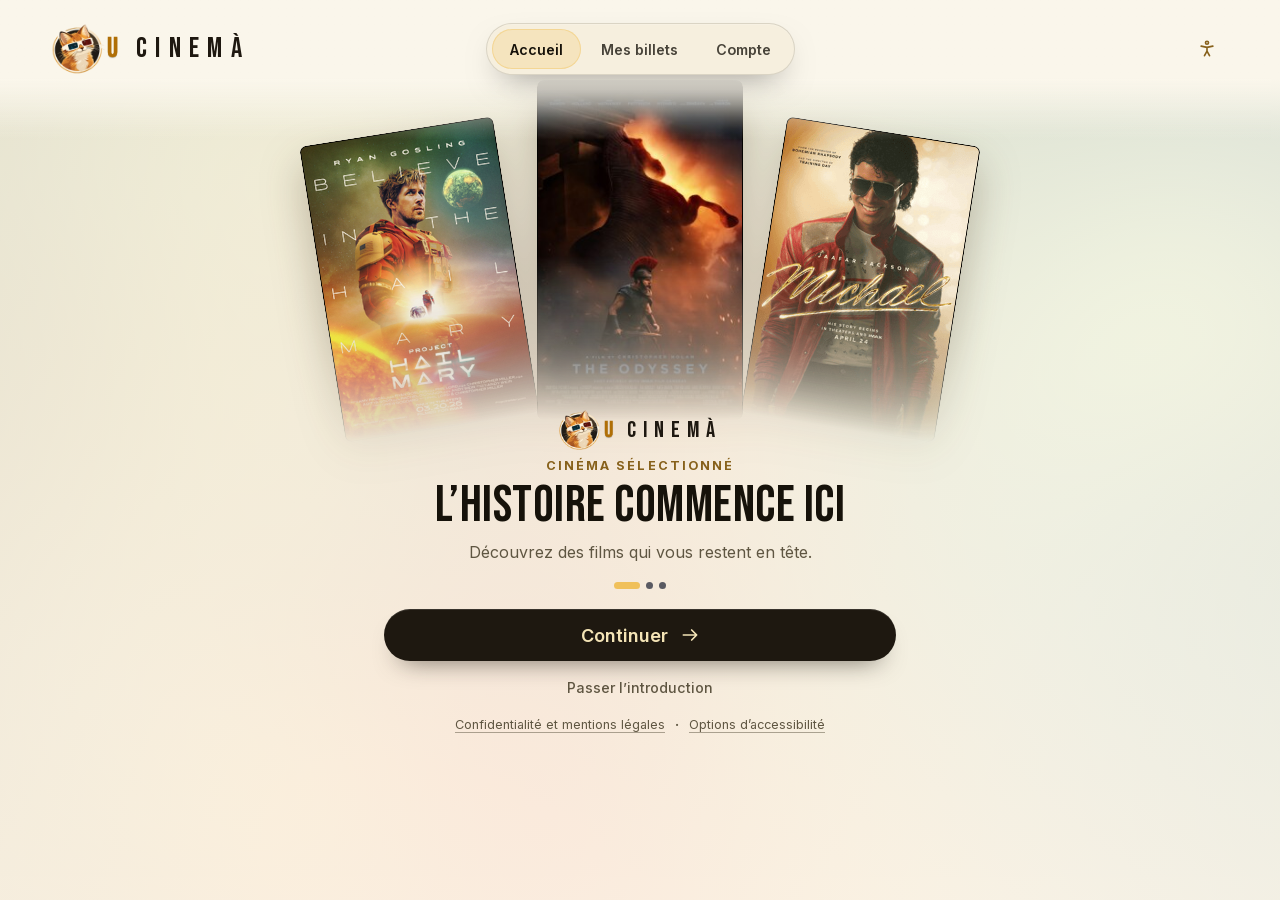
==== CINELUX-autonome.html @ c0bc844c "Commande : sans CGV cochées, le clic mène à la case à valider et la met en évidence Co-Authored-By: " ====
<!doctype html>
<html lang="fr">
<head>
<meta charset="utf-8">
<meta name="viewport" content="width=device-width, initial-scale=1, viewport-fit=cover">
<meta name="theme-color" content="#0B0A08">
<meta name="mobile-web-app-capable" content="yes">
<meta name="apple-mobile-web-app-capable" content="yes">
<meta name="apple-mobile-web-app-status-bar-style" content="black-translucent">
<meta name="apple-mobile-web-app-title" content="U CINEMÀ">
<style>@font-face{font-family:'Atkinson Hyperlegible';font-style:normal;font-weight:400;font-display:swap;src:url([data-uri]) format('woff2');unicode-range:U+0000-00FF, U+0131, U+0152-0153, U+02BB-02BC, U+02C6, U+02DA, U+02DC, U+0304, U+0308, U+0329, U+2000-206F, U+20AC, U+2122, U+2191, U+2193, U+2212, U+2215, U+FEFF, U+FFFD}
@font-face{font-family:'Atkinson Hyperlegible';font-style:normal;font-weight:700;font-display:swap;src:url([data-uri]) format('woff2');unicode-range:U+0000-00FF, U+0131, U+0152-0153, U+02BB-02BC, U+02C6, U+02DA, U+02DC, U+0304, U+0308, U+0329, U+2000-206F, U+20AC, U+2122, U+2191, U+2193, U+2212, U+2215, U+FEFF, U+FFFD}
@font-face{font-family:'Bebas Neue';font-style:normal;font-weight:400;font-display:swap;src:url([data-uri]) format('woff2');unicode-range:U+0000-00FF, U+0131, U+0152-0153, U+02BB-02BC, U+02C6, U+02DA, U+02DC, U+0304, U+0308, U+0329, U+2000-206F, U+20AC, U+2122, U+2191, U+2193, U+2212, U+2215, U+FEFF, U+FFFD}
@font-face{font-family:'Inter';font-style:normal;font-weight:400;font-display:swap;src:url([data-uri]) format('woff2');unicode-range:U+0000-00FF, U+0131, U+0152-0153, U+02BB-02BC, U+02C6, U+02DA, U+02DC, U+0304, U+0308, U+0329, U+2000-206F, U+20AC, U+2122, U+2191, U+2193, U+2212, U+2215, U+FEFF, U+FFFD}
@font-face{font-family:'Inter';font-style:normal;font-weight:500;font-display:swap;src:url([data-uri]) format('woff2');unicode-range:U+0000-00FF, U+0131, U+0152-0153, U+02BB-02BC, U+02C6, U+02DA, U+02DC, U+0304, U+0308, U+0329, U+2000-206F, U+20AC, U+2122, U+2191, U+2193, U+2212, U+2215, U+FEFF, U+FFFD}
@font-face{font-family:'Inter';font-style:normal;font-weight:600;font-display:swap;src:url([data-uri]) format('woff2');unicode-range:U+0000-00FF, U+0131, U+0152-0153, U+02BB-02BC, U+02C6, U+02DA, U+02DC, U+0304, U+0308, U+0329, U+2000-206F, U+20AC, U+2122, U+2191, U+2193, U+2212, U+2215, U+FEFF, U+FFFD}
@font-face{font-family:'Inter';font-style:normal;font-weight:700;font-display:swap;src:url([data-uri]) format('woff2');unicode-range:U+0000-00FF, U+0131, U+0152-0153, U+02BB-02BC, U+02C6, U+02DA, U+02DC, U+0304, U+0308, U+0329, U+2000-206F, U+20AC, U+2122, U+2191, U+2193, U+2212, U+2215, U+FEFF, U+FFFD}</style>
<title>U CINEMÀ V2 – Prototype</title>
<style>
:root{
  --bg:#0B0A08;--bg2:#241C0C;--surface:#181510;--surface2:#27231B;--text:#F8F3E8;--muted:#B3AA98;
  --accent:#F0C05A;--accent2:#B98322;--accent-text:#F0C05A;--on-accent:#1A1204;--sec:#6F8088;
  --paper:#F3EAD3;--ink:#16120A;--ink-muted:#5F5642;--star:#F0C05A;--line:rgba(255,255,255,.12);
  --glow:color-mix(in srgb,var(--accent) 55%,transparent);
  --grad:linear-gradient(120deg,var(--accent),var(--accent2));
  --display:'Bebas Neue','Oswald',Impact,'Arial Narrow',sans-serif;
  --sans:'Inter',system-ui,-apple-system,'Segoe UI',sans-serif;
  --top:58px;--bot:30px;--wr:255,255,255;--glass:rgba(28,28,32,.72);--glass2:rgba(34,34,40,.55);--shade:0,0,0;
  --fs-micro:11.24px;--fs-xs:12.64px;--fs-sm:14.22px;--fs-md:16px;--fs-lg:18px;--fs-xl:20.25px;--fs-2xl:22.78px;--fs-3xl:25.63px;--fs-4xl:28.83px;--fs-5xl:32.44px;--fs-6xl:36.49px;--fs-7xl:41.05px;--fs-8xl:46.18px;--fs-9xl:51.96px;--fs-10xl:58.45px;--fs-11xl:65.76px;--fs-12xl:73.98px;--fs-13xl:83.23px;--fs-14xl:93.63px;
  --r-xs:8px;--r-sm:12px;--r-md:16px;--r-lg:24px;--r-xl:32px;--r-pill:99px;
  --sp-1:4px;--sp-2:8px;--sp-3:12px;--sp-4:16px;--sp-5:20px;--sp-6:24px;--sp-8:32px;--sp-10:40px;--sp-12:48px;--sp-16:64px;
}
*{box-sizing:border-box;margin:0;padding:0;-webkit-tap-highlight-color:transparent}
html,body{height:100%}
body{font-family:var(--sans);background:color-mix(in srgb,var(--bg) 70%,#777);color:var(--text);display:flex;flex-direction:column;align-items:center;overflow:hidden;transition:background .4s}
button{font:inherit;color:inherit;background:none;border:0;cursor:pointer}
button:focus-visible,input:focus-visible{outline:2px solid var(--accent-text);outline-offset:2px}
svg{display:block}
.sr{position:absolute;width:1px;height:1px;overflow:hidden;clip:rect(0 0 0 0)}

/* ---------- barre du haut (hors prototype) ---------- */
.top{width:100%;max-width:980px;padding:12px 16px 6px;display:flex;flex-direction:column;gap:8px;align-items:center;flex:none}
.pal{display:flex;gap:6px;flex-wrap:wrap;justify-content:center}
.pal button{display:flex;align-items:center;gap:8px;min-height:44px;padding:0 16px 0 12px;border-radius:var(--r-pill);background:rgba(255,255,255,.07);border:1px solid rgba(255,255,255,.14);font-size:calc(var(--fs-xs)*var(--ts,1));font-weight:600;color:#EDEDF0}
.pal button[aria-checked=true]{background:rgba(255,255,255,.16);border-color:#fff}
.pal i{width:18px;height:18px;border-radius:50%;display:block;box-shadow:0 0 0 2px rgba(255,255,255,.25)}
.pinfo{display:flex;gap:12px;align-items:center;font-size:calc(var(--fs-xs)*var(--ts,1));color:#D9D9DF;text-align:center;flex-wrap:wrap;justify-content:center}
.sw{display:flex;border-radius:var(--r-xs);overflow:hidden;border:1px solid rgba(255,255,255,.25)}
.sw b{width:22px;height:18px;display:block}
.steps{display:flex;gap:4px;flex-wrap:wrap;justify-content:center}
.steps button{min-height:32px;padding:0 12px;border-radius:var(--r-pill);font-size:calc(var(--fs-xs)*var(--ts,1));font-weight:600;color:#CFCFD6;background:rgba(255,255,255,.06)}
.steps button[aria-current=true]{background:#fff;color:#111}
.stage{flex:1;min-height:0;width:100%;display:flex;align-items:flex-start;justify-content:center;padding-top:6px}


/* =============== MODE CLAIR =============== */
:root.light{--wr:60,44,16;--glass:rgba(255,252,246,.82);--glass2:rgba(255,252,246,.7);--line:rgba(60,44,16,.16);--star:#B7791F;color-scheme:light}
:root.light body{background:color-mix(in srgb,var(--bg) 88%,#8a7a5a)}
:root.light .viewport{background:var(--bg)}
/* îlots qui restent sombres : ils posent du texte sur une image */
:root.light .fcard,:root.light .ncard .img,:root.light .d-visual,:root.light .sh-bg,:root.light .sh-top,:root.light .ticket .pic,:root.light .fan .meta{--wr:255,255,255;--text:#F8F3E8;--muted:#D2CAB8;--line:rgba(255,255,255,.18);--glass:rgba(28,28,32,.62);color:#F8F3E8}


:root.light .amb{opacity:.55}
:root.light .amb .poster img{filter:blur(46px) saturate(1.3) brightness(1.25)}
:root.light .nav button[aria-current=page]{color:var(--text);background:color-mix(in srgb,var(--accent) 55%,transparent)}
:root.light .fnav{background:var(--glass)}
:root.light .toast{background:#1F1A10;color:#F8F3E8}
:root.light .sheet-back{background:rgba(30,22,6,.45)}

/* ---------- cadre iPhone ---------- */
.phone{width:390px;height:844px;flex:none;position:relative;border-radius:var(--r-xl);padding:0;background:#000;
  box-shadow:0 0 0 2px #3a3a3e,0 0 0 9px #0c0c0d,0 0 0 11px #2c2c2f,0 40px 80px -20px rgba(0,0,0,.7);transform-origin:top center}
.viewport{position:absolute;inset:0;border-radius:var(--r-xl);overflow:hidden;background:var(--bg);color:var(--text);isolation:isolate}
.island{position:absolute;top:11px;left:50%;transform:translateX(-50%);width:122px;height:35px;border-radius:var(--r-lg);background:#000;z-index:60;pointer-events:none}
.status{position:absolute;top:0;left:0;right:0;height:54px;display:flex;justify-content:space-between;align-items:center;padding:6px 32px 0 40px;z-index:55;font-weight:600;font-size:calc(var(--fs-md)*var(--ts,1));pointer-events:none}
.status svg{height:12px;width:auto}
.homebar{position:absolute;bottom:7px;left:50%;transform:translateX(-50%);width:134px;height:5px;border-radius:var(--r-xs);background:rgba(255,255,255,.55);z-index:60;pointer-events:none}

/* ---------- écrans ---------- */
.screen{position:absolute;inset:0;display:flex;flex-direction:column;opacity:0;visibility:hidden;transform:translateX(var(--dx,0));
  transition:opacity .16s ease-in,transform .2s ease-in,visibility 0s .16s;
  background:radial-gradient(120% 60% at 50% 0%,var(--bg2) 0%,var(--bg) 62%)}
.screen.active{opacity:1;visibility:visible;transform:none;transition:opacity .34s ease-out .12s,transform .42s cubic-bezier(.2,.8,.2,1) .1s,visibility 0s}
.scroll{flex:1;overflow-y:auto;overflow-x:hidden;scrollbar-width:none;min-height:0}
.scroll::-webkit-scrollbar{display:none}
.display{text-wrap:balance;font-family:var(--display);font-weight:400;letter-spacing:.01em;line-height:.95;text-transform:uppercase}
.eyebrow{font-size:calc(var(--fs-xs)*var(--ts,1));font-weight:700;letter-spacing:.16em;text-transform:uppercase;color:var(--accent-text)}
.muted{color:var(--muted)}

/* boutons */
.btn{display:flex;align-items:center;justify-content:center;gap:12px;min-height:56px;width:100%;border-radius:var(--r-pill);background:var(--grad);color:var(--on-accent);
  font-weight:700;font-size:calc(var(--fs-lg)*var(--ts,1));box-shadow:0 12px 32px -8px var(--glow),inset 0 1px 0 rgba(255,255,255,.25);transition:transform .15s,filter .15s}
.btn:active{transform:scale(.97)}
.btn:disabled{filter:grayscale(.8) brightness(.6);box-shadow:none;cursor:not-allowed}
.btn svg{width:20px;height:20px}
.link{min-height:44px;padding:0 16px;color:var(--muted);font-size:calc(var(--fs-sm)*var(--ts,1));font-weight:500}
.round{width:44px;height:44px;border-radius:50%;display:grid;place-items:center;background:var(--glass);border:1px solid var(--line);backdrop-filter:blur(14px);-webkit-backdrop-filter:blur(14px);flex:none}
.round svg{width:20px;height:20px}
.chip{display:inline-flex;align-items:center;gap:5px;min-height:30px;padding:0 12px;border-radius:var(--r-pill);font-size:calc(var(--fs-xs)*var(--ts,1));font-weight:600;background:var(--glass);border:1px solid var(--line);backdrop-filter:blur(10px);-webkit-backdrop-filter:blur(10px);white-space:nowrap}
.chip svg{width:12px;height:12px;color:var(--star)}
.stepper{display:flex;align-items:center;gap:12px}
.stepper button{width:44px;height:44px;border-radius:50%;display:grid;place-items:center;background:var(--surface2)}
.stepper button.plus{background:var(--grad);color:var(--on-accent)}
.stepper button svg{width:18px;height:18px}
.stepper output{min-width:16px;text-align:center;font-weight:700;font-size:calc(var(--fs-md)*var(--ts,1))}
.header{display:flex;align-items:center;gap:12px;padding:var(--top) 16px 8px;flex:none}
.header h2{flex:1;text-align:center;font-family:var(--display);font-weight:400;font-size:calc(var(--fs-4xl)*var(--ts,1));letter-spacing:.04em;margin-right:44px;text-transform:uppercase}
.bottom{flex:none;padding:12px 16px var(--bot);background:linear-gradient(to top,var(--bg) 70%,transparent)}

/* ---------- posters ---------- */
.poster{width:100%;height:100%;display:block}
.poster svg,.poster img{width:100%;height:100%}.poster img{object-fit:cover;object-position:center top;user-select:none;-webkit-user-drag:none}

/* 1. onboarding */
.onb-fan{position:relative;height:372px;margin-top:52px;flex:none}
.card3{position:absolute;left:50%;top:34px;width:196px;height:300px;border-radius:var(--r-lg);overflow:hidden;background:#000;box-shadow:0 24px 50px -12px rgba(0,0,0,.8);border:1px solid rgba(var(--wr),.08);transition:transform .5s cubic-bezier(.2,.8,.2,1)}
.card3.l{transform:translateX(-165%) rotate(-9deg) translateY(30px)}
.card3.c{transform:translateX(-50%);z-index:2;height:340px;top:14px;width:206px}
.card3.r{transform:translateX(65%) rotate(9deg) translateY(30px)}
/* chaque affiche s'efface vers le bas dans sa propre forme (plus de voile rectangulaire) */
.onb-fan{filter:drop-shadow(0 22px 22px rgba(0,0,0,.35))}
.card3{-webkit-mask-image:linear-gradient(to bottom,#000 52%,rgba(0,0,0,.55) 78%,transparent 100%);mask-image:linear-gradient(to bottom,#000 52%,rgba(0,0,0,.55) 78%,transparent 100%);box-shadow:none}
:root.light .onb-fan{filter:drop-shadow(0 20px 20px rgba(60,44,16,.28))}
.onb-text{text-align:center;padding:0 24px;margin-top:-30px;position:relative;z-index:4}
.onb-text h1{font-size:calc(var(--fs-9xl)*var(--ts,1));margin:8px 0 12px}
.onb-text p{color:var(--muted);font-size:calc(var(--fs-md)*var(--ts,1))}
.dots{display:flex;gap:6px;justify-content:center;margin:20px 0}
.dots i{width:7px;height:7px;border-radius:var(--r-xs);background:#5a5a62;transition:.3s}
.dots i.on{width:26px;background:var(--accent)}
.onb-actions{padding:0 24px 0;display:flex;flex-direction:column;align-items:center;gap:4px;position:relative;z-index:4}

/* 2. accueil */
.hhead{display:flex;gap:12px;align-items:center;padding:var(--top) 16px 0;flex:none}
.avatar{width:44px;height:44px;border-radius:50%;overflow:hidden;border:2px solid var(--accent);flex:none;padding:0}
.search{flex:1;min-width:0;height:44px;border-radius:var(--r-lg);display:flex;align-items:center;gap:8px;padding:0 16px;background:rgba(var(--wr),.07);border:1px solid var(--line)}
.search svg{width:18px;height:18px;color:var(--muted);flex:none}
.search input{flex:1;min-width:0;background:none;border:0;color:var(--text);font:inherit;font-size:calc(var(--fs-sm)*var(--ts,1));outline-offset:6px}
.search input::placeholder{color:var(--muted)}
.tabs{display:flex;gap:6px;overflow-x:auto;padding:16px 16px 4px;scrollbar-width:none;flex:none}
.tabs::-webkit-scrollbar{display:none}
.tabs{gap:20px}
.tabs button{position:relative;min-height:44px;padding:0 4px;font-weight:600;font-size:calc(var(--fs-sm)*var(--ts,1));color:var(--muted);white-space:nowrap;transition:color .25s}
.tabs button::after{content:"";position:absolute;left:4px;right:4px;bottom:4px;height:2px;border-radius:var(--r-pill);background:var(--accent-text);transform:scaleX(0);transform-origin:center;transition:transform .3s cubic-bezier(.2,.8,.2,1)}
.tabs button:hover{color:var(--text)}
.tabs button[aria-selected=true]{color:var(--text)}
.tabs button[aria-selected=true]::after{transform:scaleX(1)}
.viewport.rm .tabs button::after{transition:none}
.hbody{padding-bottom:calc(var(--bot) + 88px)}
.fan{position:relative;height:318px;margin-top:6px;touch-action:pan-y;user-select:none}
.fcard{position:absolute;left:50%;top:12px;width:176px;height:262px;margin-left:-88px;border-radius:var(--r-lg);overflow:hidden;background:#000;
  border:1px solid rgba(var(--wr),.09);box-shadow:0 22px 40px -14px rgba(0,0,0,.85);transition:transform .5s cubic-bezier(.2,.8,.2,1),opacity .4s,filter .4s;cursor:pointer;padding:0}
.fcard .chips{position:absolute;left:0;right:0;bottom:10px;display:flex;gap:4px;justify-content:center;opacity:0;transition:opacity .3s}
.fcard.c .chips{opacity:1}
.fcard .chip{padding:0 8px;font-size:calc(var(--fs-micro)*var(--ts,1));min-height:26px}
.fcard::after{content:"";position:absolute;inset:50% 0 0;background:linear-gradient(to top,rgba(0,0,0,.7),transparent);pointer-events:none}
.fcard .chips{z-index:2}
.ftitle{text-align:center;margin-top:2px}
.ftitle small{display:block;color:var(--muted);font-size:calc(var(--fs-xs)*var(--ts,1));letter-spacing:.08em}
.ftitle h3{font-size:calc(var(--fs-5xl)*var(--ts,1))}
.sec-h{display:flex;justify-content:space-between;align-items:center;padding:0 16px;margin:16px 0 12px}
.sec-h h2{font-size:calc(var(--fs-xl)*var(--ts,1));font-weight:700}
.sec-h button{display:flex;align-items:center;gap:2px;min-height:44px;color:var(--muted);font-size:calc(var(--fs-sm)*var(--ts,1));padding-left:12px}
.sec-h button svg{width:16px;height:16px}
.now{display:flex;gap:12px;overflow-x:auto;padding:0 16px 4px;scrollbar-width:none;scroll-snap-type:x proximity}
.now::-webkit-scrollbar{display:none}
.ncard{flex:none;width:150px;text-align:left;scroll-snap-align:start}
.ncard .img{position:relative;height:210px;border-radius:var(--r-lg);overflow:hidden;border:1px solid rgba(var(--wr),.08);background:#000}
.ncard .rate{position:absolute;top:8px;right:8px;display:flex;align-items:center;gap:4px;padding:0 8px;min-height:26px;border-radius:var(--r-pill);background:rgba(0,0,0,.65);color:var(--star);font-size:calc(var(--fs-xs)*var(--ts,1));font-weight:700}
.ncard .rate svg{width:12px;height:12px}
.ncard h4{font-family:var(--display);font-weight:400;font-size:calc(var(--fs-xl)*var(--ts,1));letter-spacing:.03em;margin-top:8px;text-transform:uppercase}
.ncard span{font-size:calc(var(--fs-xs)*var(--ts,1));color:var(--muted)}
.empty{padding:20px 16px;color:var(--muted);font-size:calc(var(--fs-sm)*var(--ts,1))}
.nav{position:absolute;left:16px;right:16px;bottom:calc(var(--bot) - 4px);height:68px;border-radius:var(--r-xl);display:flex;align-items:center;justify-content:space-around;padding:0 8px;z-index:20;
  background:rgba(34,34,40,.55);border:1px solid rgba(255,255,255,.16);backdrop-filter:blur(22px) saturate(1.5);-webkit-backdrop-filter:blur(22px) saturate(1.5);box-shadow:0 14px 34px -10px rgba(0,0,0,.7),inset 0 1px 0 rgba(255,255,255,.12)}
.nav button{height:52px;min-width:52px;border-radius:var(--r-lg);display:flex;align-items:center;justify-content:center;gap:6px;padding:0 16px;color:var(--muted);font-weight:600;font-size:calc(var(--fs-sm)*var(--ts,1));transition:.3s}
.nav button svg{width:22px;height:22px}
.nav button .lbl{display:none}
.nav button[aria-current=page]{background:color-mix(in srgb,var(--accent) 38%,transparent);color:#fff}
.nav button[aria-current=page] .lbl{display:inline}
.hfade{position:absolute;left:0;right:0;bottom:0;height:120px;background:linear-gradient(to top,var(--bg) 25%,transparent);pointer-events:none;z-index:10}

/* 3. fiche */
.d-visual{position:absolute;inset:0;z-index:0;overflow:hidden;background:var(--bg)}
.d-blur{position:absolute;inset:0}
.d-blur .poster img{filter:blur(30px) saturate(1.5) brightness(.7);transform:scale(1.5)}
.d-sharp{position:absolute;left:0;right:0;top:0;height:640px;-webkit-mask-image:linear-gradient(to bottom,#000 52%,transparent 100%);mask-image:linear-gradient(to bottom,#000 52%,transparent 100%)}
.d-visual::after{content:"";position:absolute;inset:0;background:linear-gradient(to bottom,rgba(0,0,0,.4),transparent 22%,transparent 40%,color-mix(in srgb,var(--bg) 38%,transparent) 62%,color-mix(in srgb,var(--bg) 72%,transparent) 100%)}
.pblur{position:absolute;left:0;right:0;top:340px;height:300px;pointer-events:none}
.pblur i{position:absolute;inset:0}
.pblur i:nth-child(1){-webkit-backdrop-filter:blur(0.5px);backdrop-filter:blur(0.5px);-webkit-mask-image:linear-gradient(to bottom,rgba(0,0,0,0) 0%,#000 12.5%,#000 25%,rgba(0,0,0,0) 37.5%);mask-image:linear-gradient(to bottom,rgba(0,0,0,0) 0%,#000 12.5%,#000 25%,rgba(0,0,0,0) 37.5%)}
.pblur i:nth-child(2){-webkit-backdrop-filter:blur(1px);backdrop-filter:blur(1px);-webkit-mask-image:linear-gradient(to bottom,rgba(0,0,0,0) 12.5%,#000 25.0%,#000 37.5%,rgba(0,0,0,0) 50.0%);mask-image:linear-gradient(to bottom,rgba(0,0,0,0) 12.5%,#000 25.0%,#000 37.5%,rgba(0,0,0,0) 50.0%)}
.pblur i:nth-child(3){-webkit-backdrop-filter:blur(2px);backdrop-filter:blur(2px);-webkit-mask-image:linear-gradient(to bottom,rgba(0,0,0,0) 25%,#000 37.5%,#000 50%,rgba(0,0,0,0) 62.5%);mask-image:linear-gradient(to bottom,rgba(0,0,0,0) 25%,#000 37.5%,#000 50%,rgba(0,0,0,0) 62.5%)}
.pblur i:nth-child(4){-webkit-backdrop-filter:blur(4px);backdrop-filter:blur(4px);-webkit-mask-image:linear-gradient(to bottom,rgba(0,0,0,0) 37.5%,#000 50.0%,#000 62.5%,rgba(0,0,0,0) 75.0%);mask-image:linear-gradient(to bottom,rgba(0,0,0,0) 37.5%,#000 50.0%,#000 62.5%,rgba(0,0,0,0) 75.0%)}
.pblur i:nth-child(5){-webkit-backdrop-filter:blur(8px);backdrop-filter:blur(8px);-webkit-mask-image:linear-gradient(to bottom,rgba(0,0,0,0) 50%,#000 62.5%,#000 75%,rgba(0,0,0,0) 87.5%);mask-image:linear-gradient(to bottom,rgba(0,0,0,0) 50%,#000 62.5%,#000 75%,rgba(0,0,0,0) 87.5%)}
.pblur i:nth-child(6){-webkit-backdrop-filter:blur(16px);backdrop-filter:blur(16px);-webkit-mask-image:linear-gradient(to bottom,rgba(0,0,0,0) 62.5%,#000 75.0%,#000 87.5%,rgba(0,0,0,0) 100.0%);mask-image:linear-gradient(to bottom,rgba(0,0,0,0) 62.5%,#000 75.0%,#000 87.5%,rgba(0,0,0,0) 100.0%)}
.amb{position:absolute;left:0;right:0;top:0;height:640px;z-index:0;overflow:hidden;pointer-events:none;opacity:.8;-webkit-mask-image:linear-gradient(to bottom,#000 35%,transparent);mask-image:linear-gradient(to bottom,#000 35%,transparent)}
.amb .poster img{filter:blur(42px) saturate(1.5) brightness(.55);transform:scale(1.6);transition:opacity .4s}
.hhead,.tabs,.hbody{position:relative;z-index:1}
.d-top{position:absolute;top:var(--top);left:16px;right:16px;z-index:30;display:flex;justify-content:space-between;align-items:flex-start}
.d-chips{position:absolute;top:calc(var(--top) + 4px);left:0;right:0;z-index:25;display:flex;justify-content:center;gap:6px;pointer-events:none}
.d-scroll{position:absolute;inset:0;z-index:20;overflow-y:auto;scrollbar-width:none}
.d-scroll::-webkit-scrollbar{display:none}
.d-spacer{height:420px;display:flex;align-items:flex-end;justify-content:center;padding-bottom:12px}
.trailer{display:flex;align-items:center;gap:8px;min-height:48px;padding:0 20px;border-radius:var(--r-pill);background:var(--glass);border:1px solid var(--line);backdrop-filter:blur(14px);-webkit-backdrop-filter:blur(14px);font-weight:600;font-size:calc(var(--fs-sm)*var(--ts,1))}
.trailer svg{width:16px;height:16px}
.d-body{padding:16px 20px 132px;background:linear-gradient(to bottom,transparent,var(--bg) 40px)}
.d-body h1{font-size:calc(var(--fs-11xl)*var(--ts,1));margin:6px 0 8px}
.rating{display:flex;align-items:baseline;gap:6px}
.rating svg{width:22px;height:22px;color:var(--star);align-self:center}
.rating b{font-size:calc(var(--fs-3xl)*var(--ts,1));color:var(--star)}
.meta{margin-top:8px;font-size:calc(var(--fs-sm)*var(--ts,1));color:var(--muted)}
.meta i{display:inline-block;width:4px;height:4px;border-radius:50%;background:#6c6c74;margin:0 8px;vertical-align:middle}
.dir{margin-top:20px;display:flex;align-items:center;gap:12px;padding:12px 12px;border-radius:var(--r-lg);background:var(--surface);border:1px solid rgba(var(--wr),.05)}
.dir .av{width:56px;height:56px;border-radius:50%;overflow:hidden;flex:none}
.dir small{display:block;font-size:calc(var(--fs-micro)*var(--ts,1));letter-spacing:.12em;color:var(--muted)}
.dir strong{font-size:calc(var(--fs-lg)*var(--ts,1))}
.dir .grow{flex:1}
.follow{min-height:44px;padding:0 20px;border-radius:var(--r-pill);border:1px solid var(--line);font-weight:600;font-size:calc(var(--fs-sm)*var(--ts,1))}
.follow[aria-pressed=true]{background:var(--grad);color:var(--on-accent);border-color:transparent}
.d-body h3{font-size:calc(var(--fs-lg)*var(--ts,1));margin:24px 0 8px}
.d-body p.syn{color:color-mix(in srgb,var(--text) 82%,var(--bg));line-height:1.55;font-size:calc(var(--fs-sm)*var(--ts,1))}
.d-bar{position:absolute;left:0;right:0;bottom:0;z-index:35;display:flex;gap:12px;padding:14px 16px var(--bot);background:linear-gradient(to top,var(--bg) 62%,transparent)}
.d-bar .round{width:56px;height:56px}

/* 4. réservation */
.cinema{margin:6px 16px 0;display:flex;align-items:center;gap:16px;padding:16px 16px;border-radius:var(--r-lg);background:rgba(var(--wr),.06);border:1px solid var(--line);text-align:left;width:calc(100% - 32px);min-height:72px}
.cinema svg{width:22px;height:22px;flex:none}
.cinema .grow{flex:1}
.cinema small{display:block}
.h2{font-size:calc(var(--fs-2xl)*var(--ts,1));font-weight:700;margin:24px 16px 12px}
.dates{display:flex;gap:12px;overflow-x:auto;padding:0 16px 8px;scrollbar-width:none}
.dates::-webkit-scrollbar{display:none}
.date{flex:none;width:68px;height:112px;border-radius:var(--r-xl);display:flex;flex-direction:column;align-items:center;justify-content:center;gap:6px;background:var(--surface);border:1px solid var(--line);font-size:calc(var(--fs-micro)*var(--ts,1));letter-spacing:.1em;color:var(--muted);text-transform:uppercase;transition:.25s}
.date b{font-size:calc(var(--fs-2xl)*var(--ts,1));color:var(--text);width:38px;height:38px;display:grid;place-items:center;border-radius:50%}
.date[aria-pressed=true]{background:var(--grad);color:var(--on-accent);border-color:transparent;box-shadow:0 14px 28px -10px var(--glow)}
.date[aria-pressed=true] b{color:var(--on-accent);border:1.5px solid var(--on-accent)}
.slabel{font-size:calc(var(--fs-micro)*var(--ts,1));letter-spacing:.12em;color:var(--muted);margin:-4px 16px 12px;text-transform:uppercase}
.times{display:grid;grid-template-columns:repeat(3,1fr);gap:12px;padding:0 16px}
.time{min-height:64px;border-radius:var(--r-md);background:var(--surface);border:1px solid var(--line);display:flex;flex-direction:column;align-items:center;justify-content:center;gap:2px;transition:.2s}
.time b{font-size:calc(var(--fs-lg)*var(--ts,1))}
.time small{font-size:calc(var(--fs-micro)*var(--ts,1));color:var(--muted)}
.time.low small{color:var(--accent-text)}
.time[aria-pressed=true]{border-color:var(--accent);background:color-mix(in srgb,var(--accent) 16%,var(--surface));box-shadow:0 0 0 1px var(--accent) inset}
.time:disabled{opacity:.55;cursor:not-allowed}
.time:disabled b,.time:disabled small{text-decoration:line-through}
.count{margin:20px 16px 0;padding:16px;border-radius:var(--r-lg);background:var(--surface);display:flex;align-items:center;justify-content:space-between}
.count strong{display:block;font-size:calc(var(--fs-md)*var(--ts,1))}
.count small{color:var(--muted);font-size:calc(var(--fs-xs)*var(--ts,1))}

/* 5. sièges */
.s-title{text-align:center}
.s-title h1{font-size:calc(var(--fs-6xl)*var(--ts,1));letter-spacing:.05em}
.s-chips{display:flex;gap:8px;justify-content:center;margin-top:6px}
.screen-wrap{position:relative;margin:12px 20px 0;height:112px;flex:none}
.screen-wrap svg{width:100%;height:100%}
.sgrid{padding:0 12px;margin-top:2px}
.srow{display:flex;align-items:center;justify-content:center}
.srow .rl{width:16px;text-align:center;font-size:calc(var(--fs-micro)*var(--ts,1));font-weight:600;color:var(--muted)}
.srow .grp{display:flex}
.srow .aisle{width:18px}
.seat{width:38px;height:42px;display:grid;place-items:center;padding:0}
.seat .s{width:32px;height:28px;border-radius:var(--r-xs) var(--r-xs) var(--r-xs) var(--r-xs);background:#3A3A41;color:#D4D4DA;font-size:calc(var(--fs-micro)*var(--ts,1));font-weight:600;display:grid;place-items:center;box-shadow:0 3px 0 #24242a;transition:.18s}
.seat:disabled{cursor:not-allowed}
.seat:disabled .s{background:repeating-linear-gradient(135deg,rgba(var(--wr),.1) 0 2px,rgba(var(--wr),.02) 2px 5px);color:transparent;box-shadow:none;border:1px solid rgba(var(--wr),.06)}
.seat[aria-pressed=true] .s{background:var(--grad);color:var(--on-accent);box-shadow:0 3px 0 color-mix(in srgb,var(--accent2) 80%,#000),0 8px 18px -4px var(--glow);transform:translateY(-1px)}
.seat.shake .s{animation:shake .35s}
@keyframes shake{25%{transform:translateX(-3px)}75%{transform:translateX(3px)}}
.legend{display:flex;justify-content:center;gap:20px;font-size:calc(var(--fs-xs)*var(--ts,1));color:var(--muted);margin:12px 0 0;flex-wrap:wrap}
.legend span{display:flex;align-items:center;gap:6px}
.legend i{width:18px;height:18px;border-radius:var(--r-xs);display:block;background:#3A3A41}
.legend i.u{background:repeating-linear-gradient(135deg,rgba(var(--wr),.18) 0 2px,rgba(var(--wr),.03) 2px 5px)}
.legend i.y{background:var(--grad)}
.sbar{flex:none;display:flex;align-items:center;justify-content:space-between;gap:12px;padding:14px 16px var(--bot);background:rgba(18,18,22,.92);border-top:1px solid var(--line)}
.sbar small{font-size:calc(var(--fs-micro)*var(--ts,1));letter-spacing:.14em;color:var(--muted);display:block}
.sbar strong{font-size:calc(var(--fs-xl)*var(--ts,1));display:block;margin:2px 0}
.split{display:flex;min-height:56px;border-radius:var(--r-pill);overflow:hidden;border:1px solid var(--line);flex:none;box-shadow:0 10px 28px -10px var(--glow)}
.split span:first-child{display:flex;align-items:center;padding:0 24px;background:var(--paper);color:var(--ink);font-weight:700;font-size:calc(var(--fs-md)*var(--ts,1))}
.split span:last-child{display:flex;align-items:center;padding:0 20px;background:var(--ink);color:#fff;font-weight:700;font-size:calc(var(--fs-md)*var(--ts,1));min-width:92px;justify-content:center}
.split:disabled{opacity:.5;box-shadow:none;cursor:not-allowed}

/* 6. commande */
.summary{margin:8px 16px 0;display:flex;gap:16px;padding:12px;border-radius:var(--r-lg);background:var(--surface);border:1px solid rgba(var(--wr),.05)}
.summary .th{width:96px;height:132px;border-radius:var(--r-sm);overflow:hidden;flex:none}
.summary h2{font-size:calc(var(--fs-4xl)*var(--ts,1));color:var(--accent-text)}
.summary p{font-size:calc(var(--fs-sm)*var(--ts,1));margin-top:6px}
.summary .m{color:var(--muted);font-size:calc(var(--fs-sm)*var(--ts,1));margin-top:4px}
.tags{display:flex;gap:6px;margin-top:12px;flex-wrap:wrap}
.tags span{padding:4px 12px;border-radius:var(--r-pill);background:rgba(var(--wr),.08);border:1px solid var(--line);font-size:calc(var(--fs-micro)*var(--ts,1));font-weight:700}
.oid{display:flex;justify-content:space-between;margin:16px 16px 0;padding:0 4px 16px;border-bottom:1px solid var(--line);font-size:calc(var(--fs-micro)*var(--ts,1));letter-spacing:.12em;color:var(--muted)}
.oid b{color:var(--text);letter-spacing:.06em;font-size:calc(var(--fs-xs)*var(--ts,1))}
.snack{display:flex;align-items:center;gap:16px;margin:0 16px 12px;padding:12px 12px;border-radius:var(--r-lg);background:var(--surface);border:1px solid rgba(var(--wr),.05)}
.snack .ic{width:64px;height:64px;border-radius:var(--r-md);background:radial-gradient(circle at 35% 25%,var(--accent),var(--accent2));display:grid;place-items:center;flex:none;box-shadow:inset 0 1px 0 rgba(255,255,255,.3)}
.snack .ic svg{width:34px;height:34px;color:var(--on-accent)}
.snack .grow{flex:1;min-width:0}
.snack strong{font-size:calc(var(--fs-sm)*var(--ts,1));letter-spacing:.05em}
.snack small{display:block;color:var(--muted);font-size:calc(var(--fs-xs)*var(--ts,1));margin:2px 0}
.snack b{font-size:calc(var(--fs-sm)*var(--ts,1))}
.pay{display:flex;align-items:center;gap:12px;width:calc(100% - 32px);margin:0 16px 12px;padding:0 16px;min-height:56px;border-radius:var(--r-md);background:var(--surface);border:1px solid transparent;text-align:left}
.pay svg{width:22px;height:22px;color:var(--muted)}
.pay .grow{flex:1;font-weight:600;font-size:calc(var(--fs-sm)*var(--ts,1))}
.pay small{color:var(--muted);font-weight:500;margin-left:8px;font-size:calc(var(--fs-xs)*var(--ts,1))}
.pay[aria-checked=true]{border-color:var(--accent)}
.pay[aria-checked=true] svg.ok{color:var(--text)}
.promo{margin:16px 16px 0;min-height:56px;border-radius:var(--r-md);border:1.5px dashed rgba(var(--wr),.22);display:flex;align-items:center;justify-content:space-between;padding:0 16px;font-size:calc(var(--fs-xs)*var(--ts,1));letter-spacing:.1em;color:var(--muted);width:calc(100% - 32px);gap:12px}
.promo input{flex:1;min-width:0;background:none;border:0;color:var(--text);font:inherit;letter-spacing:.1em;text-transform:uppercase;font-size:calc(var(--fs-sm)*var(--ts,1))}
.promo input::placeholder{color:var(--muted)}
.promo b{color:var(--accent-text);font-size:calc(var(--fs-xs)*var(--ts,1));letter-spacing:.08em;min-height:44px;padding:0 4px}
.promo-msg{margin:6px 20px 0;font-size:calc(var(--fs-xs)*var(--ts,1))}
.totals{margin:20px 16px 0;display:flex;flex-direction:column;gap:12px;font-size:calc(var(--fs-sm)*var(--ts,1))}
.totals div{display:flex;justify-content:space-between;color:var(--muted)}
.totals div b{color:var(--text)}
.totals .tot{border-top:1px solid var(--line);padding-top:16px;color:var(--text);font-size:calc(var(--fs-lg)*var(--ts,1))}
.totals .tot b{font-size:calc(var(--fs-2xl)*var(--ts,1))}
.spin{width:20px;height:20px;border:3px solid rgba(255,255,255,.35);border-top-color:#fff;border-radius:50%;animation:rot .7s linear infinite}
@keyframes rot{to{transform:rotate(360deg)}}

/* 7. billet */
.t-head{text-align:center;padding:var(--top) 24px 14px;flex:none}
.t-head h1{font-size:calc(var(--fs-8xl)*var(--ts,1));margin-top:2px}
.t-head p{color:var(--muted);font-size:calc(var(--fs-sm)*var(--ts,1));margin-top:6px}
.ticket{margin:0 20px;border-radius:var(--r-lg);background:var(--paper);color:var(--ink);position:relative;overflow:hidden;box-shadow:0 24px 50px -16px rgba(0,0,0,.75);
  animation:rise .6s cubic-bezier(.2,.8,.2,1) both}
@keyframes rise{from{opacity:0;transform:translateY(24px)}}
.ticket .pic{height:150px;position:relative;background:#000}
.ticket .pic .badge{position:absolute;top:12px;right:12px;padding:6px 12px;border-radius:var(--r-pill);background:rgba(0,0,0,.72);color:#fff;font-size:calc(var(--fs-micro)*var(--ts,1));font-weight:700;letter-spacing:.12em}
.ticket .info{padding:16px 24px 16px}
.ticket .when{font-size:calc(var(--fs-micro)*var(--ts,1));font-weight:700;letter-spacing:.14em;color:color-mix(in srgb,var(--accent2) 50%,var(--ink));text-transform:uppercase}
.ticket h2{font-size:calc(var(--fs-8xl)*var(--ts,1));margin:4px 0 12px}
.ticket .grid{display:grid;grid-template-columns:1.2fr 1fr .8fr 1.2fr;gap:8px;font-size:calc(var(--fs-micro)*var(--ts,1));letter-spacing:.1em;color:var(--ink-muted)}
.ticket .grid b{display:block;font-size:calc(var(--fs-sm)*var(--ts,1));letter-spacing:0;color:var(--ink);margin-top:3px}
.perf{position:relative;height:0;border-top:2px dashed rgba(20,18,16,.3);margin:0 16px}
.perf::before,.perf::after{content:"";position:absolute;top:-13px;width:26px;height:26px;border-radius:50%;background:var(--bg)}
.perf::before{left:-27px}.perf::after{right:-27px}
.qr{padding:16px 0 12px;text-align:center}
.qr svg{width:118px;height:118px;background:#fff;padding:8px;border-radius:var(--r-xs);margin:0 auto}
.qr small{display:block;margin-top:8px;font-size:calc(var(--fs-micro)*var(--ts,1));letter-spacing:.12em;color:var(--ink-muted)}
.t-act{padding:12px 18px var(--bot);display:flex;flex-direction:column;gap:12px;align-items:center}
.wallet{background:var(--surface2);color:var(--text);border:1px solid var(--line);box-shadow:none}
.wallet svg{color:var(--accent-text)}
.wallet.done{background:transparent;border-color:var(--accent)}
.toast{position:absolute;left:24px;right:24px;bottom:104px;z-index:100;padding:12px 16px;border-radius:var(--r-md);background:rgba(240,240,244,.96);color:#111;font-size:calc(var(--fs-sm)*var(--ts,1));font-weight:600;text-align:center;opacity:0;transform:translateY(10px);pointer-events:none;transition:.3s}
.toast.show{opacity:1;transform:none}
/* 5 bis : écran des places façon référence */
#s-seats{background:var(--bg)}
.sh-bg{position:absolute;left:0;right:0;top:0;height:300px;overflow:hidden}
.sh-bg .poster img{filter:blur(16px) saturate(1.3) brightness(.78);transform:scale(1.35)}
.sh-bg::after{content:"";position:absolute;inset:0;background:linear-gradient(to bottom,rgba(0,0,0,.35),transparent 40%,rgba(0,0,0,.3))}
.sh-top{position:relative;z-index:2;display:flex;align-items:center;justify-content:space-between;padding:var(--top) 16px 0;flex:none}
.sh-top h1{font-size:calc(var(--fs-5xl)*var(--ts,1));letter-spacing:.03em;text-align:center;text-shadow:0 2px 14px rgba(0,0,0,.6);flex:1}
.sh-top .sp{width:44px}
.sh-pills{position:relative;z-index:2;display:flex;gap:8px;justify-content:center;padding:12px 12px 0;flex:none}
.pill{display:flex;align-items:center;justify-content:center;gap:6px;min-height:44px;padding:0 16px;border-radius:var(--r-pill);background:var(--glass);border:1px solid rgba(var(--wr),.18);font-weight:600;font-size:calc(var(--fs-sm)*var(--ts,1));backdrop-filter:blur(14px);-webkit-backdrop-filter:blur(14px);box-shadow:inset 0 2px 0 color-mix(in srgb,var(--accent) 70%,transparent)}
.pill.cnt{padding:0 4px;gap:2px}
.pill.cnt button{width:44px;height:44px;display:grid;place-items:center;border-radius:50%}
.pill.cnt button svg{width:18px;height:18px}
.pill.cnt button:disabled{opacity:.35}
.pill.cnt output{min-width:22px;text-align:center}
.pill svg.dd{width:14px;height:14px;color:var(--muted)}
.panel{position:relative;z-index:3;flex:1;min-height:0;display:flex;flex-direction:column;margin-top:12px;background:var(--bg);border-radius:var(--r-xl) var(--r-xl) 0 0;box-shadow:0 -14px 30px -10px rgba(0,0,0,.6);overflow:hidden}
.cmini{display:flex;align-items:center;justify-content:center;gap:12px;min-height:52px;margin:12px 16px 0;text-align:left}
.cmini svg{width:20px;height:20px;flex:none}
.cmini .grow{min-width:0}
.cmini strong{display:block;font-size:calc(var(--fs-sm)*var(--ts,1))}
.cmini small{color:var(--muted);font-size:calc(var(--fs-xs)*var(--ts,1))}
.screen-wrap{position:relative;margin:2px auto 0;width:100%;height:156px;flex:none}
.scr-w{position:absolute;left:50%;top:0;width:344px;height:156px;margin-left:-172px}
.scr{position:absolute;left:0;top:0;width:480px;height:270px;transform-origin:0 0;overflow:hidden;background:#0a0a0a;clip-path:path('M0 18Q240 -6 480 18L480 258Q240 234 0 258Z');
 -webkit-mask-image:linear-gradient(to bottom,#000 78%,rgba(0,0,0,.35));mask-image:linear-gradient(to bottom,#000 78%,rgba(0,0,0,.35))}
.scr .bg{position:absolute;inset:0}
.scr .bg .poster img{filter:blur(22px) saturate(1.4) brightness(.85);transform:scale(1.4)}
.scr .fg{position:absolute;left:50%;top:0;height:100%;aspect-ratio:2/3;transform:translateX(-50%);box-shadow:0 0 40px rgba(0,0,0,.6)}
.scr .fg .poster img{filter:saturate(1.1) contrast(1.05);object-fit:cover}
.scr::before{content:"";position:absolute;inset:0;z-index:3;background:linear-gradient(to right,rgba(0,0,0,.3),transparent 12%,transparent 88%,rgba(0,0,0,.3)),linear-gradient(to bottom,rgba(var(--wr),.1),transparent 22%)}
.floor{position:absolute;left:50%;top:100px;width:440px;height:130px;margin-left:-220px;border-radius:50%;background:radial-gradient(ellipse 50% 50% at 50% 38%,rgba(var(--wr),.2),rgba(var(--wr),.07) 55%,transparent 100%);pointer-events:none}
.sgrid{padding:0 12px;margin-top:-6px;position:relative;z-index:1}
.srow{transform-origin:center;transition:transform .3s}
.srow.gap{margin-top:12px}

.seat{height:36px}
.seat .s{position:relative;width:32px;height:30px;border:2px solid #6b6b76;border-radius:var(--r-sm) var(--r-sm) var(--r-xs) var(--r-xs);background:#2c2c33;color:#E4E4EA;font-size:calc(var(--fs-micro)*var(--ts,1));font-weight:700;padding-bottom:8px;box-shadow:0 2px 0 #17171b}
.seat .s::after{content:"";position:absolute;left:4px;right:4px;bottom:2px;height:8px;border-radius:var(--r-xs) var(--r-xs) var(--r-xs) var(--r-xs);background:#6b6b76}
.seat:disabled .s{background:repeating-linear-gradient(135deg,rgba(var(--wr),.09) 0 2px,rgba(var(--wr),.02) 2px 5px);border-color:rgba(var(--wr),.08);box-shadow:none;color:transparent}
.seat:disabled .s::after{display:none}
.seat[aria-pressed=true] .s{background:color-mix(in srgb,var(--paper) 28%,#2c2c33);border-color:var(--paper);color:#fff;box-shadow:0 0 16px -2px var(--glow),0 2px 0 #17171b}
.seat[aria-pressed=true] .s::after{background:var(--paper)}
.legend i.y{background:var(--grad)}
.sbar{flex:none;display:flex;align-items:center;justify-content:space-between;gap:12px;padding:14px 16px var(--bot);background:rgba(18,18,22,.92);border-top:1px solid var(--line)}
.sbar small{font-size:calc(var(--fs-micro)*var(--ts,1));letter-spacing:.14em;color:var(--muted);display:block}
.sbar strong{font-size:calc(var(--fs-xl)*var(--ts,1));display:block;margin:2px 0}
.split{display:flex;min-height:56px;border-radius:var(--r-pill);overflow:hidden;border:1px solid var(--line);flex:none;box-shadow:0 10px 28px -10px var(--glow)}
.split span:first-child{display:flex;align-items:center;padding:0 24px;background:var(--paper);color:var(--ink);font-weight:700;font-size:calc(var(--fs-md)*var(--ts,1))}
.split span:last-child{display:flex;align-items:center;padding:0 20px;background:var(--ink);color:#fff;font-weight:700;font-size:calc(var(--fs-md)*var(--ts,1));min-width:92px;justify-content:center}
.split:disabled{opacity:.5;box-shadow:none;cursor:not-allowed}

/* 6. commande */
.summary{margin:8px 16px 0;display:flex;gap:16px;padding:12px;border-radius:var(--r-lg);background:var(--surface);border:1px solid rgba(var(--wr),.05)}
.summary .th{width:96px;height:132px;border-radius:var(--r-sm);overflow:hidden;flex:none}
.summary h2{font-size:calc(var(--fs-4xl)*var(--ts,1));color:var(--accent-text)}
.summary p{font-size:calc(var(--fs-sm)*var(--ts,1));margin-top:6px}
.summary .m{color:var(--muted);font-size:calc(var(--fs-sm)*var(--ts,1));margin-top:4px}
.tags{display:flex;gap:6px;margin-top:12px;flex-wrap:wrap}
.tags span{padding:4px 12px;border-radius:var(--r-pill);background:rgba(var(--wr),.08);border:1px solid var(--line);font-size:calc(var(--fs-micro)*var(--ts,1));font-weight:700}
.oid{display:flex;justify-content:space-between;margin:16px 16px 0;padding:0 4px 16px;border-bottom:1px solid var(--line);font-size:calc(var(--fs-micro)*var(--ts,1));letter-spacing:.12em;color:var(--muted)}
.oid b{color:var(--text);letter-spacing:.06em;font-size:calc(var(--fs-xs)*var(--ts,1))}
.snack{display:flex;align-items:center;gap:16px;margin:0 16px 12px;padding:12px 12px;border-radius:var(--r-lg);background:var(--surface);border:1px solid rgba(var(--wr),.05)}
.snack .ic{width:64px;height:64px;border-radius:var(--r-md);background:radial-gradient(circle at 35% 25%,var(--accent),var(--accent2));display:grid;place-items:center;flex:none;box-shadow:inset 0 1px 0 rgba(255,255,255,.3)}
.snack .ic svg{width:34px;height:34px;color:var(--on-accent)}
.snack .grow{flex:1;min-width:0}
.snack strong{font-size:calc(var(--fs-sm)*var(--ts,1));letter-spacing:.05em}
.snack small{display:block;color:var(--muted);font-size:calc(var(--fs-xs)*var(--ts,1));margin:2px 0}
.snack b{font-size:calc(var(--fs-sm)*var(--ts,1))}
.pay{display:flex;align-items:center;gap:12px;width:calc(100% - 32px);margin:0 16px 12px;padding:0 16px;min-height:56px;border-radius:var(--r-md);background:var(--surface);border:1px solid transparent;text-align:left}
.pay svg{width:22px;height:22px;color:var(--muted)}
.pay .grow{flex:1;font-weight:600;font-size:calc(var(--fs-sm)*var(--ts,1))}
.pay small{color:var(--muted);font-weight:500;margin-left:8px;font-size:calc(var(--fs-xs)*var(--ts,1))}
.pay[aria-checked=true]{border-color:var(--accent)}
.pay[aria-checked=true] svg.ok{color:var(--text)}
.promo{margin:16px 16px 0;min-height:56px;border-radius:var(--r-md);border:1.5px dashed rgba(var(--wr),.22);display:flex;align-items:center;justify-content:space-between;padding:0 16px;font-size:calc(var(--fs-xs)*var(--ts,1));letter-spacing:.1em;color:var(--muted);width:calc(100% - 32px);gap:12px}
.promo input{flex:1;min-width:0;background:none;border:0;color:var(--text);font:inherit;letter-spacing:.1em;text-transform:uppercase;font-size:calc(var(--fs-sm)*var(--ts,1))}
.promo input::placeholder{color:var(--muted)}
.promo b{color:var(--accent-text);font-size:calc(var(--fs-xs)*var(--ts,1));letter-spacing:.08em;min-height:44px;padding:0 4px}
.promo-msg{margin:6px 20px 0;font-size:calc(var(--fs-xs)*var(--ts,1))}
.totals{margin:20px 16px 0;display:flex;flex-direction:column;gap:12px;font-size:calc(var(--fs-sm)*var(--ts,1))}
.totals div{display:flex;justify-content:space-between;color:var(--muted)}
.totals div b{color:var(--text)}
.totals .tot{border-top:1px solid var(--line);padding-top:16px;color:var(--text);font-size:calc(var(--fs-lg)*var(--ts,1))}
.totals .tot b{font-size:calc(var(--fs-2xl)*var(--ts,1))}
.spin{width:20px;height:20px;border:3px solid rgba(255,255,255,.35);border-top-color:#fff;border-radius:50%;animation:rot .7s linear infinite}
@keyframes rot{to{transform:rotate(360deg)}}

/* 7. billet */
.t-head{text-align:center;padding:var(--top) 24px 14px;flex:none}
.t-head h1{font-size:calc(var(--fs-8xl)*var(--ts,1));margin-top:2px}
.t-head p{color:var(--muted);font-size:calc(var(--fs-sm)*var(--ts,1));margin-top:6px}
.ticket{margin:0 20px;border-radius:var(--r-lg);background:var(--paper);color:var(--ink);position:relative;overflow:hidden;box-shadow:0 24px 50px -16px rgba(0,0,0,.75);
  animation:rise .6s cubic-bezier(.2,.8,.2,1) both}
@keyframes rise{from{opacity:0;transform:translateY(24px)}}
.ticket .pic{height:150px;position:relative;background:#000}
.ticket .pic .badge{position:absolute;top:12px;right:12px;padding:6px 12px;border-radius:var(--r-pill);background:rgba(0,0,0,.72);color:#fff;font-size:calc(var(--fs-micro)*var(--ts,1));font-weight:700;letter-spacing:.12em}
.ticket .info{padding:16px 24px 16px}
.ticket .when{font-size:calc(var(--fs-micro)*var(--ts,1));font-weight:700;letter-spacing:.14em;color:color-mix(in srgb,var(--accent2) 50%,var(--ink));text-transform:uppercase}
.ticket h2{font-size:calc(var(--fs-8xl)*var(--ts,1));margin:4px 0 12px}
.ticket .grid{display:grid;grid-template-columns:1.2fr 1fr .8fr 1.2fr;gap:8px;font-size:calc(var(--fs-micro)*var(--ts,1));letter-spacing:.1em;color:var(--ink-muted)}
.ticket .grid b{display:block;font-size:calc(var(--fs-sm)*var(--ts,1));letter-spacing:0;color:var(--ink);margin-top:3px}
.perf{position:relative;height:0;border-top:2px dashed rgba(20,18,16,.3);margin:0 16px}
.perf::before,.perf::after{content:"";position:absolute;top:-13px;width:26px;height:26px;border-radius:50%;background:var(--bg)}
.perf::before{left:-27px}.perf::after{right:-27px}
.qr{padding:16px 0 12px;text-align:center}
.qr svg{width:118px;height:118px;background:#fff;padding:8px;border-radius:var(--r-xs);margin:0 auto}
.qr small{display:block;margin-top:8px;font-size:calc(var(--fs-micro)*var(--ts,1));letter-spacing:.12em;color:var(--ink-muted)}
.t-act{padding:12px 18px var(--bot);display:flex;flex-direction:column;gap:12px;align-items:center}
.wallet{background:var(--surface2);color:var(--text);border:1px solid var(--line);box-shadow:none}
.wallet svg{color:var(--accent-text)}
.wallet.done{background:transparent;border-color:var(--accent)}
.toast{position:absolute;left:24px;right:24px;bottom:104px;z-index:100;padding:12px 16px;border-radius:var(--r-md);background:rgba(240,240,244,.96);color:#111;font-size:calc(var(--fs-sm)*var(--ts,1));font-weight:600;text-align:center;opacity:0;transform:translateY(10px);pointer-events:none;transition:.3s}
.toast.show{opacity:1;transform:none}
/* 5 bis : écran des places façon référence */
#s-seats{background:var(--bg)}
.sh-bg{position:absolute;left:0;right:0;top:0;height:300px;overflow:hidden}
.sh-bg .poster img{filter:blur(16px) saturate(1.3) brightness(.78);transform:scale(1.35)}
.sh-bg::after{content:"";position:absolute;inset:0;background:linear-gradient(to bottom,rgba(0,0,0,.35),transparent 40%,rgba(0,0,0,.3))}
.sh-top{position:relative;z-index:2;display:flex;align-items:center;justify-content:space-between;padding:var(--top) 16px 0;flex:none}
.sh-top h1{font-size:calc(var(--fs-5xl)*var(--ts,1));letter-spacing:.03em;text-align:center;text-shadow:0 2px 14px rgba(0,0,0,.6);flex:1}
.sh-top .sp{width:44px}
.sh-pills{position:relative;z-index:2;display:flex;gap:8px;justify-content:center;padding:12px 12px 0;flex:none}
.pill{display:flex;align-items:center;justify-content:center;gap:6px;min-height:44px;padding:0 16px;border-radius:var(--r-pill);background:var(--glass);border:1px solid rgba(var(--wr),.18);font-weight:600;font-size:calc(var(--fs-sm)*var(--ts,1));backdrop-filter:blur(14px);-webkit-backdrop-filter:blur(14px);box-shadow:inset 0 2px 0 color-mix(in srgb,var(--accent) 70%,transparent)}
.pill.cnt{padding:0 4px;gap:2px}
.pill.cnt button{width:44px;height:44px;display:grid;place-items:center;border-radius:50%}
.pill.cnt button svg{width:18px;height:18px}
.pill.cnt button:disabled{opacity:.35}
.pill.cnt output{min-width:22px;text-align:center}
.pill svg.dd{width:14px;height:14px;color:var(--muted)}
.panel{position:relative;z-index:3;flex:1;min-height:0;display:flex;flex-direction:column;margin-top:12px;background:var(--bg);border-radius:var(--r-xl) var(--r-xl) 0 0;box-shadow:0 -14px 30px -10px rgba(0,0,0,.6);overflow:hidden}
.cmini{display:flex;align-items:center;justify-content:center;gap:12px;min-height:52px;margin:12px 16px 0;text-align:left}
.cmini svg{width:20px;height:20px;flex:none}
.cmini .grow{min-width:0}
.cmini strong{display:block;font-size:calc(var(--fs-sm)*var(--ts,1))}
.cmini small{color:var(--muted);font-size:calc(var(--fs-xs)*var(--ts,1))}
.sgrid{padding:0 12px;margin-top:-6px;position:relative;z-index:1}
.srow{transform-origin:center;transition:transform .3s}
.srow.gap{margin-top:12px}

.seat{height:36px}
.seat .s{background:linear-gradient(#3b3b43 0 56%,#55555e 56% 100%);border:1.5px solid #5c5c66;color:#E4E4EA;box-shadow:inset 5px 0 0 #2b2b32,inset -5px 0 0 #2b2b32,0 3px 0 #1c1c21;border-radius:var(--r-sm) var(--r-sm) var(--r-xs) var(--r-xs)}
.seat:disabled .s{background:repeating-linear-gradient(135deg,rgba(var(--wr),.1) 0 2px,rgba(var(--wr),.02) 2px 5px);border-color:rgba(var(--wr),.07);box-shadow:none}
.seat[aria-pressed=true] .s{background:linear-gradient(var(--paper) 0 52%,color-mix(in srgb,var(--paper) 82%,#000) 52%);color:var(--ink);border-color:#fff;box-shadow:inset 5px 0 0 color-mix(in srgb,var(--paper) 70%,#000),inset -5px 0 0 color-mix(in srgb,var(--paper) 70%,#000),0 3px 0 color-mix(in srgb,var(--paper) 55%,#000),0 0 16px -2px var(--glow)}
.legend i.y{background:var(--paper)}
.sbar{background:transparent;border-top:1px solid var(--line);padding-bottom:var(--bot)}
/* bottom sheet */
.sheet-back{position:absolute;inset:0;z-index:110;background:rgba(0,0,0,.6);opacity:0;visibility:hidden;transition:opacity .3s,visibility 0s .3s}
.sheet-back.open{opacity:1;visibility:visible;transition:opacity .3s}
.sheet{position:absolute;left:0;right:0;bottom:0;z-index:120;max-height:78%;display:flex;flex-direction:column;overflow:hidden;border-radius:var(--r-xl) var(--r-xl) 0 0;background:var(--surface);border-top:1px solid var(--line);
  box-shadow:0 -20px 50px -10px rgba(0,0,0,.7);transform:translateY(105%);transition:transform .38s cubic-bezier(.2,.8,.2,1),visibility 0s .38s;visibility:hidden}
.sheet.open{transform:none;visibility:visible;transition:transform .38s cubic-bezier(.2,.8,.2,1)}
.sheet.drag{transition:none}
.grab{flex:none;height:30px;display:grid;place-items:center;cursor:grab;touch-action:none}
.grab i{width:40px;height:5px;border-radius:var(--r-xs);background:rgba(var(--wr),.28)}
.sheet h3{font-size:calc(var(--fs-2xl)*var(--ts,1));font-weight:700;padding:0 20px 12px}
.sheet .sbody{flex:1 1 auto;min-height:0;overflow-y:auto;overflow-x:hidden;overscroll-behavior:contain;touch-action:pan-y;-webkit-overflow-scrolling:touch;padding:0 16px calc(var(--bot) + 4px);scrollbar-width:none;display:flex;flex-direction:column;gap:12px}
.sheet .sbody>*{flex:none}
.sheet .sbody::-webkit-scrollbar{display:none}
.opt{display:flex;align-items:center;gap:16px;width:100%;min-height:64px;padding:12px 16px;border-radius:var(--r-md);background:var(--surface2);border:1px solid transparent;text-align:left}
.opt svg{width:22px;height:22px;flex:none;color:var(--muted)}
.opt .grow{flex:1}.opt strong{display:block;font-size:calc(var(--fs-md)*var(--ts,1))}.opt small{color:var(--muted);font-size:calc(var(--fs-xs)*var(--ts,1))}
.opt[aria-checked=true]{border-color:var(--accent)}
.opt .ok{color:var(--accent-text)}
.sinput{display:flex;gap:12px}
.sinput input{flex:1;min-width:0;min-height:56px;border-radius:var(--r-md);border:1px solid var(--line);background:var(--surface2);color:var(--text);padding:0 16px;font:inherit;letter-spacing:.1em;text-transform:uppercase}
.sinput input::placeholder{color:var(--muted)}
.sinput .btn{width:auto;padding:0 24px;font-size:calc(var(--fs-sm)*var(--ts,1))}
/* CTA Réserver : halo qui respire, reflet qui balaie, flèche qui invite */
.cta span:not(.rip){position:relative;z-index:2}
/* upsell snacks */
.upsell{display:flex;align-items:center;gap:12px;margin:0 16px 12px;padding:16px;border-radius:var(--r-lg);background:linear-gradient(135deg,color-mix(in srgb,var(--accent) 26%,var(--surface)),var(--surface));border:1px solid color-mix(in srgb,var(--accent) 45%,transparent)}
.upsell .ic2{width:72px;height:72px;border-radius:18px;overflow:hidden;background:var(--surface2);display:grid;place-items:center;flex:none;color:var(--on-accent);box-shadow:0 10px 22px -12px rgba(0,0,0,.55)}
.upsell .ic2 img{width:100%;height:100%;object-fit:cover;display:block}
.upsell .ic2 svg{width:26px;height:26px}
.upsell .grow{flex:1;min-width:0}.upsell strong{display:block;font-size:calc(var(--fs-md)*var(--ts,1))}
.upsell small{display:block;color:var(--muted);font-size:calc(var(--fs-xs)*var(--ts,1));line-height:1.35;margin-top:2px}
.btn.mini{width:auto;min-height:44px;padding:0 20px;font-size:calc(var(--fs-sm)*var(--ts,1));flex:none}
.goal{margin:0 16px 12px;padding:12px 16px;border-radius:var(--r-md);background:var(--surface)}
.goal .gt{font-size:calc(var(--fs-xs)*var(--ts,1));color:var(--muted);margin-bottom:8px}.goal .gt b{color:var(--text)}
.goal .bar{height:8px;border-radius:var(--r-xs);background:rgba(var(--wr),.1);overflow:hidden}
.goal .bar i{display:block;height:100%;border-radius:var(--r-xs);background:var(--grad);transition:width .4s cubic-bezier(.2,.8,.2,1)}
.tag{font-style:normal;white-space:nowrap;display:inline-block;margin:2px 0 0 8px;padding:2px 8px;border-radius:var(--r-pill);font-size:calc(var(--fs-micro)*var(--ts,1));font-weight:700;letter-spacing:.04em;border:1px solid var(--line);color:var(--accent-text);vertical-align:middle}
.tag.hot{background:var(--grad);color:var(--on-accent);border-color:transparent}
.old{color:var(--muted);font-size:calc(var(--fs-xs)*var(--ts,1));margin-left:4px}
.pickup{margin:0 24px;padding:12px 12px;border-radius:var(--r-sm);background:rgba(20,18,16,.07);font-size:calc(var(--fs-xs)*var(--ts,1));color:var(--ink-muted);line-height:1.4}
.pickup b{display:block;color:var(--ink);font-size:calc(var(--fs-micro)*var(--ts,1));letter-spacing:.1em;text-transform:uppercase;margin-bottom:2px}
/* CTA Acheter (bouton partagé) */
/* Réserver : or semi-métallique (#d9a633, metalness .7, roughness .28 → reflets, pas de plastique) */
.cta{position:relative;overflow:hidden;isolation:isolate}
.cta::before{content:"";position:absolute;inset:0;z-index:-1;border-radius:inherit}
.cta span:not(.rip){position:relative;z-index:2}
.cta.gold{color:#1b1203;background:#d9a633;text-shadow:0 1px 0 rgba(255,236,170,.55);
 box-shadow:0 12px 30px -8px rgba(217,166,51,.6),inset 0 1px 0 rgba(255,255,255,.5),inset 0 -6px 14px -6px rgba(96,58,0,.28),inset 0 0 0 1px rgba(120,76,0,.22)}
.cta.gold::before{background:
 linear-gradient(180deg,rgba(var(--wr),.26) 0%,rgba(var(--wr),.10) 45%,rgba(70,40,0,.08) 100%),
 radial-gradient(70% 140% at 50% -30%,rgba(255,250,225,.40),transparent 72%),
 linear-gradient(100deg,#a8761a 0%,#e6bf5e 18%,#f4dc98 32%,#d9a633 48%,#b98322 64%,#e8c564 80%,#a8761a 100%);
 background-size:100% 100%,100% 100%,820px 100%}
@keyframes goldFlow{to{background-position:0 0,0 0,820px 0}}
/* PMR */
.seat.pmr .s{border:1.5px dashed var(--paper);background:color-mix(in srgb,var(--paper) 12%,transparent);color:var(--paper);padding-bottom:0}
.seat.pmr .s::after{display:none}
.seat.pmr .s svg{width:18px;height:18px}
.seat.pmr[aria-pressed=true] .s{border:1.5px solid var(--paper);background:color-mix(in srgb,var(--paper) 28%,#2c2c33);color:#fff}
.seat.pmr:disabled .s{border:1px solid rgba(var(--wr),.08);color:transparent}
.legend{gap:16px}.legend i.p{background:color-mix(in srgb,var(--paper) 16%,transparent);border:1.5px dashed var(--paper)}
.pmrsw{width:calc(100% - 32px);text-align:left;gap:12px;margin-top:12px}
.pmrsw .ic3{width:40px;height:40px;border-radius:var(--r-sm);display:grid;place-items:center;background:color-mix(in srgb,var(--paper) 14%,transparent);color:var(--paper);flex:none}
.pmrsw .ic3 svg{width:22px;height:22px}
.pmrsw small{display:block;margin-top:2px;line-height:1.35;font-size:calc(var(--fs-xs)*var(--ts,1))}
.sw2{width:52px;height:32px;border-radius:var(--r-md);background:var(--surface2);position:relative;flex:none;border:1px solid var(--line);transition:.25s}
.sw2 i{position:absolute;top:3px;left:3px;width:24px;height:24px;border-radius:50%;background:#ddd;transition:.25s}
.pmrsw[aria-checked=true] .sw2{background:#2F6BEB;border-color:transparent}
.pmrsw[aria-checked=true] .sw2 i{left:23px;background:#fff}
.pickup{margin-bottom:6px}
/* tarifs & accessibilité */
#s-onb{overflow-y:auto;overflow-x:hidden;scrollbar-width:none;overscroll-behavior:contain;touch-action:pan-y}
#s-onb::-webkit-scrollbar{display:none}
#s-onb>*{flex:none}
.viewport{font-family:var(--sans)}
.screen:focus{outline:none}
.trow{display:flex;align-items:center;gap:12px;margin:0 16px 8px;padding:12px 12px;border-radius:var(--r-md);background:var(--surface);border:1px solid rgba(var(--wr),.05)}
.trow .tn{flex:1;min-width:0}.trow strong{display:block;font-size:calc(var(--fs-sm)*var(--ts,1));line-height:1.25}
.trow small{display:block;color:var(--muted);font-size:calc(var(--fs-xs)*var(--ts,1));line-height:1.3;margin-top:2px}
.trow .tp{font-size:calc(var(--fs-sm)*var(--ts,1));flex:none}
.trow .stepper{gap:6px}.trow .stepper button{width:44px;height:44px}
.stepper button:disabled{opacity:.35;cursor:not-allowed}
.ttot{display:flex;justify-content:space-between;margin:6px 20px 0;font-size:calc(var(--fs-sm)*var(--ts,1));color:var(--muted)}.ttot b{color:var(--text);font-size:calc(var(--fs-lg)*var(--ts,1))}
.tnote{margin:8px 20px 0;font-size:calc(var(--fs-xs)*var(--ts,1));line-height:1.45;color:var(--muted)}
.afil{margin:0 16px 12px}.fchips{display:flex;gap:8px;flex-wrap:wrap}
.fchip{display:flex;align-items:center;gap:6px;min-height:44px;padding:0 16px;border-radius:var(--r-pill);background:var(--surface);border:1px solid var(--line);font-size:calc(var(--fs-xs)*var(--ts,1));font-weight:600}
.fchip svg{width:16px;height:16px}
.fchip[aria-pressed=true]{background:color-mix(in srgb,var(--accent) 22%,var(--surface));border-color:var(--accent)}
.time.dim{opacity:.35}
.synh{display:flex;align-items:center;justify-content:space-between;gap:12px}
.listen{display:flex;align-items:center;gap:6px;min-height:44px;padding:0 16px;border-radius:var(--r-pill);border:1px solid var(--line);font-size:calc(var(--fs-sm)*var(--ts,1));font-weight:600}
.listen svg{width:18px;height:18px}
.seg{display:flex;gap:8px}
.seg button{flex:1;min-height:48px;border-radius:var(--r-sm);background:var(--surface2);font-weight:700;border:1px solid transparent}
.seg button[aria-pressed=true]{border-color:var(--accent);background:color-mix(in srgb,var(--accent) 22%,var(--surface2))}
.opt[role=switch][aria-checked=true] .sw2{background:#2F6BEB;border-color:transparent}
.opt[role=switch][aria-checked=true] .sw2 i{left:23px;background:#fff}
.ainfo{padding:4px 4px 0;font-size:calc(var(--fs-sm)*var(--ts,1));color:var(--muted)}
.ainfo strong{color:var(--text);display:block;margin-bottom:6px}
.ainfo ul{padding-left:20px;line-height:1.6}
/* contraste élevé */
.viewport.hc{--bg:#000;--bg2:#000;--surface:#0b0b0b;--surface2:#1c1c1c;--text:#fff;--muted:#ECECEC;--line:rgba(255,255,255,.6);--accent-text:#fff}
.hc .btn,.hc .chip,.hc .pill,.hc .round,.hc .fchip,.hc .trow,.hc .time,.hc .date,.hc .snack,.hc .opt{border:1.5px solid #fff}
.hc .seat .s{border-color:#fff}
.hc .seat:disabled .s{border-color:#bbb}
.hc .cta.gold{color:#000}
.viewport.rm *,.viewport.rm *::before,.viewport.rm *::after{animation:none!important;transition:none!important}
.viewport.dys{--sans:'Atkinson Hyperlegible','Verdana',sans-serif;--display:'Atkinson Hyperlegible','Verdana',sans-serif;line-height:1.5;letter-spacing:.02em}
.dys .display{text-transform:none;letter-spacing:0;font-weight:700;line-height:1.1}
@media (prefers-reduced-motion:reduce){.cta.gold,.cta.gold::before{animation:none!important}}
/* barre de dev masquée en production */
body:not(.dev) .top{display:none}
html,body{overscroll-behavior:none}
button{touch-action:manipulation}
.panel{overflow-y:auto;overflow-x:hidden;scrollbar-width:none}
.panel::-webkit-scrollbar{display:none}
.panel .sbar{position:sticky;bottom:0;z-index:6}
/* plein écran sur téléphone (Pixel…) : plus de cadre iPhone */
@media (max-width:599px){
 :root{--top:calc(env(safe-area-inset-top,0px) + 14px);--bot:calc(env(safe-area-inset-bottom,0px) + 14px)}
 html,body{height:100%;background:var(--bg)}
 body{display:block;overflow:hidden}
 .stage{display:block;padding:0;height:100dvh}
 .phone{width:100vw;height:100dvh;border-radius:0;box-shadow:none;transform:none!important;margin:0!important;background:var(--bg)}
 .viewport{border-radius:0}
 .island,.status,.homebar{display:none}
 .toast{bottom:calc(var(--bot) + 90px)}
}
@media (display-mode:standalone){body:not(.dev) .top{display:none}}
/* mode ?dev : aperçu responsive dans un iframe (vraies media queries) */
#preview{display:none;flex:1;min-height:0;width:100%;justify-content:center;align-items:flex-start;padding:4px 8px 8px;overflow:hidden}
body.devmode #preview{display:flex}
body.devmode .stage{display:none}
#pframe{border:0;background:#000;border-radius:var(--r-sm);box-shadow:0 0 0 2px #3a3a3e,0 20px 50px -16px rgba(0,0,0,.7);transform-origin:top center;flex:none}
.devs button[aria-pressed=true]{background:#fff;color:#111}
/* petits écrans : pastilles sur une ligne, écran de salle plus compact si la hauteur manque */
.pill{white-space:nowrap}
@media (max-width:390px){.pill{padding:0 12px;gap:4px}.pill.cnt{padding:0 2px}.sh-pills{gap:6px;padding-left:8px;padding-right:8px}}
@media (max-width:599px) and (max-height:800px){
 .cmini{display:none}
 .screen-wrap{height:92px}
 .scr-w{transform:scale(.7);transform-origin:top center}
 .floor{top:56px;height:70px}
 .sgrid{margin-top:-4px}
 .sh-top{padding-bottom:0}
}
/* =================== VERSION BUREAU (≥ 900 px) =================== */
.dback{display:none}
#dtop{display:none}
.fnav{display:none}
@media (min-width:600px){
 :root{--top:96px;--bot:28px}
 html,body{height:100%;background:var(--bg)}
 body{display:block;overflow:hidden}
 .stage{display:block;padding:0;height:100vh}
 .phone{width:100vw;height:100vh;border-radius:0;box-shadow:none;transform:none!important;margin:0!important;background:var(--bg)}
 .viewport{border-radius:0}
 .island,.status,.homebar{display:none}
 body.dev{display:flex;flex-direction:column;height:100vh}
 body.dev .stage{flex:1;height:auto;min-height:0}
 body.dev .phone{height:100%}
 .dback{display:block;position:absolute;inset:0;z-index:0;overflow:hidden;background:var(--bg)}
 .dback .poster img{filter:blur(54px) saturate(1.3) brightness(.38);transform:scale(1.5)}
 .dback::after{content:"";position:absolute;inset:0;background:radial-gradient(120% 90% at 50% 0%,transparent,rgba(0,0,0,.55))}
 .screen{background:transparent}
 /* barre du haut */
 #dtop{display:flex;position:absolute;top:0;left:0;right:0;height:72px;z-index:60;align-items:center;gap:28px;padding:0 max(24px,4vw);background:linear-gradient(to bottom,rgba(0,0,0,.6),transparent)}
 #dtop .brand{font-family:var(--display);font-size:var(--fs-5xl);letter-spacing:.1em;color:var(--accent);min-height:44px;padding:0 4px}
 #dtop .dnav{display:flex;gap:6px}
 #dtop .dnav button,#dtop .dlink{display:flex;align-items:center;gap:8px;min-height:44px;padding:0 20px;border-radius:var(--r-pill);font-weight:600;font-size:calc(var(--fs-sm)*var(--ts,1));color:var(--muted);transition:.2s}
 #dtop .dnav button:hover,#dtop .dlink:hover{background:rgba(var(--wr),.1);color:var(--text)}
 #dtop .dnav button[aria-current=page]{color:var(--text);background:rgba(var(--wr),.12)}
 #dtop .dlink svg{width:20px;height:20px}
 #dtop .dgrow{flex:1}
 /* défilement visible et discret */
 .scroll,.d-scroll{scrollbar-width:thin;scrollbar-color:rgba(var(--wr),.25) transparent}
 .scroll::-webkit-scrollbar,.d-scroll::-webkit-scrollbar{display:block;width:8px}
 .scroll::-webkit-scrollbar-thumb,.d-scroll::-webkit-scrollbar-thumb{background:rgba(var(--wr),.25);border-radius:var(--r-xs)}
 /* accueil */
 #s-home .hhead{max-width:1240px;width:100%;margin:0 auto;padding:var(--top) max(24px,4vw) 0}
 #s-home .hhead .avatar,#s-home .hhead .round{display:none}
 #s-home .search{max-width:560px;height:48px}
 #s-home .hhead{justify-content:center}
 #s-home .sbox{flex:none;width:100%;max-width:560px}
 #s-home .tabs{justify-content:center;gap:32px}
 #s-home .tabs{max-width:1240px;width:100%;margin:0 auto;padding:16px max(24px,4vw) 4px}
 #s-home .hbody{max-width:1240px;width:100%;margin:0 auto}
 .amb{height:760px}.amb .poster img{transform:scale(1.8)}
 .fanwrap{position:relative}
 .fan{zoom:1.4}
 .fnav{display:grid;place-items:center;position:absolute;top:44%;z-index:6;width:52px;height:52px;border-radius:50%;background:rgba(20,18,14,.65);border:1px solid var(--line);backdrop-filter:blur(12px);transition:.2s}
 .fnav svg{width:22px;height:22px}.fnav.prev{left:max(16px,6%)}.fnav.next{right:max(16px,6%)}
 .fnav:hover{background:var(--accent);color:var(--on-accent)}
 .ftitle h3{font-size:var(--fs-9xl)}
 .sec-h{padding:0 max(24px,4vw)}.sec-h h2{font-size:var(--fs-3xl)}
 .now{display:grid;grid-template-columns:repeat(auto-fill,minmax(210px,1fr));gap:28px 24px;overflow:visible;padding:0 max(24px,4vw) 40px}
 .ncard{width:auto}.ncard .img{height:auto;aspect-ratio:2/3;transition:transform .25s,box-shadow .25s}
 .ncard:hover .img{box-shadow:0 24px 40px -14px rgba(0,0,0,.8),0 0 0 2px var(--accent)}
 .ncard h4{font-size:var(--fs-3xl)}
 .nav,.hfade{display:none}
 .hbody{padding-bottom:40px}
 /* fiche film : affiche à gauche, infos à droite */
 #s-detail .d-blur,#s-detail .pblur,#s-detail .d-chips,#s-detail .d-spacer{display:none}
 #s-detail .d-visual{background:transparent}
 #s-detail .d-visual::after{display:none}
 #s-detail .d-sharp{left:max(24px,calc(50% - 600px));right:auto;top:calc(var(--top) + 6px);width:min(400px,36vw);height:auto;aspect-ratio:2/3;border-radius:var(--r-lg);overflow:hidden;box-shadow:0 34px 80px -20px #000;-webkit-mask-image:none;mask-image:none}
 #s-detail .d-top{left:max(40px,calc(50% - 584px));right:auto;width:min(368px,calc(36vw - 32px));top:calc(var(--top) + 22px)}
 #s-detail .d-body{margin-left:max(calc(min(400px,36vw) + 64px),calc(50% - 150px));margin-right:max(24px,4vw);max-width:720px;padding:calc(var(--top) + 16px) 0 150px;background:none}
 #s-detail .d-body h1{font-size:var(--fs-14xl)}
 #s-detail .d-bar{left:max(calc(min(400px,36vw) + 64px),calc(50% - 150px));right:auto;width:min(560px,calc(100% - min(400px,36vw) - 96px));bottom:auto;top:calc(var(--top) + 6px + min(400px,36vw)*1.5 - 56px);background:none;padding:0}
 #s-detail .d-bar .round{display:none}
 #s-detail .syn{font-size:calc(var(--fs-lg)*var(--ts,1))}
 /* réservation et commande : colonne centrée */
 #s-book .header,#s-book .scroll,#s-order .header,#s-order .scroll{width:100%;max-width:780px;margin-left:auto;margin-right:auto}
 #s-book .bottom,#s-order .bottom{padding-left:max(16px,calc((100% - 780px)/2 + 16px));padding-right:max(16px,calc((100% - 780px)/2 + 16px));background:linear-gradient(to top,rgba(0,0,0,.65) 40%,transparent)}
 #s-book .header,#s-order .header{padding-top:var(--top)}
 #s-ticket .scroll{width:100%;max-width:560px;margin:0 auto}
 #s-ticket .t-head{padding-top:var(--top)}
 /* choix des places */
 #s-seats .sh-bg{height:300px}
 #s-seats .sh-top{padding-top:calc(var(--top) - 10px)}
 #s-seats .sh-top,#s-seats .sh-pills,#s-seats .panel{width:100%;max-width:900px;margin-left:auto;margin-right:auto}
 #s-seats .sh-top h1{font-size:var(--fs-8xl)}
 #s-seats .panel{border-radius:var(--r-xl) var(--r-xl) 0 0}
 #s-seats{background:transparent}
 #s-seats .sh-bg{display:none}
 #s-seats .sgrid{zoom:1.1}
 #s-seats .cmini{margin-top:6px}
 /* introduction */
 #s-onb>*{width:100%;max-width:560px;margin-left:auto;margin-right:auto}
 #s-onb .onb-fan{margin-top:calc(var(--top) - 30px)}
 /* panneaux : fenêtre centrée */
 .sheet{left:calc(50% - 290px);right:auto;width:580px;max-height:82%}
 .toast{left:calc(50% - 180px);right:auto;width:360px;bottom:32px}
 @media (hover:hover){.btn:hover{filter:brightness(1.07)}.date:hover,.time:hover,.trow:hover,.snack:hover,.opt:hover{border-color:rgba(var(--wr),.3)}.seat:not(:disabled):hover .s{filter:brightness(1.25)}}
}
/* bureau, fenêtres peu hautes : plan de salle compact */
@media (min-width:600px) and (max-height:860px){
 #s-seats .cmini{display:none}
 #s-seats .screen-wrap{zoom:1}
 #s-seats .sgrid{zoom:1}
 #s-seats .sh-top{padding-top:68px}
 #s-seats .sh-top h1{font-size:var(--fs-6xl)}
 #s-seats .panel{margin-top:8px}
}
.pmrnote{margin:12px 16px 0;padding:16px;border-radius:var(--r-md);background:rgba(91,164,255,.10);border:1px solid rgba(91,164,255,.35);display:flex;gap:12px;font-size:calc(var(--fs-sm)*var(--ts,1));line-height:1.45;color:var(--muted)}
.pmrnote[hidden]{display:none}
.pmrnote strong{display:block;color:var(--text);font-size:calc(var(--fs-sm)*var(--ts,1));margin-bottom:2px}
.pmrnote b{color:var(--text)}
.pmrnote .ic3{width:40px;height:40px;border-radius:var(--r-sm);display:grid;place-items:center;background:color-mix(in srgb,var(--paper) 14%,transparent);color:var(--paper);flex:none}
.pmrnote .ic3 svg{width:22px;height:22px}
.pmrnote .pbody{flex:1;min-width:0}
.pmrnote .pbody>span{display:block;margin-top:2px}
.pmrnote .prow{display:flex;align-items:center;justify-content:space-between;gap:12px;margin-top:12px;flex-wrap:wrap}
.pmrnote .pleft{margin:0!important;font-size:calc(var(--fs-xs)*var(--ts,1))}
.pmrnote .stepper button{width:44px;height:44px}
/* sélection des sièges : doré (cohérent avec dates, séances, boutons) ; un PMR choisi garde son identité bleue */
.seat[aria-pressed=true] .s{background:linear-gradient(var(--accent) 0 52%,var(--accent2) 52% 100%);color:var(--on-accent);border-color:color-mix(in srgb,var(--accent) 55%,#fff);
 box-shadow:inset 5px 0 0 color-mix(in srgb,var(--accent2) 80%,#000),inset -5px 0 0 color-mix(in srgb,var(--accent2) 80%,#000),0 0 18px -2px var(--glow),0 2px 0 #17171b}
.seat[aria-pressed=true] .s::after{background:color-mix(in srgb,var(--accent2) 85%,#000)}
.seat.pmr[aria-pressed=true] .s{border:2px solid var(--paper);background:linear-gradient(var(--accent) 0 100%);color:var(--on-accent);box-shadow:0 0 18px -2px var(--glow),0 2px 0 #17171b}
.seat.pmr[aria-pressed=true] .s svg{width:18px;height:18px}
.seat .s .ck{position:absolute;right:-6px;bottom:-6px;width:16px;height:16px;border-radius:50%;background:#fff;color:#111;font-style:normal;font-size:calc(var(--fs-micro)*var(--ts,1));font-weight:800;display:grid;place-items:center;box-shadow:0 1px 3px rgba(0,0,0,.5)}
.legend i.y{background:var(--grad)}
.seat.pmr:disabled .s{background:repeating-linear-gradient(135deg,rgba(var(--wr),.1) 0 2px,rgba(var(--wr),.02) 2px 5px);border:1px solid rgba(var(--wr),.1)}
.dph{width:100%;height:100%;object-fit:cover;object-position:center 20%;display:block}
.dir .av{background:var(--surface2)}
/* image de scène (16:9) : remplit l'écran de la salle sans rien couper */
.scr .scene{position:absolute;inset:0;width:100%;height:100%;object-fit:cover;z-index:1;filter:saturate(1.08) contrast(1.04)}
.sh-bg .scene{position:absolute;inset:0;width:100%;height:100%;object-fit:cover;filter:blur(14px) saturate(1.2) brightness(.8);transform:scale(1.2)}
@media (min-width:600px) and (min-height:861px){#s-seats .screen-wrap{zoom:1.12}}
/* Bouton Acheter : même famille que les boutons primaires (DESIGN.md → .btn : pilule h56, --grad, --on-accent, glow) */
.split{display:flex;align-items:center;min-height:56px;padding:0 6px 0 0;border:0;border-radius:var(--r-pill);overflow:hidden;flex:none;cursor:pointer;
 background:var(--grad);color:var(--on-accent);font-weight:700;font-size:calc(var(--fs-lg)*var(--ts,1));
 box-shadow:0 12px 32px -8px var(--glow),inset 0 1px 0 rgba(255,255,255,.28);transition:transform .15s,filter .15s}
.split span:first-child,.split span:last-child{background:none;color:inherit;font-weight:700;font-size:inherit;min-width:0}
.split .sl{padding:0 20px 0 28px}
.split .sp{position:relative;padding:0 16px 0 20px;white-space:nowrap}
.split .sp::before{content:"";position:absolute;left:0;top:50%;height:26px;margin-top:-13px;border-left:1.5px solid color-mix(in srgb,var(--on-accent) 30%,transparent)}
.split span.sa{display:flex;align-items:center;justify-content:center;width:44px;height:44px;flex:none;border-radius:50%;background:rgba(26,18,4,.16);color:inherit}
.split span.sa svg{width:22px;height:22px;flex:none}
.split:hover:not(:disabled){filter:brightness(1.06)}
.split:active:not(:disabled){transform:scale(.97)}
.split:disabled{filter:grayscale(.8) brightness(.6);box-shadow:none;opacity:1;cursor:not-allowed}
.hc .split{border:1.5px solid #fff}
/* RGPD / mentions légales */
.lg{font-size:calc(var(--fs-sm)*var(--ts,1));line-height:1.5}
.lgl{padding-left:20px;line-height:1.55;font-size:calc(var(--fs-sm)*var(--ts,1));color:var(--muted);display:flex;flex-direction:column;gap:6px}
.lgl b{color:var(--text)}
.ldet{border-radius:var(--r-md);background:var(--surface2);flex:none}
.ldet summary{list-style:none;display:flex;align-items:center;justify-content:space-between;gap:12px;min-height:52px;padding:0 16px;font-weight:700;cursor:pointer;font-size:calc(var(--fs-sm)*var(--ts,1))}
.ldet summary::-webkit-details-marker{display:none}
.ldet summary::after{content:"+";font-size:var(--fs-2xl);line-height:1;color:var(--accent-text)}
.ldet[open] summary::after{content:"–"}
.ldet .lb{padding:0 16px 16px;font-size:calc(var(--fs-sm)*var(--ts,1));line-height:1.55;color:var(--muted)}
.ldet .lb p{margin-top:8px}.ldet .lb h4{color:var(--text);margin:16px 0 2px;font-size:calc(var(--fs-sm)*var(--ts,1))}
.ldet .lb b{color:var(--text)}.ldet .lb i{opacity:.85}
.todo{background:rgba(240,192,90,.18);color:var(--accent-text);padding:1px 5px;border-radius:var(--r-xs);font-weight:700}
.lwarn{padding:12px 16px;border-radius:var(--r-sm);border:1px solid rgba(240,192,90,.4);background:rgba(240,192,90,.08);font-size:calc(var(--fs-xs)*var(--ts,1));line-height:1.45;color:var(--muted);flex:none}
.lwarn b{color:var(--text)}
.lact{display:flex;flex-direction:column;gap:8px;margin-top:12px}
.cgv{display:flex;gap:12px;align-items:flex-start;margin:16px 16px 0;padding:16px;border-radius:var(--r-md);background:var(--surface);font-size:calc(var(--fs-sm)*var(--ts,1));line-height:1.5;color:var(--muted);cursor:pointer}
.cgv input{width:26px;height:26px;flex:none;accent-color:var(--accent);margin-top:0}
.cgv b{color:var(--text)}
.lnk{display:inline;min-height:0;padding:0;color:var(--accent-text);text-decoration:underline;font-weight:600;font-size:inherit}
.btn .cl{display:flex;flex-direction:column;align-items:center;line-height:1.2;text-align:center}
.btn .cl b{font-size:calc(var(--fs-sm)*var(--ts,1));font-weight:700}
.btn .cl small{font-size:calc(var(--fs-xs)*var(--ts,1));font-weight:600;opacity:.85}
.btn:disabled .cl{opacity:.9}
/* ---------- V2 : parcours, hero, séances ---------- */
.stp{display:flex;flex-direction:column;gap:6px;padding:0 20px 4px;flex:none}
.stp-bar{display:flex;gap:6px}
.stp-bar i{flex:1;height:4px;border-radius:var(--r-xs);background:rgba(var(--wr),.16)}
.stp-bar i.done{background:var(--accent)}
.stp-bar i.cur{background:linear-gradient(90deg,var(--accent) 55%,rgba(var(--wr),.16) 55%)}
.stp-l{font-size:calc(var(--fs-xs)*var(--ts,1));color:var(--muted);letter-spacing:.02em}.stp-l b{color:var(--text);font-weight:600}
.stp-over{position:relative;z-index:2;margin-top:4px}
.nexts{margin-top:6px;font-size:calc(var(--fs-sm)*var(--ts,1));color:var(--muted)}.nexts b{color:var(--text);font-weight:600}
.hero-cta{width:calc(100% - 48px);max-width:380px;margin:16px auto 4px}
.time.past{opacity:.4}.time.past b,.time.past small{text-decoration:none}
@media (min-width:600px){#s-book .stp,#s-order .stp{max-width:780px;margin-left:auto;margin-right:auto;width:100%}#s-seats .stp{max-width:900px;margin-left:auto;margin-right:auto;width:100%}}
/* ---------- V2 : tarifs repliés, sièges tactiles, un seul signal ---------- */
.redtog{display:flex;align-items:center;flex-wrap:wrap;gap:2px 12px;position:relative;width:calc(100% - 32px);min-height:48px;margin:2px 16px 12px;padding:12px 44px 12px 16px;border-radius:var(--r-md);border:1px dashed var(--line);text-align:left;background:transparent}
.redtog span{font-weight:600;font-size:calc(var(--fs-sm)*var(--ts,1))}
.redtog small{flex-basis:100%;color:var(--muted);font-size:calc(var(--fs-xs)*var(--ts,1));line-height:1.35}
.redtog svg{position:absolute;right:14px;top:50%;margin-top:-9px;width:18px;height:18px;transition:transform .25s;color:var(--muted)}
.redtog[aria-expanded=true] svg{transform:rotate(90deg)}
.redtog .sv{position:absolute;right:40px;top:12px;font-style:normal;font-weight:700;font-size:calc(var(--fs-xs)*var(--ts,1));padding:2px 8px;border-radius:var(--r-pill);background:var(--grad);color:var(--on-accent)}
.redtog .sv[hidden]{display:none}
.redtog{padding-left:150px;min-height:96px;overflow:hidden;border-style:solid;border-color:color-mix(in srgb,var(--accent) 45%,var(--line));background:linear-gradient(120deg,color-mix(in srgb,var(--accent) 12%,var(--surface)),var(--surface))}
.redtog .rt-ph{position:absolute;left:0;top:0;width:136px;height:100%;object-fit:cover;object-position:50% 50%;-webkit-mask-image:linear-gradient(90deg,#000 70%,transparent);mask-image:linear-gradient(90deg,#000 70%,transparent)}
.reduced[hidden]{display:none}
:root{--sw:38px}
@media (max-width:599px){
 :root{--sw:clamp(34px,calc((100vw - 76px)/8),44px)}
 .seat{width:var(--sw);height:40px}
 .seat .s{width:calc(var(--sw) - 6px);height:34px}
}
.seat.pmr .s{border:1.5px dashed color-mix(in srgb,var(--text) 80%,transparent);background:color-mix(in srgb,var(--text) 7%,transparent);color:var(--text)}
.seat.pmr[aria-pressed=true] .s{border:2px solid var(--text);background:var(--accent);color:var(--on-accent)}
.legend i.p{background:color-mix(in srgb,var(--text) 7%,transparent);border:1.5px dashed color-mix(in srgb,var(--text) 80%,transparent)}
.pmrnote{background:rgba(248,243,232,.05);border-color:var(--line)}
.pmrnote .ic3{background:color-mix(in srgb,var(--text) 10%,transparent);color:var(--text)}
.seat:focus-visible .s{outline:3px solid var(--accent-text);outline-offset:3px}
@media (max-width:389px){
 .split span.sa{display:none}.split .sl{padding:0 16px 0 20px}.split .sp{padding:0 20px 0 16px}
 .sbar{gap:8px;padding-left:12px;padding-right:12px}.sbar>div:first-child{min-width:0}
}
/* ---------- V2 : retour d'information, moment fort ---------- */
.toast.act{pointer-events:auto;display:flex;align-items:center;justify-content:space-between;gap:12px;text-align:left}
.toast .tu{min-height:44px;padding:0 12px;font-weight:700;color:#7a4b00;text-decoration:underline;flex:none}
.okmark{width:64px;height:64px;margin:0 auto 12px}
.okmark svg{width:100%;height:100%;display:block}
.okc{fill:var(--grad);fill:var(--accent);stroke:none;transform-origin:50% 50%;transform:scale(.4);opacity:0}
.okp{fill:none;stroke:var(--on-accent);stroke-width:4.5;stroke-linecap:round;stroke-linejoin:round;stroke-dasharray:36;stroke-dashoffset:36}
.okmark.go .okc{animation:okPop .5s cubic-bezier(.2,.9,.3,1.3) forwards}
.okmark.go .okp{animation:okDraw .45s .35s ease-out forwards}
@keyframes okPop{to{transform:scale(1);opacity:1}}
@keyframes okDraw{to{stroke-dashoffset:0}}
.endnote{max-width:300px;text-align:center;color:var(--muted);font-size:calc(var(--fs-sm)*var(--ts,1));line-height:1.5;margin:4px 0 2px}
@media (prefers-reduced-motion:reduce){.okc{transform:none;opacity:1;animation:none!important}.okp{stroke-dashoffset:0;animation:none!important}}
/* ---------- V2 : états du système ---------- */
.poster{background:linear-gradient(100deg,#171510 30%,#24201a 50%,#171510 70%);background-size:220% 100%;animation:shim 1.4s linear infinite}
.poster img{opacity:0;transition:opacity .35s}.poster.ld{animation:none}.poster.ld img{opacity:1}.poster.er{animation:none}
@keyframes shim{to{background-position:-220% 0}}
.net{position:absolute;top:calc(var(--top) - 10px);left:50%;transform:translateX(-50%);z-index:95;padding:8px 16px;border-radius:var(--r-pill);background:#F0E3C0;color:#3b2a00;font-size:calc(var(--fs-xs)*var(--ts,1));font-weight:700;box-shadow:0 8px 24px rgba(0,0,0,.5);white-space:nowrap}
.net[hidden]{display:none}
.payerr{margin:16px 16px 0;padding:16px;border-radius:var(--r-md);background:rgba(214,59,71,.14);border:1px solid rgba(255,120,130,.55);font-size:calc(var(--fs-sm)*var(--ts,1));line-height:1.45}
.payerr[hidden]{display:none}.payerr b{display:block;font-size:calc(var(--fs-md)*var(--ts,1));margin-bottom:2px}.payerr p{color:var(--muted)}
.pe-a{display:flex;flex-direction:column;align-items:center;gap:4px;margin-top:12px}.pe-a .btn{min-height:52px;font-size:calc(var(--fs-sm)*var(--ts,1))}
.emptyst{padding:24px 16px;text-align:center;color:var(--muted)}.emptyst b{display:block;color:var(--text);font-size:calc(var(--fs-md)*var(--ts,1));margin-bottom:6px}
.eg{display:flex;flex-wrap:wrap;gap:8px;justify-content:center;margin:12px 0}
.eg button{min-height:44px;padding:0 16px;border-radius:var(--r-pill);background:var(--surface);border:1px solid var(--line);font-weight:600}
@media (prefers-reduced-motion:reduce){.poster{animation:none!important}}
.rm .poster{animation:none}
/* ---------- V2 : mouvement utile, fiche film ---------- */
.fan.drag .fcard{transition:none}
.nav{transition:transform .35s cubic-bezier(.2,.8,.2,1),opacity .3s}
#s-home .hfade{transition:opacity .3s}
#s-home.navhide .nav{transform:translateY(calc(100% + 40px));opacity:.0}
#s-home.navhide .hfade{opacity:0}
.cta.gold::after{content:"";position:absolute;top:-20%;bottom:-20%;left:-60%;width:36%;z-index:1;pointer-events:none;background:linear-gradient(100deg,transparent,rgba(255,255,255,.65),transparent);transform:skewX(-20deg);opacity:0}
.cta.gold.nudge::after{animation:ctaShine 1.1s ease-out 1}
.cta.gold.nudge [data-ic=arrow]{animation:ctaNudge .55s ease-in-out 2}
@keyframes ctaShine{0%{left:-60%;opacity:1}100%{left:130%;opacity:1}}
@keyframes ctaNudge{0%,100%{transform:translateX(0)}50%{transform:translateX(6px)}}
.quick{display:flex;align-items:center;gap:12px;flex-wrap:wrap;margin-top:16px}
.q-l{font-size:calc(var(--fs-xs)*var(--ts,1));letter-spacing:.1em;text-transform:uppercase;color:var(--muted)}
.qchips{display:flex;gap:8px;flex-wrap:wrap}
.qchip{min-height:44px;padding:0 16px;border-radius:var(--r-pill);background:var(--surface);border:1px solid var(--line);font-weight:700;font-size:calc(var(--fs-sm)*var(--ts,1));transition:.2s}
.qchip:hover{border-color:var(--accent);color:var(--accent-text)}
.syn.clamp{display:-webkit-box;-webkit-line-clamp:3;-webkit-box-orient:vertical;overflow:hidden}
.synmore{min-height:44px;color:var(--accent-text);font-weight:600;font-size:calc(var(--fs-sm)*var(--ts,1));padding:0}
@media (min-width:600px){.syn.clamp{display:block;-webkit-line-clamp:unset}.synmore{display:none}}
@media (prefers-reduced-motion:reduce){.cta.gold::after,.cta.gold [data-ic=arrow]{animation:none!important}#s-home.navhide .nav{transform:none;opacity:1}}
.sh-pills{flex-wrap:wrap;row-gap:8px}
/* ---------- V2 : tablette (600 - 1023 px) : mise en page pensée, pas étirée ---------- */
@media (min-width:600px) and (max-width:1023px){
 #dtop{gap:12px}
 #dtop .brand{font-size:var(--fs-4xl)}
 #dtop .dnav button{padding:0 12px}
 #dtop .dlink{padding:0 12px}
 .fan{zoom:1.15}
 .fnav.prev{left:2%}.fnav.next{right:2%}
 #s-detail .d-body h1{font-size:var(--fs-9xl)}
 .now{grid-template-columns:repeat(auto-fill,minmax(168px,1fr));gap:20px 16px}
}
@media (min-width:600px) and (max-width:759px){
 #dtop .dl{position:absolute;width:1px;height:1px;overflow:hidden;clip:rect(0 0 0 0)}
 #dtop .dlink{padding:0 10px;min-width:44px;justify-content:center}
}
/* ---------- V2 : transformer plutôt que remplacer ---------- */
.upsell{transition:border-color .3s,background .3s}
.upsell .ic2{position:relative;transition:background .3s}
.upsell .ic2 span{position:absolute;inset:0;display:grid;place-items:center;transition:opacity .25s,transform .3s cubic-bezier(.2,.8,.2,1)}
.upsell .ic2 .i-ok{opacity:0;transform:scale(.4)}
.upsell.done{border-color:var(--accent)}
.upsell.done .ic2{background:var(--grad)}
.upsell.done .ic2 .i-pop{opacity:0;transform:scale(.4)}
.upsell.done .ic2 .i-ok{opacity:1;transform:none}
.upsell .btn.mini{transition:background .3s,color .3s,box-shadow .3s}
.upsell.done .btn.mini{background:transparent;color:var(--text);box-shadow:none;border:1px solid var(--line)}
/* fiche film : bouton principal fixe en bas, sur tablette et bureau aussi */
@media (min-width:600px){#s-detail .d-bar{top:auto;bottom:28px}}
.viewport.rm .okc{transform:none;opacity:1}.viewport.rm .okp{stroke-dashoffset:0}
@media (prefers-reduced-motion:reduce){*{transition-duration:.01ms!important;animation-duration:.01ms!important}}

/* ---- mode clair : fin de feuille (après les règles de base) ---- */
:root.light .seat .s{background:linear-gradient(#F6EEDA 0 56%,#E3D6B5 56% 100%);border:1.5px solid #B9A97F;color:#3A3220;box-shadow:inset 5px 0 0 #E9DDBF,inset -5px 0 0 #E9DDBF,0 3px 0 #C9B98F}
:root.light .seat:disabled .s{background:repeating-linear-gradient(135deg,rgba(60,44,16,.14) 0 2px,rgba(60,44,16,.03) 2px 5px);border-color:rgba(60,44,16,.12);box-shadow:none}
:root.light .seat[aria-pressed=true] .s{border-color:color-mix(in srgb,var(--accent2) 80%,#000);box-shadow:inset 5px 0 0 color-mix(in srgb,var(--accent2) 80%,#fff),inset -5px 0 0 color-mix(in srgb,var(--accent2) 80%,#fff),0 0 18px -2px var(--glow),0 3px 0 color-mix(in srgb,var(--accent2) 75%,#000)}
:root.light .seat.pmr .s{box-shadow:none;background:color-mix(in srgb,var(--text) 6%,#fff)}
:root.light .seat.pmr[aria-pressed=true] .s{background:var(--accent);box-shadow:0 0 18px -2px var(--glow),0 2px 0 color-mix(in srgb,var(--accent2) 70%,#000)}
:root.light .legend i{background:#E3D6B5;border:1.5px solid #B9A97F}
:root.light .legend i.u{background:repeating-linear-gradient(135deg,rgba(60,44,16,.14) 0 2px,rgba(60,44,16,.03) 2px 5px);border:1px solid rgba(60,44,16,.12)}
:root.light .legend i.y{background:var(--grad);border:0}
:root.light .btn:disabled,:root.light .split:disabled,:root.light .split[aria-disabled=true]{filter:grayscale(.75) opacity(.5)}
:root.light #s-seats .stp,:root.light #s-seats .pill{color:#F8F3E8;--wr:255,255,255;--text:#F8F3E8;--muted:#D2CAB8;--glass:rgba(28,28,32,.62);--line:rgba(255,255,255,.18)}
:root.light .wallet{background:var(--surface)}
:root.light .seat .s::after{background:#CDBE96}
:root.light .ticket{box-shadow:0 24px 50px -20px rgba(60,44,16,.45),0 0 0 1px var(--line)}
:root.light .sheet{box-shadow:0 -20px 50px -10px rgba(60,44,16,.35)}
:root.light .viewport.hc{--bg:#fff;--bg2:#fff;--surface:#fff;--surface2:#f1f1f1;--text:#000;--muted:#1a1a1a;--line:rgba(0,0,0,.7);--accent-text:#000}
:root.light .hc .btn,:root.light .hc .chip,:root.light .hc .pill,:root.light .hc .round,:root.light .hc .fchip,:root.light .hc .trow,:root.light .hc .time,:root.light .hc .date,:root.light .hc .snack,:root.light .hc .opt{border-color:#000}

:root.light .dback .poster img{filter:blur(60px) saturate(1.25) brightness(1.3);transform:scale(1.5);opacity:.55}
:root.light .dback::after{background:radial-gradient(120% 90% at 50% 0%,transparent,color-mix(in srgb,var(--bg) 70%,transparent))}
:root.light #dtop{background:linear-gradient(to bottom,color-mix(in srgb,var(--bg) 85%,transparent),transparent)}
:root.light .nav{background:var(--glass2);border-color:var(--line);box-shadow:0 14px 34px -12px rgba(60,44,16,.35),inset 0 1px 0 rgba(255,255,255,.6)}
:root.light .d-top .round,:root.light .d-top .chip{--glass:rgba(28,28,32,.6);--line:rgba(255,255,255,.2);color:#F8F3E8}

:root.light .dback .poster img{opacity:.3;filter:blur(60px) saturate(1.2) brightness(1.4)}
:root.light .dback::after{background:linear-gradient(to bottom,transparent 30%,var(--bg) 100%)}
:root.light .brand,:root.light #dtop .brand{color:var(--accent-text)}
@media (min-width:600px){
 :root.light .d-visual,:root.light .sh-bg,:root.light .sh-top{--wr:60,44,16;--text:unset;--muted:unset;--line:unset;--glass:unset;color:var(--text)}
 :root.light #s-seats .stp,:root.light #s-seats .pill{--wr:60,44,16;--text:unset;--muted:unset;--glass:unset;--line:unset;color:var(--text)}
 :root.light .sh-top h1{text-shadow:none}
}
:root.light .dback .poster,:root.light .amb .poster{background:none!important}
@media (min-width:600px){
 :root.light .dback{background:radial-gradient(90% 70% at 50% 0%,var(--bg2),var(--bg) 70%)}
 :root.light .dback .poster{display:none}
 :root.light .dback::after{display:none}
 :root.light .amb{display:none}
 :root.light #dtop{background:none}
}

/* ---------- recherche : champ sans cadre brun + suggestions ---------- */
.sbox{flex:1;min-width:0}
.sbox .search{width:100%;transition:border-color .2s,box-shadow .2s,background .2s}
.search input:focus-visible{outline:none}
.search:focus-within{border-color:var(--accent-text);background:rgba(var(--wr),.1);box-shadow:0 0 0 4px color-mix(in srgb,var(--accent) 22%,transparent)}
.hhead{z-index:6}
.sugg{position:absolute;left:16px;right:16px;top:calc(100% + 8px);z-index:40;max-height:min(440px,62vh);overflow-y:auto;padding:8px;border-radius:var(--r-lg);background:var(--surface);border:1px solid var(--line);box-shadow:0 24px 48px -16px rgba(0,0,0,.6);animation:suggIn .18s cubic-bezier(.2,.8,.2,1)}
.sugg[hidden]{display:none}
@keyframes suggIn{from{opacity:0;transform:translateY(-6px)}}
.viewport.rm .sugg{animation:none}
.sugg h5{margin:8px 12px 4px;font-size:calc(var(--fs-micro)*var(--ts,1));letter-spacing:.1em;text-transform:uppercase;color:var(--muted);font-weight:600}
.sg{display:flex;align-items:center;gap:12px;width:100%;min-height:64px;padding:8px;border-radius:var(--r-md);text-align:left}
.sg[aria-selected=true],.sg:hover{background:color-mix(in srgb,var(--accent) 14%,transparent)}
.sg .th{position:relative;flex:none;width:40px;height:58px;border-radius:var(--r-xs);overflow:hidden;background:var(--surface2);box-shadow:0 6px 14px -6px rgba(0,0,0,.6)}
.sg .th .poster{position:absolute;inset:0;width:100%;height:100%}
.sg .th .poster img{width:100%;height:100%;object-fit:cover}
.sg .tx{flex:1;min-width:0;display:flex;flex-direction:column;gap:2px}
.sg .tx strong{font-size:calc(var(--fs-md)*var(--ts,1));font-weight:600;white-space:nowrap;overflow:hidden;text-overflow:ellipsis}
.sg .tx mark{background:none;color:var(--accent-text);font-weight:800}
.sg .tx small{color:var(--muted);font-size:calc(var(--fs-xs)*var(--ts,1));white-space:nowrap;overflow:hidden;text-overflow:ellipsis}
.sg .rt{flex:none;display:flex;align-items:center;gap:4px;font-weight:700;font-size:calc(var(--fs-sm)*var(--ts,1));color:var(--accent-text)}
.sg .rt svg{width:14px;height:14px;color:var(--star)}
.sg.gen .th{display:grid;place-items:center;height:44px;width:40px;border-radius:50%;background:color-mix(in srgb,var(--accent) 18%,var(--surface2));color:var(--accent-text);box-shadow:none}
.sg.gen{min-height:56px}
.sg.gen .th svg{width:20px;height:20px}
.sugg .eg{display:flex;flex-wrap:wrap;gap:8px;padding:4px 8px 8px}
.sugg .eg button{min-height:44px;padding:0 16px;border-radius:var(--r-pill);border:1px solid var(--line);background:var(--surface2);font-weight:600;font-size:calc(var(--fs-sm)*var(--ts,1))}
.sugg .none{padding:16px 12px 8px;color:var(--muted);font-size:calc(var(--fs-sm)*var(--ts,1))}.sugg .none b{color:var(--text)}
:root.light .sugg{box-shadow:0 24px 48px -20px rgba(60,44,16,.4)}
@media (min-width:600px){.sugg{max-height:min(520px,70vh);left:0;right:0;margin:0 auto;width:min(560px,calc(100% - 2*max(24px,4vw)))}}

.sg.per .th,.sg.cin .th{display:grid;place-items:center;width:44px;height:44px;border-radius:50%;overflow:hidden;background:color-mix(in srgb,var(--accent) 18%,var(--surface2));color:var(--accent-text);box-shadow:none;font-size:calc(var(--fs-sm)*var(--ts,1))}
.sg.per .th img{width:100%;height:100%;object-fit:cover}
.sg.per .th b{font-weight:700;letter-spacing:.02em}
.sg.cin .th svg{width:20px;height:20px}
.sg.per,.sg.cin{min-height:60px}
.sugg .hint{margin:4px 12px 8px;color:var(--muted);font-size:calc(var(--fs-xs)*var(--ts,1));line-height:1.4}

/* ---------- transitions entre pages (View Transitions) ---------- */
html.vt .screen{transition:none!important}
::view-transition-group(root){animation-duration:.45s}
html.vt-fwd::view-transition-old(root){animation:vtOut .2s cubic-bezier(.4,0,1,1) both}
html.vt-back::view-transition-old(root){animation:vtOut .2s cubic-bezier(.4,0,1,1) both}
html.vt-fwd::view-transition-new(root){animation:vtInF .46s cubic-bezier(.16,1,.3,1) both}
html.vt-back::view-transition-new(root){animation:vtInB .46s cubic-bezier(.16,1,.3,1) both}
@keyframes vtOut{to{opacity:0;transform:scale(.985)}}
@keyframes vtInF{from{opacity:0;transform:translateX(36px) scale(.995)}}
@keyframes vtInB{from{opacity:0;transform:translateX(-36px) scale(.995)}}
#dtop{view-transition-name:dtop}
::view-transition-group(dtop){animation-duration:0s}
::view-transition-old(dtop){display:none}
::view-transition-new(dtop){animation:none}
::view-transition-group(film-poster){animation-duration:.52s;animation-timing-function:cubic-bezier(.16,1,.3,1);z-index:10}
::view-transition-image-pair(film-poster){isolation:auto}
::view-transition-old(film-poster),::view-transition-new(film-poster){height:100%;width:100%;object-fit:cover;animation-duration:.52s;mix-blend-mode:normal}
@media (prefers-reduced-motion:reduce){::view-transition-group(*),::view-transition-old(*),::view-transition-new(*){animation:none!important}}

/* fondu doux sous les onglets : le contenu qui défile s'efface au lieu d'être coupé net */
#hbody{-webkit-mask-image:linear-gradient(to bottom,transparent 0,rgba(0,0,0,.35) 12px,rgba(0,0,0,.8) 30px,#000 56px);mask-image:linear-gradient(to bottom,transparent 0,rgba(0,0,0,.35) 12px,rgba(0,0,0,.8) 30px,#000 56px)}
@media (min-width:600px){#s-home .fan{margin-top:34px}}
/* les séances du jour doivent tenir à l'écran : le carrousel rétrécit avec la hauteur de la fenêtre */
@media (min-width:600px) and (max-height:900px){#s-home .fan{zoom:1.2;margin-top:18px}}
@media (min-width:600px) and (max-height:800px){#s-home .fan{zoom:1.02;margin-top:8px}#s-home .ftitle h3{font-size:var(--fs-8xl,56px)}}
@media (min-width:600px) and (max-height:700px){#s-home .fan{zoom:.86;margin-top:0}}

/* affiches paysage : fond flou + image entière ; sans visuel : carte-titre colorée */
.poster.wide{position:relative;overflow:hidden;background:#0c0b09}
.poster.wide .bgi{position:absolute;inset:0;width:100%;height:100%;object-fit:cover;filter:blur(26px) brightness(.8) saturate(1.7);transform:scale(1.5)}
.poster.wide::after{content:"";position:absolute;inset:0;background:linear-gradient(to bottom,rgba(8,7,5,.35),rgba(8,7,5,.1) 40%,rgba(8,7,5,.55))}
.poster.wide .fgi{z-index:1;filter:drop-shadow(0 6px 16px rgba(0,0,0,.55))}
.poster.wide .fgi{position:absolute;left:0;right:0;top:50%;transform:translateY(-50%);width:100%;height:auto;object-fit:contain}
.poster.wide img{opacity:1!important}
.poster.tc{position:relative;display:flex;flex-direction:column;align-items:center;justify-content:center;gap:10px;padding:12%;text-align:center;container-type:inline-size;overflow:hidden;color:#F8F3E8;animation:none!important;
 background:radial-gradient(120% 80% at 30% 15%,hsl(var(--hu) 55% 34%),transparent 60%),linear-gradient(160deg,hsl(var(--hu) 45% 16%),#0b0a08)}
.poster.tc b{font-family:var(--display);font-weight:400;font-size:17cqw;line-height:.95;letter-spacing:.02em;text-transform:uppercase;text-wrap:balance}
.poster.tc i{font-style:normal;font-size:6.5cqw;letter-spacing:.2em;text-transform:uppercase;opacity:.75}
.amb .poster.wide .fgi,.dback .poster.wide .fgi,.d-blur .poster.wide .fgi,.sh-bg .poster.wide .fgi{display:none}
.amb .poster.wide::after,.dback .poster.wide::after{display:none}
.amb .poster.tc b,.amb .poster.tc i,.dback .poster.tc b,.dback .poster.tc i{opacity:0}

.ft-meta{display:flex;align-items:center;justify-content:center;gap:10px;flex-wrap:wrap}
.ft-meta small{display:inline;color:var(--muted);font-size:calc(var(--fs-xs)*var(--ts,1));letter-spacing:.08em}
.score{display:inline-flex;align-items:center;gap:5px;padding:3px 12px;border-radius:var(--r-pill);background:color-mix(in srgb,var(--accent) 16%,transparent);border:1px solid color-mix(in srgb,var(--accent) 35%,transparent);color:var(--accent-text);font-weight:700;font-size:calc(var(--fs-sm)*var(--ts,1));letter-spacing:0}
.score svg{width:14px;height:14px;color:var(--star)}
.score.soon{background:var(--surface2);border-color:var(--line);color:var(--text);font-weight:600}
.ncard .rate.soon{background:var(--glass);color:var(--text);font-weight:600}
.soonb{margin:8px 0 2px;display:inline-flex;align-items:center;gap:8px;padding:8px 14px;border-radius:var(--r-pill);background:var(--surface2);border:1px solid var(--line);font-size:calc(var(--fs-sm)*var(--ts,1));color:var(--muted)}.soonb b{color:var(--text)}

/* ---------- extrait vidéo, distribution, équipe ---------- */
.d-sharp{container-type:size}
.d-video{position:absolute;inset:0;overflow:hidden;opacity:0;transition:opacity .9s ease;z-index:2;pointer-events:none;background:#000}
.d-video.on{opacity:1}
.d-video iframe{position:absolute;top:50%;left:50%;height:138cqh;width:245.3cqh;transform:translate(-50%,-50%);border:0;pointer-events:none}
.d-video::after{content:"";position:absolute;inset:0;background:linear-gradient(to bottom,rgba(0,0,0,.5),transparent 16%,transparent 78%,rgba(0,0,0,.35));pointer-events:none}
.viewport.rm .d-video{transition:none}
#exSound{position:absolute;right:16px;bottom:16px;z-index:5}
#exSound[aria-pressed=true]{background:var(--grad);color:var(--on-accent)}
.d-spacer{position:relative}
.castH{margin:24px 0 8px;font-size:calc(var(--fs-lg)*var(--ts,1))}
.cast{display:flex;gap:12px;overflow-x:auto;scroll-snap-type:x proximity;margin:0 -20px;padding:4px 20px 8px;scrollbar-width:none}
.cast::-webkit-scrollbar{display:none}
.cast>div{flex:none;scroll-snap-align:start}
.cc{display:flex;flex-direction:column;align-items:center;gap:6px;width:96px;text-align:center;padding:8px 4px;border-radius:var(--r-md);transition:background .2s,transform .2s}
.cc:hover{background:rgba(var(--wr),.07)}.cc:active{transform:scale(.96)}
.cc .ph,.ap .ph{position:relative;display:grid;place-items:center;width:72px;height:72px;border-radius:50%;overflow:hidden;background:color-mix(in srgb,var(--accent) 18%,var(--surface2));color:var(--accent-text);box-shadow:0 0 0 2px color-mix(in srgb,var(--accent) 45%,transparent),0 10px 22px -10px rgba(0,0,0,.6);font-size:calc(var(--fs-lg)*var(--ts,1))}
.cc .ph img,.ap .ph img{width:100%;height:100%;object-fit:cover;object-position:center 20%}
.cc .ph b,.ap .ph b{font-weight:700}
.cc strong{font-size:calc(var(--fs-sm)*var(--ts,1));font-weight:600;line-height:1.2}
.cc small{color:var(--muted);font-size:calc(var(--fs-micro)*var(--ts,1));line-height:1.25}
.crew{display:grid;gap:10px;margin:12px 0 4px;padding:14px 16px;border-radius:var(--r-lg);background:var(--surface);border:1px solid var(--line)}
.crew small{display:block;color:var(--muted);font-size:calc(var(--fs-micro)*var(--ts,1));letter-spacing:.12em;text-transform:uppercase;margin-bottom:2px}
.crew span{font-size:calc(var(--fs-sm)*var(--ts,1))}
.crew .nm{display:inline;padding:6px 0;min-height:32px;font-weight:600;text-decoration:underline;text-decoration-color:color-mix(in srgb,var(--accent) 60%,transparent);text-underline-offset:4px}
.ap{display:flex;align-items:center;gap:16px;margin:4px 0 12px}.ap .ph{width:88px;height:88px;font-size:calc(var(--fs-2xl)*var(--ts,1))}
.ap strong{display:block;font-size:calc(var(--fs-xl)*var(--ts,1))}.ap small{color:var(--muted)}
.sech{margin:12px 4px 6px;font-size:calc(var(--fs-micro)*var(--ts,1));letter-spacing:.12em;text-transform:uppercase;color:var(--muted)}
.mini-th{flex:none;width:44px;height:64px;border-radius:var(--r-xs);overflow:hidden;position:relative;display:block}
.mini-th .poster{position:absolute;inset:0}
.vtxt{line-height:1.5;color:var(--muted);margin-bottom:16px}.vtxt b{color:var(--text)}.vtxt.small{font-size:calc(var(--fs-xs)*var(--ts,1));margin:10px 0 0}
.two{display:grid;gap:12px}
.btn.alt{background:transparent;color:var(--text);border:1px solid var(--line);box-shadow:none}
.vbox{position:relative;aspect-ratio:16/9;border-radius:var(--r-md);overflow:hidden;background:#000}.vbox iframe{position:absolute;inset:0;width:100%;height:100%;border:0}
#ctaMain.on{background:transparent;color:var(--text);box-shadow:inset 0 0 0 1.5px var(--accent-text)}

/* ---------- billet confirmé : l'affiche en vedette ---------- */
.ticket .pic{height:248px;display:grid;place-items:center;background:#000;overflow:hidden}
.ticket .pic .bgp{position:absolute;inset:0;filter:blur(28px) saturate(1.6) brightness(.6);transform:scale(1.6)}
.ticket .pic .bgp .poster,.ticket .pic .fgp .poster{width:100%;height:100%}
.ticket .pic .fgp{position:relative;z-index:1;height:206px;aspect-ratio:2/3;border-radius:14px;overflow:hidden;box-shadow:0 24px 44px -12px rgba(0,0,0,.85),0 0 0 1px rgba(255,255,255,.16);animation:tpop .9s cubic-bezier(.2,.9,.2,1) .2s both}
.ticket .pic .fgp::after{content:"";position:absolute;inset:0;background:linear-gradient(115deg,transparent 35%,rgba(255,255,255,.28) 50%,transparent 65%);transform:translateX(-120%);animation:tshine 1.4s ease 1s 1 both}
.ticket .pic .badge{z-index:2;display:inline-flex;align-items:center;gap:6px;background:rgba(0,0,0,.62);backdrop-filter:blur(8px);letter-spacing:.1em;text-transform:uppercase}
.ticket .pic .badge svg{width:14px;height:14px}
@keyframes tpop{from{opacity:0;transform:translateY(22px) rotate(-5deg) scale(.88)}}
@keyframes tshine{to{transform:translateX(120%)}}
.viewport.rm .ticket .pic .fgp,.viewport.rm .ticket .pic .fgp::after{animation:none}

/* ---------- vue depuis ma place ---------- */
.vfs{display:flex;align-items:center;justify-content:center;gap:10px;margin:8px 16px 0;min-height:48px;border-radius:var(--r-pill);border:1px solid var(--line);background:rgba(var(--wr),.06);font-weight:600;font-size:calc(var(--fs-sm)*var(--ts,1));transition:background .25s,transform .2s,border-color .25s}
.vfs:hover{background:color-mix(in srgb,var(--accent) 14%,transparent);border-color:color-mix(in srgb,var(--accent) 50%,transparent)}
.vfs:active{transform:scale(.97)}.vfs svg{width:20px;height:20px;color:var(--accent-text)}
.vfs[hidden]{display:none}
#s-seats.diving .panel{transform:scale(2.6);opacity:0;filter:blur(8px);transition:transform .75s cubic-bezier(.6,0,.2,1),opacity .6s .1s,filter .7s}
#s-seats .panel{transition:transform .5s cubic-bezier(.2,.8,.2,1),opacity .4s,filter .4s}
.sv{position:absolute;inset:0;z-index:90;background:#050403;color:#F8F3E8;overflow:hidden;clip-path:circle(0 at var(--ox,50%) var(--oy,70%));visibility:hidden;transition:clip-path .8s cubic-bezier(.65,0,.2,1),visibility 0s .8s;--text:#F8F3E8;--muted:#C9C0AC;--line:rgba(255,255,255,.18);--glass:rgba(24,22,18,.6)}
.sv.show{clip-path:circle(150% at var(--ox,50%) var(--oy,70%));visibility:visible;transition:clip-path 1s cubic-bezier(.5,0,.15,1),visibility 0s}
.sv[hidden]{display:none}
.sv-room[data-rows="1"] .hd:nth-child(1),.sv-room[data-rows="2"] .hd:nth-child(-n+2),.sv-room[data-rows="3"] .hd{display:block}
.sv-close{position:absolute;left:16px;top:calc(var(--top) - 6px);z-index:5}
.sv-hud{position:absolute;left:0;right:0;bottom:0;z-index:5;padding:18px 20px calc(var(--bot) + 6px);background:linear-gradient(to top,rgba(0,0,0,.9),transparent);display:grid;grid-template-columns:1fr auto;gap:4px 12px;align-items:end;opacity:0;transform:translateY(16px);transition:opacity .6s .6s,transform .6s .6s}
.sv.show .sv-hud{opacity:1;transform:none}
.sv-info small{display:block;color:var(--muted);font-size:calc(var(--fs-xs)*var(--ts,1));letter-spacing:.04em}
.sv-info strong{font-family:var(--display);font-weight:400;font-size:calc(var(--fs-5xl)*var(--ts,1));letter-spacing:.03em}
.sv-nav{gap:8px}
.sv-note{grid-column:1/-1;color:var(--muted);font-size:calc(var(--fs-micro)*var(--ts,1));opacity:.8}
.viewport.rm .sv,.viewport.rm .sv.show,.viewport.rm .sv-stage,.viewport.rm .sv-hud{transition:none;animation:none}
.viewport.rm #s-seats.diving .panel{transition:none}

/* ---------- compte ---------- */
.acc-id{display:flex;align-items:center;gap:14px;padding:8px 20px}
.acc-av{display:grid;place-items:center;width:52px;height:52px;border-radius:50%;background:var(--grad);color:var(--on-accent);font-family:var(--display);font-size:calc(var(--fs-3xl)*var(--ts,1))}
.acc-id strong{display:block;font-size:calc(var(--fs-xl)*var(--ts,1))}.acc-id small{color:var(--muted);font-size:calc(var(--fs-xs)*var(--ts,1))}
.lc-wrap{padding:12px 20px 0;perspective:1000px}
.lcard{display:block;width:100%;aspect-ratio:1.586;max-width:420px;margin:0 auto;border-radius:22px;--tx:0deg;--ty:0deg;--sx:50%;transform:rotateX(var(--ty)) rotateY(var(--tx));transition:transform .25s ease-out;position:relative;text-align:left;color:#1B1203}
.lc-in{position:absolute;inset:0;transform-style:preserve-3d;transition:transform .9s cubic-bezier(.2,.8,.2,1)}
.lcard.flip .lc-in{transform:rotateY(180deg)}
.lc-face{position:absolute;inset:0;border-radius:22px;backface-visibility:hidden;-webkit-backface-visibility:hidden;overflow:hidden;display:flex;flex-direction:column;justify-content:space-between;padding:20px 22px;box-shadow:0 26px 50px -18px rgba(0,0,0,.7),inset 0 1px 0 rgba(255,255,255,.5)}
.lc-front{background:radial-gradient(120% 90% at 0 0,#fff3c8 0,transparent 55%),linear-gradient(135deg,#F0C05A,#C99A3A 45%,#8A5A10)}
.lc-front::before{content:"";position:absolute;inset:0;background:repeating-linear-gradient(115deg,rgba(255,255,255,.07) 0 2px,transparent 2px 9px);mix-blend-mode:overlay}
.lc-shine{position:absolute;inset:0;background:radial-gradient(180px 120px at var(--sx) 20%,rgba(255,255,255,.55),transparent 70%);mix-blend-mode:soft-light;pointer-events:none}
.lc-top{display:flex;justify-content:space-between;align-items:center}
.lc-brand{font-family:var(--display);font-weight:400;font-size:calc(var(--fs-3xl)*var(--ts,1));letter-spacing:.1em}
.lc-lvl{font-style:normal;font-weight:700;font-size:calc(var(--fs-xs)*var(--ts,1));letter-spacing:.14em;text-transform:uppercase;padding:4px 12px;border-radius:var(--r-pill);background:rgba(27,18,3,.88);color:#F0C05A}
.lc-pts b{font-family:var(--display);font-weight:400;font-size:calc(var(--fs-9xl)*var(--ts,1));line-height:.9}.lc-pts small{margin-left:8px;font-weight:600;letter-spacing:.1em;text-transform:uppercase;font-size:calc(var(--fs-xs)*var(--ts,1))}
.lc-bot{display:flex;justify-content:space-between;font-weight:700;letter-spacing:.06em;font-size:calc(var(--fs-sm)*var(--ts,1))}.lc-bot small{display:block;font-weight:600;font-size:calc(var(--fs-micro)*var(--ts,1));opacity:.7;letter-spacing:.12em;text-transform:uppercase}
.lc-back{background:linear-gradient(135deg,#F8F1DC,#E6D8B0);transform:rotateY(180deg);align-items:center;justify-content:center;gap:12px;text-align:center}
.lc-qr svg{width:150px;height:150px;background:#fff;padding:8px;border-radius:12px}.lc-back small{font-weight:600;color:#5F5642}
.lc-prog{padding:14px 24px 0;max-width:460px;margin:0 auto}.lc-prog .bar{height:8px;border-radius:var(--r-xs);background:rgba(var(--wr),.12);overflow:hidden}.lc-prog .bar i{display:block;height:100%;background:var(--grad);border-radius:inherit;transition:width .8s cubic-bezier(.2,.8,.2,1)}.lc-prog p{margin-top:8px;color:var(--muted);font-size:calc(var(--fs-xs)*var(--ts,1))}.lc-prog b{color:var(--text)}
.acc-stats{display:grid;grid-template-columns:repeat(3,1fr);gap:10px;padding:16px 20px 0}
.acc-stats div{padding:12px 8px;border-radius:var(--r-md);background:var(--surface);border:1px solid var(--line);text-align:center}
.acc-stats b{display:block;font-family:var(--display);font-weight:400;font-size:calc(var(--fs-4xl)*var(--ts,1))}.acc-stats small{color:var(--muted);font-size:calc(var(--fs-xs)*var(--ts,1))}
.acc-h{margin:24px 20px 8px;font-size:calc(var(--fs-lg)*var(--ts,1))}
.acc-row{display:flex;align-items:center;gap:14px;width:calc(100% - 32px);margin:0 16px 10px;padding:10px 12px;border-radius:var(--r-lg);background:var(--surface);border:1px solid var(--line);text-align:left}
.acc-row.static{cursor:default}
.acc-row strong{display:block;font-size:calc(var(--fs-md)*var(--ts,1))}.acc-row small{display:block;color:var(--muted);font-size:calc(var(--fs-xs)*var(--ts,1))}
.acc-row .rh{margin-top:2px;color:var(--accent-text);font-weight:600}
.acc-row.hist .mini-th{width:50px;height:74px}
.acc-empty{margin:0 16px;padding:26px 20px;border-radius:var(--r-lg);border:1px dashed var(--line);text-align:center;color:var(--muted);display:flex;flex-direction:column;align-items:center;gap:6px}.acc-empty b{color:var(--text);font-size:calc(var(--fs-md)*var(--ts,1))}.acc-empty p{margin:0 0 10px;max-width:34ch}.acc-empty .btn{width:auto;min-width:180px}
@media (min-width:900px){#accScroll{padding:8px max(24px,4vw) 24px}.acc-grid{display:grid;grid-template-columns:minmax(360px,420px) minmax(0,1fr);gap:0 56px;max-width:1180px;margin:0 auto;align-items:start}.acc-left{position:sticky;top:8px}.acc-left .acc-id,.acc-left .lc-wrap,.acc-left .lc-prog,.acc-left .acc-stats{padding-left:0;padding-right:0}.acc-left .acc-h{margin-left:0;margin-right:0}.acc-left .opt{margin-left:0;margin-right:0;width:100%}.acc-right .acc-h:first-child{margin-top:12px}.acc-right .acc-row,.acc-right .acc-empty{margin-left:0;margin-right:0;width:100%}.acc-right .acc-note{margin-left:0}.acc-hist{display:grid;grid-template-columns:repeat(2,minmax(0,1fr));gap:0 14px}.acc-hist .acc-row{width:100%}}
.acc-note{margin:6px 24px 0;color:var(--muted);font-size:calc(var(--fs-xs)*var(--ts,1))}
.r5{display:flex;gap:0;margin:4px 0 0 -8px}
.r5 button{display:grid;place-items:center;width:40px;height:40px;color:var(--muted);transition:transform .2s cubic-bezier(.3,1.6,.5,1),color .2s}
.r5 button svg{width:24px;height:24px;fill:none}
.r5 button.on{color:var(--star)}.r5 button.on svg{fill:currentColor}
.r5 button:hover{transform:scale(1.18)}.r5 button:active{transform:scale(.9)}
.bk-top{display:flex;gap:14px;align-items:center;margin-bottom:14px}.bk-top strong{display:block;font-size:calc(var(--fs-xl)*var(--ts,1))}.bk-top small{color:var(--muted)}
.bk-g{display:grid;grid-template-columns:1fr 1fr;gap:12px;margin-bottom:16px}.bk-g small{display:block;color:var(--muted);font-size:calc(var(--fs-micro)*var(--ts,1));letter-spacing:.12em}.bk-g b{font-size:calc(var(--fs-sm)*var(--ts,1))}
.bk-qr{display:grid;place-items:center}.bk-qr svg{width:170px;height:170px;background:#fff;padding:8px;border-radius:12px}
.viewport.rm .lcard,.viewport.rm .lc-in{transition:none}



/* ---------- boutons : un cran au-dessus (reflet vivant, relief, ressort) ---------- */
.btn,.split,.time,.date,.qchip,.fchip,.vfs{position:relative;overflow:hidden}
.btn{--mx:-300px;--my:-300px;background-image:radial-gradient(160px circle at var(--mx) var(--my),rgba(255,255,255,.6),rgba(255,255,255,0) 62%),var(--grad);
 box-shadow:0 14px 34px -10px var(--glow),inset 0 1px 0 rgba(255,255,255,.6),inset 0 -14px 22px -14px rgba(60,30,0,.35);
 transition:transform .38s cubic-bezier(.3,1.7,.45,1),box-shadow .3s,filter .2s}
.btn:not(:disabled):hover{box-shadow:0 22px 48px -10px var(--glow),0 0 34px -4px color-mix(in srgb,var(--accent) 55%,transparent),inset 0 1px 0 rgba(255,255,255,.7),inset 0 -14px 22px -14px rgba(60,30,0,.35);transform:translateY(-2px)}
.btn:not(:disabled):active{transform:scale(.955) translateY(1px);transition-duration:.12s}
.btn svg{transition:transform .3s cubic-bezier(.3,1.5,.5,1)}
.btn:not(:disabled):hover>svg:last-child,.btn:not(:disabled):hover>span:last-child svg{transform:translateX(5px)}
.btn:focus-visible,.split:focus-visible{outline:none;box-shadow:0 0 0 3px var(--bg),0 0 0 5px var(--accent-text),0 14px 34px -10px var(--glow)}
.cta.gold{background-image:radial-gradient(170px circle at var(--mx) var(--my),rgba(255,255,255,.55),rgba(255,255,255,0) 62%)}
.btn.alt,.btn.wallet{background-image:radial-gradient(160px circle at var(--mx) var(--my),rgba(var(--wr),.16),rgba(var(--wr),0) 62%);box-shadow:none}
.btn.alt:not(:disabled):hover,.btn.wallet:not(:disabled):hover{box-shadow:0 0 0 1px color-mix(in srgb,var(--accent) 60%,transparent)}
.split{--mx:-300px;--my:-300px;background-image:radial-gradient(160px circle at var(--mx) var(--my),rgba(255,255,255,.5),rgba(255,255,255,0) 60%),var(--grad);transition:transform .38s cubic-bezier(.3,1.7,.45,1),box-shadow .3s,filter .3s}
.split:not(:disabled):hover{transform:translateY(-2px);box-shadow:0 22px 46px -10px var(--glow),inset 0 1px 0 rgba(255,255,255,.6)}
.split:not(:disabled):active{transform:scale(.96);transition-duration:.12s}
.rip{position:absolute!important;border-radius:50%;pointer-events:none;background:radial-gradient(circle,rgba(255,255,255,.6),rgba(255,255,255,0) 66%);transform:scale(0);animation:rip .75s cubic-bezier(.2,.7,.3,1) forwards;z-index:0}
.time .rip,.date .rip,.qchip .rip,.fchip .rip,.opt .rip,.acc-row .rip,.vfs .rip{background:radial-gradient(circle,color-mix(in srgb,var(--accent) 40%,transparent),transparent 66%)}
@keyframes rip{to{transform:scale(1);opacity:0}}
.viewport.rm .rip{display:none}.viewport.rm .btn,.viewport.rm .split{transition:none}
.opt,.acc-row{position:relative;overflow:hidden}

/* ---------- mode clair : on garde la transparence colorée de l'affiche ---------- */
:root.light{--glass:rgba(255,252,246,.46);--glass2:rgba(255,252,246,.4)}
:root.light .dback .poster{display:block!important}
:root.light .dback .poster img{opacity:.55;filter:blur(64px) saturate(1.7) brightness(1.2);transform:scale(1.5)}
:root.light .dback::after{display:block!important;background:linear-gradient(to bottom,transparent 25%,color-mix(in srgb,var(--bg) 85%,transparent))}
:root.light .dback{background:var(--bg)}
:root.light .amb{display:block!important;opacity:.6}
:root.light .round,:root.light .pill,:root.light .chip,:root.light .trailer,:root.light .vfs,:root.light .nav,:root.light .sugg{backdrop-filter:blur(18px) saturate(1.7);-webkit-backdrop-filter:blur(18px) saturate(1.7)}
:root.light .date,:root.light .time,:root.light .qchip,:root.light .fchip,:root.light .trow,:root.light .snack,:root.light .pay,:root.light .opt,:root.light .acc-row,:root.light .crew,:root.light .acc-stats div{background:rgba(255,255,255,.52);backdrop-filter:blur(14px) saturate(1.5);-webkit-backdrop-filter:blur(14px) saturate(1.5);border-color:rgba(255,255,255,.7)}
:root.light .date[aria-pressed=true],:root.light .time[aria-pressed=true]{background:color-mix(in srgb,var(--accent) 30%,rgba(255,255,255,.5))}

/* ---------- vue depuis ma place : scène 3D photographique ---------- */
.sv-room{position:absolute;inset:0;overflow:hidden;background:#050302;--sc:var(--accent);--rim:color-mix(in srgb,var(--sc) 70%,#fff)}
.sv-sway{position:absolute;inset:0;transform-style:preserve-3d;animation:svSway 7s ease-in-out infinite}
@keyframes svSway{50%{transform:translateY(3px) rotate(.12deg)}}
.sv-cam{position:absolute;inset:0;transform-style:preserve-3d;--yaw:0deg;--pitch:0deg;transform:rotateX(var(--pitch)) rotateY(var(--yaw));transition:transform .45s cubic-bezier(.2,.8,.2,1)}
.sv-world{position:absolute;left:50%;top:50%;width:0;height:0;transform-style:preserve-3d}
.sv-world i{position:absolute;display:block;transform-style:flat;backface-visibility:visible}
.sv-screen{background:#0a0a0a;box-shadow:0 0 0 .1em #040404,0 0 0 .3em #17100d,0 0 140px 40px color-mix(in srgb,var(--sc) 42%,transparent);overflow:hidden}
.sv-screen img{width:100%;height:100%;object-fit:cover;display:block;filter:saturate(1.1) contrast(1.05)}
.sv-vid{position:absolute;inset:0;overflow:hidden;clip-path:inset(0);contain:paint;opacity:0;transition:opacity 1.2s;pointer-events:none}.sv-vid.on{opacity:1}.sv-vid iframe{position:absolute;left:0;top:0;width:100%;height:100%;border:0;pointer-events:none;transform:scale(1.06)}
.sv-screen::after{content:"";position:absolute;inset:0;background:radial-gradient(120% 100% at 50% 40%,transparent 55%,rgba(0,0,0,.45))}
.sv-reflet{background:radial-gradient(ellipse,color-mix(in srgb,var(--sc) 50%,transparent),transparent 70%);filter:blur(6px)}
.sv-front{background:repeating-linear-gradient(90deg,rgba(0,0,0,.3) 0 7px,transparent 7px 14px),linear-gradient(90deg,#4a1216 0,#2a0a0d 14%,#0b0807 22%,#0b0807 78%,#2a0a0d 86%,#4a1216 100%)}
.sv-exit{background:#06260f;color:#7dffa3;font:700 10px/1 var(--sans);display:grid;place-items:center;letter-spacing:.1em;box-shadow:0 0 22px 6px rgba(80,255,140,.5);border-radius:3px}
.sv-wall{background:repeating-linear-gradient(90deg,rgba(0,0,0,.42) 0 3px,transparent 3px 15px),linear-gradient(0deg,#2a110d,#5a2119 38%,#3a1712 70%,#1c0a08);box-shadow:inset 0 0 70px rgba(0,0,0,.6)}
.sv-sconce{background:linear-gradient(#fff3c4,#ffb347);border-radius:40% 40% 50% 50%;box-shadow:0 0 22px 8px rgba(255,170,70,.8)}
.sv-pool{background:radial-gradient(ellipse at 50% 50%,rgba(255,170,70,.5),rgba(255,140,50,.14) 40%,transparent 70%);pointer-events:none}
.sv-ceil{background:linear-gradient(0deg,#080605,#17100d);box-shadow:inset 0 0 180px #000}
.sv-beam3{background:linear-gradient(#050302,#1c120e);box-shadow:0 3px 12px #000}
.sv-floor{background:repeating-linear-gradient(90deg,rgba(255,255,255,.03) 0 26px,transparent 26px 52px),linear-gradient(0deg,#150e0c,#241713);box-shadow:inset 0 0 70px rgba(0,0,0,.6)}
.sv-riser{background:linear-gradient(#090504,#1a0f0c)}
.sv-led{background:#ffb347;box-shadow:0 0 16px 5px rgba(255,179,71,.7);border-radius:2px}
.sv-back{border-radius:16px 16px 6px 6px;background:radial-gradient(ellipse at 50% 0,color-mix(in srgb,var(--rim) 55%,transparent),transparent 62%),linear-gradient(#8a2431 0,#5e1624 20%,#3a0d17 62%,#190509);box-shadow:inset 0 3px 0 color-mix(in srgb,var(--rim) 65%,transparent),inset 0 -14px 22px rgba(0,0,0,.65),0 3px 10px rgba(0,0,0,.7)}
.sv-back u{position:absolute;left:12%;right:12%;top:18%;bottom:10%;border-radius:10px;border:1.5px solid rgba(0,0,0,.28);box-shadow:inset 0 0 14px rgba(0,0,0,.25)}
.sv-arm{background:linear-gradient(#251715,#0a0605);border-radius:5px 5px 2px 2px;box-shadow:inset 0 2px 0 color-mix(in srgb,var(--rim) 30%,transparent)}
.sv-sh{background:linear-gradient(var(--top),color-mix(in srgb,var(--top) 50%,#000));border-radius:46% 46% 10% 10%/58% 58% 8% 8%;box-shadow:inset 0 5px 12px color-mix(in srgb,var(--rim) 55%,transparent)}
.sv-neck{background:linear-gradient(#2c1e18,#150d0a);border-radius:30%}
.sv-hairlong{background:linear-gradient(var(--hair),color-mix(in srgb,var(--hair) 55%,#000));border-radius:46% 46% 38% 38%;box-shadow:inset 0 6px 12px color-mix(in srgb,var(--rim) 45%,transparent)}
.sv-hd{background:radial-gradient(ellipse at 50% 6%,color-mix(in srgb,var(--rim) 80%,var(--hair)) 0,transparent 40%),radial-gradient(ellipse at 50% 55%,var(--hair),color-mix(in srgb,var(--hair) 55%,#000) 92%);border-radius:48% 48% 44% 44%;box-shadow:0 -3px 14px color-mix(in srgb,var(--rim) 40%,transparent)}
.sv-beam{position:absolute;inset:0;pointer-events:none;background:conic-gradient(from 180deg at 50% -8%,transparent 166deg,rgba(255,240,210,.09) 178deg,transparent 192deg);mix-blend-mode:screen;animation:svBeam 6s ease-in-out infinite}
@keyframes svBeam{50%{opacity:.45}}
.sv-dust{position:absolute;inset:0;pointer-events:none}
.sv-dust b{position:absolute;width:var(--s);height:var(--s);border-radius:50%;background:rgba(255,240,215,.55);filter:blur(.6px);animation:svDust var(--t) linear var(--dl) infinite}
@keyframes svDust{from{transform:translate(0,0);opacity:0}15%{opacity:.8}to{transform:translate(18px,-60px);opacity:0}}
.sv-own{position:absolute;inset:auto 0 0 0;height:30%;pointer-events:none}
.sv-own i{position:absolute;bottom:-6%;width:23%;height:92%;border-radius:34px 34px 0 0;background:linear-gradient(to top,#050302,#1d1411 70%,#33231c);box-shadow:inset 0 2px 0 rgba(255,255,255,.12),0 -8px 30px rgba(0,0,0,.7)}
.sv-own i:first-child{left:-7%;transform:skewX(8deg)}.sv-own i:last-child{right:-7%;transform:skewX(-8deg)}
.sv-vig{position:absolute;inset:0;background:radial-gradient(120% 95% at 50% 42%,transparent 48%,rgba(0,0,0,.85));pointer-events:none}
.sv-grain{position:absolute;inset:0;pointer-events:none;opacity:.09;mix-blend-mode:overlay;background-image:url("data:image/svg+xml;utf8,<svg xmlns='http://www.w3.org/2000/svg' width='160' height='160'><filter id='n'><feTurbulence type='fractalNoise' baseFrequency='.85' numOctaves='2' stitchTiles='stitch'/><feColorMatrix values='0 0 0 0 1 0 0 0 0 1 0 0 0 0 1 0 0 0 .7 0'/></filter><rect width='100%' height='100%' filter='url(%23n)'/></svg>")}
.viewport.rm .sv-cam,.viewport.rm .sv-world{transition:none!important}.viewport.rm .sv-sway,.viewport.rm .sv-beam,.viewport.rm .sv-dust b{animation:none}

/* ---------- lisibilité : fonds teintés maîtrisés, barres en verre, champs nets ---------- */
#dtop{background:color-mix(in srgb,var(--bg) 58%,transparent);backdrop-filter:blur(18px) saturate(1.4);-webkit-backdrop-filter:blur(18px) saturate(1.4);border-bottom:1px solid var(--line)}
#dtop .dnav button,#dtop .dlink{color:color-mix(in srgb,var(--text) 80%,transparent)}
#dtop .dnav button[aria-current=page]{color:var(--text)}
.search{background:var(--glass);border-color:color-mix(in srgb,var(--text) 22%,transparent)}
.search input{color:var(--text)}.search input::placeholder{color:color-mix(in srgb,var(--text) 64%,transparent)}
.tabs button{color:color-mix(in srgb,var(--text) 72%,transparent)}.tabs button[aria-selected=true]{color:var(--text)}
:root.light .dback .poster img{opacity:.34;filter:blur(70px) saturate(1.2) brightness(1.35)}
:root.light .dback::after{background:linear-gradient(color-mix(in srgb,var(--bg) 52%,transparent),color-mix(in srgb,var(--bg) 78%,transparent))!important}
:root.light .amb{opacity:.42!important}
:root.light .amb .poster img{filter:blur(46px) saturate(1.15) brightness(1.4)}
:root.light .fnav{background:rgba(255,255,255,.82);color:#1b160c;border-color:rgba(60,44,16,.25)}
:root.light .search{background:rgba(255,255,255,.7);border-color:rgba(60,44,16,.3)}
:root.light #dtop{background:color-mix(in srgb,var(--bg) 70%,transparent)}

/* bouton « vue depuis ma place » : pastille posée sur l'image de l'écran, sans toucher à la barre d'achat */
.vfs{position:absolute;right:14px;top:72px;z-index:6;margin:0;min-height:40px;padding:0 14px 0 12px;gap:8px;background:rgba(14,12,10,.62);color:#F8F3E8;border:1px solid rgba(255,255,255,.22);backdrop-filter:blur(14px);-webkit-backdrop-filter:blur(14px);font-size:calc(var(--fs-xs)*var(--ts,1))}
.vfs svg{width:18px;height:18px;color:#F0C05A}
.vfs:hover{background:rgba(14,12,10,.78)}

@media (max-width:599px){#s-seats .stp-l,#s-seats .stp .stp-l{color:#EDE5D3}}

:root.light #s-book .bottom,:root.light #s-order .bottom{background:linear-gradient(to top,color-mix(in srgb,var(--bg) 92%,transparent) 55%,transparent)}
:root.light .btn:disabled{filter:grayscale(.6) opacity(.62);color:#3a2f1a}

.time:disabled{opacity:.72}.time:disabled small{color:var(--muted)}
.srow .rl{color:var(--muted)}

:root.light .time:disabled{opacity:.88}
#sheetBody i:not([class]){color:color-mix(in srgb,var(--text) 82%,transparent)}

/* ---------- logo ---------- */
.lg-mark{width:40px;height:40px;flex:none;filter:drop-shadow(0 4px 12px color-mix(in srgb,var(--accent) 45%,transparent))}
.lg-word{font-family:var(--display);font-size:27px;line-height:1;letter-spacing:.22em;padding-left:.22em;background:linear-gradient(100deg,var(--accent),var(--accent2));-webkit-background-clip:text;background-clip:text;color:transparent}
:root.light .lg-word{background-image:linear-gradient(100deg,var(--accent-text),color-mix(in srgb,var(--accent-text) 70%,#000))}
:root.light .lg-mark{filter:drop-shadow(0 4px 10px color-mix(in srgb,var(--accent2) 40%,transparent))}
.onb-logo{display:flex;align-items:center;justify-content:center;gap:10px;margin-bottom:6px}
.onb-logo .lg-mark{width:34px;height:34px}.onb-logo .lg-word{font-size:24px}

/* ---------- barre du haut (bureau et tablette) : plus de bandeau, trois éléments flottants ---------- */
#dtop{background:none!important;border:0!important;backdrop-filter:none!important;-webkit-backdrop-filter:none!important;height:84px;padding-top:14px;gap:16px;pointer-events:none}
#dtop>*{pointer-events:auto}
#dtop .brand{display:flex;align-items:center;gap:12px;flex:1 1 0;justify-content:flex-start;min-height:48px;padding:0;color:inherit;font-size:inherit;letter-spacing:0}
#dtop .dnav{flex:none;display:flex;gap:2px;padding:5px;border-radius:var(--r-pill);background:var(--glass);backdrop-filter:blur(20px) saturate(1.7);-webkit-backdrop-filter:blur(20px) saturate(1.7);border:1px solid color-mix(in srgb,var(--text) 12%,transparent);box-shadow:0 14px 34px -16px rgba(0,0,0,.55),inset 0 1px 0 rgba(255,255,255,.14)}
#dtop .dnav button{min-height:40px;padding:0 18px;color:color-mix(in srgb,var(--text) 78%,transparent);position:relative}
#dtop .dnav button[aria-current=page]{color:var(--text);background:color-mix(in srgb,var(--accent) 24%,transparent);box-shadow:inset 0 0 0 1px color-mix(in srgb,var(--accent) 42%,transparent)}
#dtop .dright{flex:1 1 0;display:flex;justify-content:flex-end;gap:8px}
#dtop .dlink{min-height:44px;background:var(--glass);backdrop-filter:blur(20px) saturate(1.7);-webkit-backdrop-filter:blur(20px) saturate(1.7);border:1px solid color-mix(in srgb,var(--text) 12%,transparent);box-shadow:0 14px 34px -16px rgba(0,0,0,.5);color:color-mix(in srgb,var(--text) 82%,transparent)}
#dtop .dlink:hover{color:var(--text);background:color-mix(in srgb,var(--accent) 18%,var(--glass))}
#dtop .dlink svg{color:var(--accent-text)}
@media (max-width:759px){#dtop .lg-word{display:none}}

/* ---------- vue depuis ma place : habillage « design » ---------- */
.sv-beam3{background:linear-gradient(90deg,transparent,#ffd9a0 10%,#fff3dc 50%,#ffd9a0 90%,transparent);box-shadow:0 0 22px 6px rgba(255,190,110,.6);border-radius:3px}
.sv-ledline{background:linear-gradient(#ffcf8a,#ff9d3d);box-shadow:0 0 14px 3px rgba(255,160,70,.7);border-radius:2px}
.sv-wall{background:repeating-linear-gradient(90deg,#14070a 0 20px,#9a4a24 20px 22px,#14070a 22px 42px),linear-gradient(0deg,#3a150f,#14070a 45%,#2a0f0b);background-blend-mode:normal;box-shadow:inset 0 0 90px rgba(0,0,0,.55)}
.sv-bokeh{position:absolute;inset:0;pointer-events:none;overflow:hidden}
.sv-bokeh b{position:absolute;width:var(--s);height:var(--s);border-radius:50%;background:radial-gradient(circle,rgba(255,190,110,.5),rgba(255,150,60,.14) 55%,transparent 70%);filter:blur(6px)}
.sv-grade{position:absolute;inset:0;pointer-events:none;mix-blend-mode:soft-light;background:linear-gradient(180deg,rgba(0,70,110,.35),transparent 38%,rgba(160,70,0,.3))}
.sv-hud{left:14px;right:14px;bottom:calc(var(--bot) - 8px);padding:14px 16px;border-radius:26px;background:rgba(14,11,9,.58);border:1px solid rgba(255,255,255,.14);backdrop-filter:blur(22px) saturate(1.5);-webkit-backdrop-filter:blur(22px) saturate(1.5);box-shadow:0 20px 50px -18px rgba(0,0,0,.8)}
.sv-info strong{font-size:calc(var(--fs-4xl)*var(--ts,1))}
.viewport.rm .sv-bokeh{display:none}

@media (min-width:600px){.sv-hud{max-width:560px;margin:0 auto}}

.tabs{justify-content:safe center;gap:26px}

/* ---------- nom « U CINEMÀ » ---------- */
.lg-word{font-family:var(--display);font-size:23px;line-height:1;letter-spacing:.14em;padding-left:0;background:none!important;-webkit-background-clip:initial!important;background-clip:initial!important;color:var(--text)!important;display:inline-flex;align-items:baseline;gap:.28em}
.lg-word i{font-style:normal;background-image:linear-gradient(100deg,var(--accent),var(--accent2));-webkit-background-clip:text;background-clip:text;color:transparent}
:root.light .lg-word i{background-image:linear-gradient(100deg,var(--accent-text),color-mix(in srgb,var(--accent-text) 70%,#000))}
.lg-mark{width:40px;height:40px}
.onb-logo .lg-mark{width:34px;height:34px}.onb-logo .lg-word{font-size:21px}

/* ---------- passe de finition : affiches, barre, pied de page, boutons ---------- */
.fcard::after{display:none!important}
.fnav{z-index:60!important}
@media (min-width:600px){.fcard,.ncard .img,.card3,#s-detail .d-sharp,.mini-th{border-radius:7px}}
#dtop .dmini{width:44px;min-width:44px;padding:0;justify-content:center;background:transparent!important;border-color:transparent!important;box-shadow:none!important;backdrop-filter:none!important}
#dtop .dmini:hover{background:var(--glass)!important}
.foot{padding:28px 16px 8px;text-align:center}
.textlink{color:var(--muted);font-size:calc(var(--fs-xs)*var(--ts,1));text-decoration:underline;text-decoration-color:color-mix(in srgb,var(--muted) 50%,transparent);text-underline-offset:3px;padding:12px 8px}
.textlink:hover{color:var(--text)}
.onb-foot{padding:0 16px calc(var(--bot) + 6px);display:flex;flex-wrap:wrap;justify-content:center;align-items:center;gap:0 4px;position:relative;z-index:4;color:var(--muted)}.onb-foot .textlink{padding:8px 6px}
.hslots{display:flex;align-items:center;justify-content:center;flex-wrap:wrap;gap:8px;margin:10px 16px 0}
.hs-l{width:100%;text-align:center;color:var(--muted);font-size:calc(var(--fs-micro)*var(--ts,1));letter-spacing:.14em;text-transform:uppercase}
.hslot{min-height:42px;padding:0 16px;border-radius:var(--r-pill);font-weight:600;font-size:calc(var(--fs-sm)*var(--ts,1));font-variant-numeric:tabular-nums}
.hslot.next{border-color:color-mix(in srgb,var(--accent) 70%,transparent)!important;color:var(--accent-text)}
.ncard .nx{display:block;margin-top:3px;color:var(--accent-text);font-size:calc(var(--fs-xs)*var(--ts,1));font-weight:600}
/* bannières gourmandes : une idée, une photo, un bouton */
.snban{display:flex;gap:12px;overflow-x:auto;scroll-snap-type:x mandatory;padding:2px 2px 12px;margin:0 -2px;scrollbar-width:none;overscroll-behavior-x:contain}.snban::-webkit-scrollbar{display:none}
.bn{position:relative;flex:none;width:min(300px,84%);height:156px;border-radius:18px;overflow:hidden;scroll-snap-align:start;background:linear-gradient(120deg,#220709,#47121a 60%,#160406);border:1px solid rgba(255,255,255,.12);color:#fff;box-shadow:0 16px 30px -18px rgba(0,0,0,.8)}
.bn img{position:absolute;right:0;top:0;height:100%;width:64%;object-fit:cover;-webkit-mask-image:linear-gradient(90deg,transparent,#000 42%);mask-image:linear-gradient(90deg,transparent,#000 42%);transition:transform .6s cubic-bezier(.2,.8,.2,1)}
.bn:hover img{transform:scale(1.05)}
.bn p{position:absolute;left:16px;top:44%;transform:translateY(-50%);width:48%;margin:0;font-size:calc(var(--fs-lg)*var(--ts,1));font-weight:500;line-height:1.15;text-shadow:0 2px 12px rgba(0,0,0,.6)}
.bn button{position:absolute;right:12px;bottom:12px;min-height:40px;padding:0 16px;border-radius:99px;background:#EFDDA9;color:#1B160C;font-weight:700;font-size:calc(var(--fs-xs)*var(--ts,1));box-shadow:0 8px 18px -8px rgba(0,0,0,.7);transition:transform .15s}
.bn button:active{transform:scale(.95)}.bn button.on{background:var(--accent);color:var(--on-accent)}
@media (min-width:600px){.bn{width:330px;height:172px}}
/* snacks : photos et onglets */
.sntabs{padding:4px 16px 6px;margin:6px 0 8px;gap:22px;justify-content:flex-start}
.sntabs button{display:inline-flex;align-items:center;gap:6px}
.cnt{font-style:normal;display:inline-grid;place-items:center;min-width:18px;height:18px;padding:0 5px;border-radius:99px;background:var(--accent);color:var(--on-accent);font-size:11px;font-weight:700}
.snack{padding:10px;gap:14px}
.snack .ph{width:86px;height:86px;border-radius:16px;overflow:hidden;flex:none;box-shadow:0 12px 24px -14px rgba(0,0,0,.7)}
.snack .ph img{width:100%;height:100%;object-fit:cover;display:block;transition:transform .5s cubic-bezier(.2,.8,.2,1)}
.snack:hover .ph img{transform:scale(1.08)}
.snack strong{letter-spacing:0;font-size:calc(var(--fs-md)*var(--ts,1))}

/* boutons : or à plat + verre dépoli (comme l'exemple) */
.btn,.split,.cta.gold{background-image:none!important}
.btn{background:linear-gradient(180deg,color-mix(in srgb,var(--accent) 92%,#fff),var(--accent2))!important;min-height:52px;font-weight:600;border:1px solid rgba(255,255,255,.34);box-shadow:inset 0 1px 0 rgba(255,255,255,.35),0 10px 24px -16px var(--glow)!important}
.btn:not(:disabled):hover{transform:none;box-shadow:inset 0 1px 0 rgba(255,255,255,.45),0 14px 28px -16px var(--glow)!important}
.cta.gold{background:linear-gradient(180deg,color-mix(in srgb,var(--accent) 92%,#fff),var(--accent2))!important;color:var(--on-accent)!important;text-shadow:none!important;border:1px solid rgba(255,255,255,.34)}
.cta.gold::before,.cta.gold::after{display:none!important}
.split{background:linear-gradient(180deg,color-mix(in srgb,var(--accent) 92%,#fff),var(--accent2))!important;box-shadow:inset 0 1px 0 rgba(255,255,255,.35),0 10px 24px -16px var(--glow)!important;border:1px solid rgba(255,255,255,.34)}
.btn.alt,.btn.wallet,.pill,.round,.vfs,.qchip,.fchip,.follow,.listen,.trailer,.hslot,.dlink:not(.dmini){background:rgba(255,255,255,.1)!important;border:1px solid rgba(255,255,255,.22)!important;color:var(--text)!important;backdrop-filter:blur(20px) saturate(1.6);-webkit-backdrop-filter:blur(20px) saturate(1.6);box-shadow:none!important;font-weight:600}
.btn.alt:not(:disabled):hover,.btn.wallet:not(:disabled):hover,.hslot:hover,.qchip:hover{background:rgba(255,255,255,.16)!important}
.btn.wallet svg,.vfs svg,.listen svg,.trailer svg{color:var(--accent-text)}
:root.light .btn.alt,:root.light .btn.wallet,:root.light .pill,:root.light .round,:root.light .qchip,:root.light .fchip,:root.light .follow,:root.light .listen,:root.light .trailer,:root.light .hslot,:root.light .dlink:not(.dmini){background:rgba(255,255,255,.62)!important;border-color:rgba(60,44,16,.16)!important}
.vfs{background:rgba(14,12,10,.6)!important;border-color:rgba(255,255,255,.22)!important;color:#F8F3E8!important}
.sv-close,.sv-nav .round{background:rgba(255,255,255,.1)!important;border-color:rgba(255,255,255,.22)!important;color:#F8F3E8!important}

/* vue depuis ma place : simple et sombre (plus de murs, de lumières ni de reflets sur les têtes) */
.sv-reflet,.sv-wall,.sv-ceil,.sv-pool,.sv-sconce,.sv-beam3,.sv-ledline,.sv-led,.sv-front,.sv-beam,.sv-dust,.sv-bokeh,.sv-grade{display:none!important}
.sv-room{background:#020201}
.sv-floor{background:#0a0807!important;box-shadow:none!important}
.sv-riser{background:#070504!important}
.sv-back{background:linear-gradient(#3a141c,#1a0a0e 55%,#0a0405)!important;box-shadow:inset 0 3px 0 rgba(255,255,255,.06),inset 0 -10px 16px rgba(0,0,0,.7)!important;filter:none!important}
.sv-arm{background:#0b0605!important;box-shadow:none!important}
.sv-sh{background:#0d0a09!important;box-shadow:none!important}
.sv-hairlong{background:#0b0807!important;box-shadow:none!important}
.sv-neck{background:#0a0706!important}
.sv-hd{background:radial-gradient(circle at 50% 30%,#1b1612,#070504 80%)!important;box-shadow:none!important}
.sv-screen{box-shadow:0 0 0 .08em #000,0 0 120px 28px color-mix(in srgb,var(--sc) 34%,transparent)!important}
.sv-vig{background:radial-gradient(120% 95% at 50% 42%,transparent 40%,rgba(0,0,0,.92))!important}

/* verre sombre sur les zones qui posent des boutons sur une image (mode clair) */
:root.light .d-top .round,:root.light .d-top .chip,:root.light .d-chips .chip,:root.light .fcard .chip,:root.light .trailer{background:rgba(14,12,10,.55)!important;border-color:rgba(255,255,255,.22)!important;color:#F8F3E8!important}
@media (max-width:599px){:root.light #s-seats .pill,:root.light #s-seats .round,:root.light #s-seats .sh-top .round{background:rgba(14,12,10,.7)!important;border-color:rgba(255,255,255,.22)!important;color:#F8F3E8!important}}
.sv-sway{animation:none!important}

/* ---------- U Ghjattu-Volpe, l'assistant ---------- */
.muv{position:absolute;right:14px;bottom:calc(var(--bot) + 88px);z-index:70;display:none}
.muv[data-scr=home]{display:block}
.muv-fab{position:relative;display:block;width:74px;height:74px;border-radius:50%;background:radial-gradient(circle at 32% 22%,rgba(255,255,255,.22),rgba(255,255,255,.05));border:1px solid rgba(255,255,255,.3);backdrop-filter:blur(18px) saturate(1.6);-webkit-backdrop-filter:blur(18px) saturate(1.6);box-shadow:0 18px 36px -14px rgba(0,0,0,.7),0 0 0 4px color-mix(in srgb,var(--accent) 18%,transparent);transition:transform .35s cubic-bezier(.3,1.6,.45,1);padding:0;animation:muvBob 4.5s ease-in-out infinite}
.muv-fab:hover{transform:scale(1.07) rotate(-3deg)}.muv-fab:active{transform:scale(.94)}
@keyframes muvBob{50%{transform:translateY(-3px)}}
.viewport.rm .muv-fab{animation:none}
.muv-svg-wrap,.muv-av{display:block}
.muv-fab{width:76px!important;height:auto!important;border-radius:20px!important;background:none!important;border:0!important;backdrop-filter:none!important;-webkit-backdrop-filter:none!important;box-shadow:none!important;padding:0}.muv-fab .muv-svg{width:76px;margin:0}
.muv-svg{display:block;position:relative;--px:0px;--py:0px;--tilt:0deg;filter:drop-shadow(0 6px 10px rgba(0,0,0,.35))}
.muv-svg .hd{display:block;position:relative;width:100%;height:100%;transform:rotate(var(--tilt));transform-origin:50% 100%;transition:transform .25s ease-out}
.muv-svg .br{display:block;position:relative;width:100%;height:100%;transform-origin:50% 100%;animation:muvBreath 4.2s ease-in-out infinite}
@keyframes muvBreath{50%{transform:scale(1.012,1.022)}}
.viewport.rm .muv-svg .br{animation:none}
.muv-svg img,.muv-svg svg{position:absolute;inset:0;width:100%;height:100%;display:block}
.muv-svg svg{overflow:visible}
.muv-svg .pp{transform:translate(var(--px),var(--py));transition:transform .1s ease-out}
.muv-svg .earL{transform-box:fill-box;transform-origin:60% 100%;animation:earTw 7.5s infinite}.muv-svg .earR{transform-box:fill-box;transform-origin:40% 100%;animation:earTw 9.5s 2s infinite reverse}
@keyframes earTw{0%,90%,100%{transform:none}93%{transform:rotate(-6deg)}96%{transform:rotate(2deg)}}
.viewport.rm .muv-svg .earL,.viewport.rm .muv-svg .earR{animation:none}
.muv-svg .lid{transform-origin:center;transform-box:fill-box;transform:scaleY(0);animation:muvBlink 5.2s infinite}
.muv-svg .eye:nth-of-type(2) .lid{animation-delay:.02s}
@keyframes muvBlink{0%,93%,100%{transform:scaleY(0)}96%{transform:scaleY(1)}}
.viewport.rm .muv-svg .lid{animation:none}
.muv-svg .brow{transition:transform .25s}
.muv-svg.think .pp{transform:translate(calc(var(--amp)*-.9),calc(var(--amp)*-1))}
.muv-svg.happy .hd{animation:muvHop .5s ease-out}
@keyframes muvHop{40%{transform:translateY(-8%) rotate(var(--tilt))}}
.muv-svg.sad .hd{transform:rotate(-6deg) translateY(3%)}.muv-svg.sad .pp{transform:translate(0,var(--amp))}
.muv-hi{position:absolute;right:70px;bottom:14px;white-space:nowrap;padding:10px 14px;border-radius:18px 18px 4px 18px;background:var(--surface);color:var(--text);border:1px solid var(--line);box-shadow:0 14px 30px -14px rgba(0,0,0,.6);font-size:calc(var(--fs-sm)*var(--ts,1));font-weight:600;animation:muvPop .5s cubic-bezier(.3,1.6,.45,1) both}
.muv-hi[hidden]{display:none}
@keyframes muvPop{from{opacity:0;transform:translateY(8px) scale(.9)}}
.muv-panel{position:absolute;right:10px;left:10px;bottom:10px;height:min(78%,640px);z-index:96;display:flex;flex-direction:column;border-radius:var(--r-xl);background:color-mix(in srgb,var(--surface) 88%,transparent);backdrop-filter:blur(26px) saturate(1.5);-webkit-backdrop-filter:blur(26px) saturate(1.5);border:1px solid color-mix(in srgb,var(--text) 14%,transparent);box-shadow:0 30px 80px -20px rgba(0,0,0,.75);overflow:hidden;opacity:0;visibility:hidden;transform:translateY(24px) scale(.98);transition:opacity .3s,transform .35s cubic-bezier(.2,.8,.2,1),visibility 0s .35s}
.muv-panel.open{opacity:1;visibility:visible;transform:none;transition:opacity .3s,transform .4s cubic-bezier(.2,.9,.25,1.05),visibility 0s}
.muv-panel[hidden]{display:none}
@media (min-width:600px){.muv{right:28px;bottom:28px}.muv-panel{left:auto;right:24px;bottom:24px;width:410px;height:min(640px,calc(100% - 110px))}}
.muv-hd{display:flex;align-items:center;gap:12px;padding:14px 14px 10px 16px;border-bottom:1px solid var(--line)}
.muv-av .muv-svg{width:64px}
.muv-hd strong{display:block;font-family:var(--display);font-weight:400;font-size:calc(var(--fs-2xl)*var(--ts,1));letter-spacing:.06em;line-height:1.05}
.muv-hd small{display:block;color:var(--muted);font-size:calc(var(--fs-micro)*var(--ts,1));line-height:1.35;margin-top:2px}
.muv-log{flex:1;min-height:0;overflow-y:auto;padding:14px 14px 6px;display:flex;flex-direction:column;gap:10px;scrollbar-width:thin}
.mv-m{max-width:92%;padding:10px 14px;border-radius:18px;font-size:calc(var(--fs-sm)*var(--ts,1));line-height:1.45;animation:muvIn .3s cubic-bezier(.2,.8,.2,1) both}
@keyframes muvIn{from{opacity:0;transform:translateY(8px)}}
.mv-m.bot{align-self:flex-start;background:rgba(var(--wr),.08);border:1px solid var(--line);border-bottom-left-radius:5px}
.mv-m.me{align-self:flex-end;background:color-mix(in srgb,var(--accent) 24%,transparent);border:1px solid color-mix(in srgb,var(--accent) 45%,transparent);border-bottom-right-radius:5px}
.mv-m p{margin-bottom:8px}
.mv-card{display:flex;gap:12px;padding:10px;margin-top:8px;border-radius:var(--r-md);background:rgba(var(--wr),.06);border:1px solid var(--line)}
.mv-card .grow{min-width:0}.mv-card strong{display:block;font-size:calc(var(--fs-md)*var(--ts,1))}
.mv-card small{display:block;color:var(--muted);font-size:calc(var(--fs-xs)*var(--ts,1));line-height:1.35}
.mv-card .why{color:var(--accent-text);margin-top:2px}
.mv-po{flex:none;padding:0}.mv-po .mini-th{width:54px;height:80px}
.mv-sl{display:flex;flex-wrap:wrap;gap:6px;margin-top:8px;align-items:center}
.mv-sl .hslot{min-height:38px;padding:0 12px}
.mv-soon{color:var(--muted);font-size:calc(var(--fs-xs)*var(--ts,1))}
.muv-chips{padding:6px 12px 4px;border-top:1px solid var(--line)}
.mv-act{display:flex;flex-wrap:wrap;gap:6px;margin-bottom:6px}
.mv-f{display:inline-flex;align-items:center;gap:6px;min-height:34px;padding:0 12px;border-radius:99px;background:color-mix(in srgb,var(--accent) 18%,transparent);border:1px solid color-mix(in srgb,var(--accent) 45%,transparent);font-size:calc(var(--fs-xs)*var(--ts,1));font-weight:600}
.mv-f i{font-style:normal;opacity:.7}
.mv-sg{display:flex;gap:6px;overflow-x:auto;padding-bottom:6px;scrollbar-width:none}
.mv-sg::-webkit-scrollbar{display:none}
.mv-s{flex:none;min-height:40px;padding:0 14px;border-radius:99px;border:1px solid var(--line);background:rgba(var(--wr),.07);font-size:calc(var(--fs-sm)*var(--ts,1));font-weight:600;white-space:nowrap}
.mv-s:hover{background:rgba(var(--wr),.14)}
.muv-form{display:flex;gap:8px;padding:8px 12px calc(12px + var(--bot)*.2)}
.muv-form input{flex:1;min-width:0;height:48px;border-radius:99px;padding:0 18px;background:rgba(var(--wr),.08);border:1px solid var(--line);color:var(--text);font:inherit;font-size:calc(var(--fs-sm)*var(--ts,1))}
.muv-form input:focus-visible{outline:none;border-color:var(--accent-text);box-shadow:0 0 0 4px color-mix(in srgb,var(--accent) 22%,transparent)}
.muv-form .btn{width:52px;min-height:48px;padding:0;flex:none}
.muv-form .btn svg{width:20px;height:20px}
.pill{white-space:nowrap}.pill.cnt{flex-wrap:nowrap;gap:2px;padding:0 6px}
.sh-pills .pill{padding-left:14px;padding-right:14px}.sh-pills .pill.cnt{padding:0 4px}

/* ---------- Boutons en mode clair (règles de départ) : primaire = encre foncée + texte crème, secondaire = verre dépoli clair ---------- */
:root.light .btn:not(.alt):not(.wallet),:root.light .split,:root.light .stepper .plus{background:#1E1810!important;background-image:none!important;color:#F4E4B6!important;border:0!important;box-shadow:0 14px 26px -16px rgba(30,24,16,.7),inset 0 1px 0 rgba(255,255,255,.12)!important}
:root.light .btn:not(.alt):not(.wallet):not(:disabled):hover,:root.light .split:not(:disabled):hover{background:#2C2316!important;transform:translateY(-1px);box-shadow:0 18px 30px -16px rgba(30,24,16,.75),inset 0 1px 0 rgba(255,255,255,.16)!important}
:root.light .btn.mini{min-height:44px;padding:0 20px}
:root.light .upsell.done .btn.mini{background:transparent!important;color:var(--accent-text)!important;box-shadow:inset 0 0 0 1.5px var(--accent-text)!important}
:root.light .btn.alt,:root.light .vfs,:root.light .pill,:root.light .qchip,:root.light .hslot,:root.light .fchip{background:rgba(255,255,255,.72)!important;color:#1E1810!important;border:1px solid rgba(60,44,16,.16)!important;box-shadow:0 8px 18px -14px rgba(60,44,16,.5)!important;backdrop-filter:blur(14px) saturate(1.4);-webkit-backdrop-filter:blur(14px) saturate(1.4)}
:root.light .vfs svg{color:var(--accent-text)}
:root.light .btn svg,:root.light .split svg{color:currentColor}
/* logo en mode clair : billet encre + U or, comme les boutons */
:root.light .lg-mark{--lm-fill:#1E1810;--lm-stroke:#1E1810;--lm-in:0;--lm-u:#EDBE55;filter:drop-shadow(0 6px 10px rgba(30,24,16,.28))}
:root.light .lg-word{color:#1E1810!important;letter-spacing:.16em}
:root.light .lg-word i{background:none!important;-webkit-background-clip:initial!important;background-clip:initial!important;color:#B98414!important}
.lg-mark{object-fit:contain;filter:drop-shadow(0 3px 8px rgba(30,24,16,.25))!important}
/* logo : proportions du fichier d'origine (chat, U tout près, grand blanc, lettres espacées), partout */
.brand,.onb-logo{--lm:54px;gap:0!important}.onb-logo{--lm:44px}
.lg-mark{width:var(--lm)!important;height:var(--lm)!important;margin-right:calc(var(--lm)*.03)}
.lg-word{font-size:calc(var(--lm)*.52)!important;letter-spacing:.3em!important;padding-left:0!important;gap:.34em!important}
/* logo : sans pastille ni cadre ; U ambre soutenu, lisible sur tous les fonds */
#dtop .brand-in,.onb-logo{display:inline-flex;align-items:center}
:root.light .lg-word i{color:#B06F06!important;-webkit-text-stroke:.5px #B06F06;text-shadow:0 1px 1px rgba(30,24,16,.28)}
:root:not(.light) .lg-word i{-webkit-text-stroke:0}
:root.light .lg-mark{filter:drop-shadow(0 3px 8px rgba(30,24,16,.3))!important}
/* ---- Corrections : barre haute opaque, pas de barres de défilement, dégagements ---- */
*{scrollbar-width:none;-ms-overflow-style:none}
*::-webkit-scrollbar{display:none;width:0;height:0}
#dtop,:root.light #dtop{background:var(--bg)!important;backdrop-filter:none!important;-webkit-backdrop-filter:none!important;border-bottom:1px solid var(--line)}
#dtop .dnav{background:var(--surface2,var(--bg))!important;backdrop-filter:none!important;-webkit-backdrop-filter:none!important}
@media (min-width:600px){#s-detail .d-body{padding-bottom:240px!important}#dScroll,#s-detail .d-scroll{scroll-padding-bottom:200px}}
@media (max-width:599px){#s-detail .d-body{padding-bottom:max(190px,calc(var(--bot) + 150px))}}
.avs{flex:none}.dph-row{display:flex}.dph-row>*{width:56px;height:56px;border-radius:50%;overflow:hidden;flex:none;object-fit:cover;object-position:center 20%;border:2px solid var(--surface);box-sizing:border-box;background:var(--surface2)}.dph-row>*+*{margin-left:-16px}
.ff{white-space:nowrap;flex:none}.ff svg{width:20px;height:20px}.ff[aria-pressed=true]{border-color:var(--accent);color:var(--accent-text)}.ff[aria-pressed=true] svg{fill:currentColor}
.ff.pop svg{animation:bellRing .7s ease-out}@keyframes bellRing{20%{transform:rotate(18deg)}40%{transform:rotate(-16deg)}60%{transform:rotate(10deg)}80%{transform:rotate(-6deg)}}
@media (min-width:600px){.now.res{grid-template-columns:repeat(auto-fit,minmax(168px,210px));justify-content:center}}
/* bureau : cadre vertical = affiche floutée + bande-annonce entière (16:9) à la largeur du cadre, sans recadrage ni zoom */
.d-video.fit{background:linear-gradient(to bottom,rgba(10,8,6,.14),rgba(10,8,6,.32));-webkit-backdrop-filter:blur(9px) saturate(1.25);backdrop-filter:blur(9px) saturate(1.25)}
.d-video.fit iframe{left:0;top:50%;width:100%;height:auto;aspect-ratio:16/9;transform:translateY(-50%)}
.d-video.fit::after{display:none}
/* vidéo verticale officielle (champ ytv d'un film) : elle remplit le cadre tel quel */
.d-video.vert iframe{left:0;top:0;width:100%;height:100%;transform:scale(1.19)}
.d-video.vert::after{display:none}

@media (max-width:599px){#s-seats .vfs{top:44px!important;right:10px!important}}
/* logo : aucun filtre (certains navigateurs dessinent un cadre autour d'une image filtrée) */
.lg-mark,:root.light .lg-mark,:root:not(.light) .lg-mark{filter:none!important;-webkit-filter:none!important;background:transparent!important;box-shadow:none!important}
/* barre haute : verre progressif, le flou et la teinte s'estompent vers le contenu (aucune ligne) */
#dtop,:root.light #dtop{background:none!important;border-bottom:0!important;backdrop-filter:none!important;-webkit-backdrop-filter:none!important}
#dtop::before{content:"";position:absolute;left:0;right:0;top:0;bottom:-56px;z-index:-1;pointer-events:none;
 background:linear-gradient(to bottom,var(--bg) 0,var(--bg) 56%,color-mix(in srgb,var(--bg) 86%,transparent) 64%,color-mix(in srgb,var(--bg) 62%,transparent) 74%,color-mix(in srgb,var(--bg) 34%,transparent) 84%,color-mix(in srgb,var(--bg) 12%,transparent) 93%,transparent 100%)}
#dtop::after{content:none}
/* Peaufiner « Le mouvement aide » : plus aucune animation décorative en boucle (le chat ne bouge qu'à votre geste) */
.muv-fab,.muv-svg .br,.muv-svg .lid{animation:none!important}
.muv-svg.blink .lid{animation:muvBlinkOnce .32s ease-in-out 1!important}@keyframes muvBlinkOnce{0%,100%{transform:scaleY(0)}50%{transform:scaleY(1)}}
/* audit : 5 dates visibles sur petit écran ; notes sans débordement dans Compte */
@media (max-width:480px){#dates{gap:8px;overflow-x:visible}#dates .date{flex:1 1 0;min-width:0;width:auto}}
@media (min-width:900px) and (max-width:1199px){.acc-hist{grid-template-columns:1fr!important}}
.r5{flex-wrap:nowrap;max-width:100%}.r5 button{flex:0 1 auto}
/* vidéo : l'affiche floutée reste lisible autour de la bande-annonce ; messages au-dessus du bouton Réserver */
body:has(#s-detail.active) .toast{bottom:118px}
/* Safari dessine un cadre autour d'une image filtrée : aucune ombre portée sur le chat */
.muv-svg,.muv-fab,.muv-svg img,.muv-av{filter:none!important;-webkit-filter:none!important;box-shadow:none!important;background:transparent!important}
/* moins d'animations : le message d'accueil du chat apparaît sans mouvement */
.muv-hi{animation:none!important}
/* suivi : l'état « suivi » est nettement différent (plein, même style que les boutons principaux) */
.follow[aria-pressed=true],.ff2[aria-pressed=true],.listen.ff[aria-pressed=true]{background:var(--grad)!important;background-image:var(--grad)!important;color:var(--on-accent)!important;border-color:transparent!important;box-shadow:0 10px 22px -12px var(--glow)!important}
:root.light .follow[aria-pressed=true],:root.light .ff2[aria-pressed=true],:root.light .listen.ff[aria-pressed=true]{background:#1E1810!important;background-image:none!important;color:#F4E4B6!important;box-shadow:0 12px 24px -14px rgba(30,24,16,.7)!important}
.follow[aria-pressed=true]::before{content:"✓";margin-right:8px;font-weight:700}
.ff2[aria-pressed=true] svg,.listen.ff[aria-pressed=true] svg{fill:currentColor;color:inherit!important}
.follow,.listen.ff{transition:background .25s,color .25s,box-shadow .25s,transform .2s}
.follow:active,.listen.ff:active{transform:scale(.95)}
.ff2{display:inline-flex;align-items:center;justify-content:center;gap:8px;flex:none;min-height:56px;padding:0 20px;border-radius:99px;border:1px solid var(--line);background:rgba(255,255,255,.1);font-weight:600;font-size:calc(var(--fs-sm)*var(--ts,1));white-space:nowrap;transition:background .25s,color .25s,box-shadow .25s,transform .2s}
:root.light .ff2{background:rgba(255,255,255,.78);color:#1E1810;border-color:rgba(60,44,16,.16)}
.ff2 svg{width:20px;height:20px;color:var(--accent-text)}.ff2:active{transform:scale(.95)}.ff2.pop svg{animation:bellRing .7s ease-out}
@media (max-width:599px){.ff2{width:56px;padding:0}.ff2 .ff-t{display:none}}
/* plan de salle : caméra (vue d'ensemble → zoom sur une zone), comme dans un plan de stade */
#sgrid{transition:transform .8s cubic-bezier(.2,.8,.2,1)}#sgrid.notr{transition:none}
#sgrid.ov{transform:scale(.78);transform-origin:50% 26%}
#sgrid.ov .srow{opacity:.6!important}
#sgrid.zf .srow{transition:opacity .6s,filter .6s,transform .3s}
#sgrid.zf .srow:not(.in){opacity:.16!important;filter:blur(1.2px)}
#sgrid.zf .srow.in{opacity:1!important}
.zbtn{position:absolute;left:6px;right:6px;display:none;flex-direction:column;align-items:flex-start;justify-content:center;gap:2px;padding:4px 16px;border-radius:20px;border:1.5px dashed color-mix(in srgb,var(--accent-text) 70%,transparent);background:color-mix(in srgb,var(--accent) 12%,transparent);color:var(--text);text-align:left;z-index:4;transition:background .25s,transform .25s}
#sgrid.ov .zbtn{display:flex}.zbtn:hover,.zbtn:focus-visible{background:color-mix(in srgb,var(--accent) 26%,transparent)}.zbtn:active{transform:scale(.98)}
.zbtn b{font-family:var(--display);font-weight:400;letter-spacing:.08em;font-size:calc(var(--fs-xl)*var(--ts,1));line-height:1}.zbtn small{color:var(--muted);font-size:calc(var(--fs-xs)*var(--ts,1))}
.zpill{display:block;margin:6px auto 0;min-height:40px;padding:0 18px;border-radius:99px;border:1px solid var(--line);background:rgba(255,255,255,.1);font-weight:600;font-size:calc(var(--fs-sm)*var(--ts,1));color:var(--text)}
:root.light .zpill{background:rgba(255,255,255,.78);color:#1E1810;border-color:rgba(60,44,16,.16)}
.seat[aria-pressed=true] .s{animation:seatPop .38s cubic-bezier(.3,1.6,.5,1) 1}@keyframes seatPop{0%{transform:scale(.7)}100%{transform:scale(1)}}
.viewport.rm #sgrid,.viewport.rm .seat .s{transition:none!important;animation:none!important}
.sv-act{grid-column:1/-1;display:flex;gap:10px;margin-top:10px}.sv-act .btn{flex:1;min-height:52px}
.acc-sub{margin:10px 20px 4px;color:var(--muted);font-size:calc(var(--fs-xs)*var(--ts,1));letter-spacing:.12em;text-transform:uppercase;font-weight:600}
.acc-row .acc-open{display:flex;align-items:center;gap:14px;flex:1;min-width:0;text-align:left;background:none;border:0;padding:0;color:inherit;cursor:pointer}
.acc-row .mini-th.ph{display:grid;place-items:center;overflow:hidden;border-radius:50%;width:50px;height:50px;background:var(--surface2)}.acc-row .mini-th.ph img{width:100%;height:100%;object-fit:cover}
.pbar{display:flex;align-items:center;gap:12px;margin:0 max(16px,4vw) 14px;padding:12px 16px;border-radius:var(--r-lg);background:var(--surface);border:1px solid var(--line)}.pbar[hidden]{display:none}.pbar small{display:block;color:var(--muted);font-size:calc(var(--fs-xs)*var(--ts,1))}
/* téléphone : le logo de l'app en haut à gauche (le compte reste dans le menu du bas) */
.avatar.brand-m{width:48px;height:48px;border:0;border-radius:0;overflow:visible;background:none}.avatar.brand-m .lg-mark{width:48px!important;height:48px!important;margin:0}
#avatar{display:none!important}
/* vue depuis la place : écran 16:9 (la vidéo remplit exactement le plan, rien ne dépasse, y compris sous Safari) */
.sv-screen,.sv-vid{-webkit-mask-image:-webkit-radial-gradient(white,black);isolation:isolate}
.acc-row.static .link.rm,.acc-row .link.rm{margin-left:auto;flex:none;white-space:nowrap}
/* accueil : le fond coloré de l'affiche prend la forme d'un ovale doux (les boutons et textes ne sont jamais floutés) */
#s-home .amb{top:0;bottom:0;height:100%!important;opacity:.9;-webkit-mask-image:radial-gradient(ellipse 92% 54% at 50% 50%,#000 58%,rgba(0,0,0,.62) 76%,rgba(0,0,0,.24) 90%,rgba(0,0,0,0) 100%);mask-image:radial-gradient(ellipse 92% 54% at 50% 50%,#000 58%,rgba(0,0,0,.62) 76%,rgba(0,0,0,.24) 90%,rgba(0,0,0,0) 100%)}
/* accueil : tout en haut de page, la barre est transparente et l'ovale de couleur passe derrière elle ; elle ne se remplit qu'au défilement */
body:has(#s-home.active) #dtop::before{opacity:0;transition:opacity .35s}
body:has(#s-home.active) #dtop.sc::before{opacity:1}
:root.light #s-home .amb{opacity:.55}
/* liste des films : toutes les affiches sur la même ligne de base, grille alignée sur le titre de section */
.ncard{align-self:start}.ncard .img{aspect-ratio:2/3;height:auto!important}
#seeSoon[hidden]{display:none!important}
/* fenêtres (modales) : centrées, avec voile adapté au thème ; sur tout le site */
.sheet-back{background:rgba(6,4,2,.8)}
:root.light .sheet-back{background:rgba(32,22,8,.62)}
.hc .sheet-back{background:rgba(0,0,0,.9)}
.sheet,.sheet.open{left:50%!important;right:auto!important;top:50%;bottom:auto!important;width:min(560px,calc(100% - 32px))!important;max-height:min(86%,780px)!important;border-radius:var(--r-xl)!important;border:1px solid var(--line)!important;box-shadow:0 30px 80px -20px rgba(0,0,0,.65)!important}
.sheet{transform:translate(-50%,-46%) scale(.96)!important;opacity:0;visibility:hidden;transition:opacity .22s,transform .3s cubic-bezier(.2,.8,.2,1),visibility 0s .3s!important}
.sheet.open{transform:translate(-50%,-50%)!important;opacity:1;visibility:visible;transition:opacity .22s,transform .32s cubic-bezier(.2,.9,.25,1.02)!important}
:root.light .sheet,:root.light .sheet.open{box-shadow:0 30px 80px -24px rgba(60,44,16,.5)!important}
.sheet .grab{display:none}
.sheet h3{padding:22px 64px 12px 22px}
.sheet .sbody{padding:0 20px 22px}
.sheet-x{position:absolute;top:12px;right:12px;width:40px;height:40px;z-index:2}
.viewport.rm .sheet,.viewport.rm .sheet.open{transition:none!important}
/* vue depuis la place : ambiance chaude et plus claire, rangées de velours rouge en perspective */
.sv-room{perspective:none!important;background:linear-gradient(to bottom,#4a1218 0,#33090e 38%,#230609 100%)!important;--px:0;--py:0}
.v-scene{position:absolute;inset:0;overflow:hidden}
.v-scene.in{animation:vIn 1.5s cubic-bezier(.2,.8,.15,1) both}.v-scene.sw{animation:vSw .38s ease both}
@keyframes vIn{from{opacity:0;transform:scale(.7) translateY(7%)}to{opacity:1;transform:none}}@keyframes vSw{from{opacity:.2}to{opacity:1}}
.v-wall{position:absolute;left:0;right:0;top:0;background:repeating-linear-gradient(90deg,#6e141b 0 16px,#5a0f15 16px 32px),#5a0f15;-webkit-mask-image:linear-gradient(#000 62%,transparent);mask-image:linear-gradient(#000 62%,transparent);opacity:.92}
.v-glow{position:absolute;inset:0;background:radial-gradient(70% 46% at 50% var(--sy),rgba(255,196,160,.34),rgba(255,150,120,.1) 55%,transparent 75%);pointer-events:none}
.v-screen{position:absolute;overflow:hidden;background:#0a0807;border-radius:3px;box-shadow:0 0 0 .22em #1a0b09,0 0 90px 22px rgba(255,190,150,.35);transform:translate(calc(var(--px)*-6px),calc(var(--py)*-3px))}
.v-screen>img{width:100%;height:100%;object-fit:cover;display:block}
.v-stage{position:absolute;left:0;right:0;height:5%;background:linear-gradient(#2a0a0d,rgba(35,6,9,.2));pointer-events:none}
.vr{position:absolute;inset:0;transform:translate(calc(var(--px)*var(--k)*-26px),calc(var(--py)*var(--k)*-10px))}
.vs{position:absolute;display:block;border-radius:.2em .2em .07em .07em/.26em .26em .07em .07em;background:linear-gradient(#d3303a 0,#a3181f 14%,#6e0f16 55%,#3f070c 100%);box-shadow:inset 0 .07em 0 rgba(255,150,138,.7),inset 0 -.12em .22em rgba(0,0,0,.4),0 .22em .4em rgba(0,0,0,.4)}
.vs::after{content:"";position:absolute;left:12%;right:12%;top:26%;bottom:14%;border-radius:.12em;background:linear-gradient(rgba(255,255,255,.06),rgba(0,0,0,.18))}
.v-hd{position:absolute;border-radius:50% 50% 46% 46%}
.v-nb{position:absolute;bottom:0;width:26%;height:30%;background:linear-gradient(#b02a32,#6e1017 40%,#3a070c);box-shadow:inset 0 .3em 0 rgba(255,150,138,.6);z-index:3;transform:translate(calc(var(--px)*-34px),calc(var(--py)*-12px))}
.v-nb.l{left:-6%;border-radius:36% 70% 0 0/40% 55% 0 0}.v-nb.r{right:-6%;border-radius:70% 36% 0 0/55% 40% 0 0}
.v-floor{position:absolute;left:0;right:0;bottom:0;height:16%;background:linear-gradient(transparent,rgba(20,3,5,.8));pointer-events:none;z-index:2}
.sv-hud{background:linear-gradient(to top,rgba(20,4,6,.92),transparent)!important}
.viewport.rm .v-scene.in,.viewport.rm .v-scene.sw{animation:none}
/* vue depuis la place : salle sombre mais lisible, aucun détail (pas de rayures, têtes discrètes), l'écran reste le point clair */
.sv-room{background:linear-gradient(to bottom,#2a0c11 0,#1e080c 45%,#150507 100%)!important}
.v-wall{background:linear-gradient(to bottom,#341016,#240a0e)!important;opacity:.85}
.v-glow{background:radial-gradient(60% 40% at 50% var(--sy),rgba(255,190,155,.22),rgba(255,150,120,.06) 55%,transparent 75%)}
.vs{background:linear-gradient(#8a2027 0,#661319 20%,#470b10 62%,#2b0609 100%)!important;box-shadow:inset 0 .05em 0 rgba(255,140,128,.3),inset 0 -.12em .22em rgba(0,0,0,.45),0 .2em .4em rgba(0,0,0,.35)!important}
.vs::after{display:none!important}
.v-hd{opacity:.38;background:#1a0709!important}
.v-nb{background:linear-gradient(#7a1d24,#52101a 45%,#2e070c)!important;box-shadow:inset 0 .25em 0 rgba(255,140,128,.25)!important}
.v-scene::after{content:"";position:absolute;inset:0;background:radial-gradient(ellipse 75% 70% at 50% 42%,transparent 45%,rgba(8,2,3,.6) 100%);pointer-events:none;z-index:4}
.v-screen{z-index:5}
/* immersion : salle plus sombre, lumière de l'écran qui retombe sur les premières rangées, sièges voisins */
.vn{filter:brightness(.7)}.vnr{z-index:3}
.sv-room{background:linear-gradient(to bottom,#1d0709 0,#130507 45%,#0b0305 100%)!important}
.v-wall{background:linear-gradient(to bottom,#240a0e,#150508)!important;opacity:.9}
.v-glow{background:radial-gradient(70% 46% at 50% var(--sy),rgba(255,190,155,.30),rgba(255,150,120,.08) 55%,transparent 78%)}
.vs{background:linear-gradient(#7a1c23 0,#5a1017 22%,#3b090e 64%,#220508 100%)!important;box-shadow:inset 0 .05em 0 rgba(255,150,130,.34),inset 0 -.12em .22em rgba(0,0,0,.5),0 .2em .4em rgba(0,0,0,.4)!important}
.v-scene::after{background:radial-gradient(ellipse 62% 60% at 50% 38%,transparent 35%,rgba(4,1,2,.82) 100%)!important}
.v-hd{opacity:.3}
/* retour de la vue depuis la place : la salle se retire en fondu (léger recul) pendant que le plan réapparaît, au lieu d'un iris qui se referme */
.sv.closing{clip-path:none!important;visibility:visible!important;opacity:0;transform:scale(1.045);transition:opacity .5s cubic-bezier(.4,0,.2,1),transform .55s cubic-bezier(.3,.6,.2,1)!important;pointer-events:none}
.viewport.rm .sv.closing{transition:none!important}
/* commande : bouton actif même sans CGV cochées ; au clic, l'écran va sur la case à valider et la met en évidence */
#confirm.off{filter:grayscale(.6) opacity(.68)}
.cgv.need{box-shadow:0 0 0 2.5px var(--accent-text),0 14px 30px -16px rgba(0,0,0,.4);animation:cgvNeed .6s cubic-bezier(.3,1.4,.5,1) 1}
@keyframes cgvNeed{0%,100%{transform:none}20%{transform:translateX(-7px)}40%{transform:translateX(6px)}60%{transform:translateX(-4px)}80%{transform:translateX(3px)}}
.viewport.rm .cgv.need{animation:none}
</style>
</head>
<body>
<svg width="0" height="0" style="position:absolute" aria-hidden="true" focusable="false"><defs>
 <linearGradient id="lg1" x1="0" y1="0" x2="1" y2="1"><stop offset="0" style="stop-color:var(--accent)"/><stop offset="1" style="stop-color:var(--accent2)"/></linearGradient>
 <symbol id="lmark" viewBox="0 0 48 48"><g transform="rotate(-12 24 24)"><path d="M7.5 10h33a3.5 3.5 0 0 1 3.5 3.5V19a5 5 0 0 0 0 10v5.5a3.5 3.5 0 0 1-3.5 3.5h-33A3.5 3.5 0 0 1 4 34.5V29a5 5 0 0 0 0-10v-5.5A3.5 3.5 0 0 1 7.5 10z" style="fill:var(--lm-fill,none);stroke:var(--lm-stroke,url(#lg1))" stroke-width="2.3" stroke-linejoin="round"/><path d="M7.5 10h33a3.5 3.5 0 0 1 3.5 3.5V19a5 5 0 0 0 0 10v5.5a3.5 3.5 0 0 1-3.5 3.5h-33A3.5 3.5 0 0 1 4 34.5V29a5 5 0 0 0 0-10v-5.5A3.5 3.5 0 0 1 7.5 10z" fill="none" stroke="url(#lg1)" stroke-width=".6" style="opacity:var(--lm-in,.6)" transform="translate(24 24) scale(.9) translate(-24 -24)"/><path d="M16.8 15.6v8.2a7.2 7.2 0 0 0 14.4 0v-8.2" fill="none" style="stroke:var(--lm-u,url(#lg1))" stroke-width="3.9" stroke-linecap="round"/></g></symbol>
</defs></svg>

<div class="top">
  <div class="pal" role="radiogroup" aria-label="Palette de couleurs" id="pal"></div>
  <div class="pinfo"><div class="sw" id="sw" aria-hidden="true"></div><span id="pdesc"></span></div>
  <nav class="steps" id="steps" aria-label="Aller à un écran"></nav>
  <div class="steps devs" id="devs" role="group" aria-label="Appareil de test"></div>
  <div class="pinfo" id="dsize" aria-live="polite" style="min-height:18px"></div>
</div>

<div id="preview"><iframe id="pframe" title="Aperçu responsive" allow="clipboard-write"></iframe></div>
<div class="stage"><div class="phone" id="phone"><div class="viewport" id="vp">
  <div class="island"></div>
  <div class="status" aria-hidden="true"><span>9:41</span>
    <svg viewBox="0 0 66 12" fill="currentColor"><rect x="0" y="8" width="3" height="4" rx="1"/><rect x="5" y="5.5" width="3" height="6.5" rx="1"/><rect x="10" y="3" width="3" height="9" rx="1"/><rect x="15" y="0" width="3" height="12" rx="1"/><path d="M28 3.2c2.3 0 4.4.9 6 2.4l-1.2 1.3A7.2 7.2 0 0 0 28 4.9c-1.9 0-3.700.8-4.800 2L22 5.600A8.900 8.900 0 0 1 28 3.200zm0 3.600c1.300 0 2.500.5 3.400 1.300L28 11.500l-3.400-3.400c.9-.8 2.100-1.300 3.400-1.300z"/><rect x="40" y=".5" width="23" height="11" rx="3.500" fill="none" stroke="currentColor" opacity=".5"/><rect x="42" y="2.500" width="19" height="7" rx="2"/><rect x="64" y="4" width="2" height="4" rx="1" opacity=".5"/></svg></div>

  <div class="dback" id="dback" aria-hidden="true"></div>
  <header id="dtop"><button class="brand" data-go="home" aria-label="U CINEMÀ, retour à l'accueil"><span class="brand-in"><img class="lg-mark" src="img/logo-mark3.png" alt="" width="44" height="44" decoding="async"><span class="lg-word"><i>U</i>CINEMÀ</span></span></button>
    <nav class="dnav" aria-label="Navigation principale"><button data-d="home" aria-current="page">Accueil</button><button data-d="tickets">Mes billets</button><button data-d="account">Compte</button></nav>
    <div class="dright"><button class="dlink dmini" id="dA11y" aria-label="Affichage et accessibilité"><span data-ic="access"></span></button></div></header>
  <!-- 1 -->
  <section class="screen active" id="s-onb" aria-label="Bienvenue">
    <div class="onb-fan" id="onbFan"></div>
    <div class="onb-text"><div class="onb-logo" aria-hidden="true"><img class="lg-mark" src="img/logo-mark3.png" alt="" width="44" height="44" decoding="async"><span class="lg-word"><i>U</i>CINEMÀ</span></div><div class="eyebrow" id="onbEye"></div><h1 class="display" id="onbTitle"></h1><p id="onbSub"></p>
      <div class="dots" id="onbDots" aria-hidden="true"><i></i><i></i><i></i></div></div>
    <div class="onb-actions"><button class="btn" id="onbNext"><span>Continuer</span></button><button class="link" id="onbSkip">Passer l’introduction</button></div>
    <footer class="foot onb-foot"><button type="button" class="textlink" id="onbLegal">Confidentialité et mentions légales</button><span aria-hidden="true">·</span><button type="button" class="textlink" id="onbA11y">Options d’accessibilité</button></footer>
  </section>

  <!-- 2 -->
  <section class="screen" id="s-home" aria-label="Accueil">
    <div class="amb" id="amb" aria-hidden="true"></div>
    <div class="hhead">
      <button class="avatar brand-m" aria-label="U CINEMÀ, accueil" data-go="home"><img class="lg-mark" src="img/logo-mark3.png" alt="" width="48" height="48" decoding="async"><span id="avatar" hidden></span></button>
      <div class="sbox"><label class="search"><span class="sr">Rechercher un film, un acteur, un réalisateur ou un cinéma</span><span data-ic="search"></span><input id="q" type="search" placeholder="Film, acteur, cinéma…" autocomplete="off" role="combobox" aria-expanded="false" aria-controls="sugg" aria-autocomplete="list" enterkeyhint="search"></label><div class="sugg" id="sugg" role="listbox" aria-label="Suggestions de recherche" hidden></div></div>
      <button class="round" id="hA11y" aria-label="Affichage et accessibilité" data-ic="access"></button>
    </div>
    <div class="tabs" role="tablist" id="tabs"></div>
    <div class="scroll hbody" id="hbody">
      <div class="fanwrap"><button class="fnav prev" id="fPrev" aria-label="Film précédent" data-ic="back"></button><div class="fan" id="fan" aria-roledescription="carrousel"></div><button class="fnav next" id="fNext" aria-label="Film suivant" data-ic="chev"></button></div>
      <div class="ftitle" id="ftitle"></div>
      <div class="dots" id="fdots" aria-hidden="true"></div>
      <div class="sec-h"><h2 id="nowH">À l’affiche</h2><button id="seeSoon" hidden>Voir les films à venir <span data-ic="chev"></span></button></div>
      <div class="pbar" id="pbar" hidden></div>
      <div class="now" id="now"></div>
      <footer class="foot"><button type="button" class="textlink" data-legal>Confidentialité et mentions légales</button></footer>
    </div>
    <div class="hfade"></div>
    <nav class="nav" aria-label="Navigation principale">
      <button aria-current="page" data-nav="home" aria-label="Accueil"><span data-ic="home"></span><span class="lbl">Accueil</span></button>
      <button data-nav="explore" aria-label="Explorer"><span data-ic="compass"></span><span class="lbl">Explorer</span></button>
      <button data-nav="tickets" aria-label="Mes billets"><span data-ic="ticket"></span><span class="lbl">Billets</span></button>
      <button data-nav="account" aria-label="Mon compte"><span data-ic="user"></span><span class="lbl">Compte</span></button>
    </nav>
  </section>

  <section class="screen" id="s-account" aria-label="Mon compte">
    <div class="header"><button class="round" data-go="home" aria-label="Retour" data-ic="back"></button><h2>Mon compte</h2></div>
    <div class="scroll" id="accScroll"></div>
  </section>

  <!-- 3 -->
  <section class="screen" id="s-detail" aria-label="Fiche film">
    <div class="d-visual" id="dVisual"></div>
    <div class="d-top"><button class="round" data-go="home" aria-label="Retour" data-ic="back"></button><button class="round" id="favBtn" aria-pressed="false" aria-label="Ajouter aux favoris" data-ic="heart"></button></div>
    <div class="d-chips" id="dChips"></div>
    <div class="d-scroll" id="dScroll">
      <div class="d-spacer"><button class="trailer" id="trailerBtn"><span data-ic="play"></span>Bande-annonce</button></div>
      <div class="d-body" id="dBody"></div>
    </div>
    <div class="d-bar"><button class="round" aria-label="Partager" data-toast="Lien copié" data-ic="share"></button><button class="ff2" id="followFilm" aria-pressed="false" aria-label="Suivre ce film"><span data-ic="bell"></span><span class="ff-t">Suivre</span></button><button class="btn cta gold" id="ctaMain" data-go="book"><span>Réserver</span><span data-ic="arrow"></span></button></div>
  </section>

  <!-- 4 -->
  <section class="screen" id="s-book" aria-label="Réservation">
    <div class="header"><button class="round" data-go="detail" aria-label="Retour" data-ic="back"></button><h2>Réserver</h2></div>
    <div class="stp" data-step="1"></div>
    <div class="scroll" id="bScroll">
      <button class="cinema" id="cinemaBtn" aria-haspopup="dialog"><span data-ic="pin"></span><span class="grow"><small class="eyebrow">Votre cinéma</small><strong style="font-size:calc(var(--fs-lg)*var(--ts,1))" id="cName"></strong><small class="muted" style="font-size:calc(var(--fs-xs)*var(--ts,1));margin-top:2px" id="cAddr"></small></span><span data-ic="chev"></span></button>
      <h2 class="h2">Choisir une date</h2><div class="dates" id="dates"></div>
      <h2 class="h2" style="margin-top:14px">Choisir une séance</h2><div class="afil" id="afil"></div><div class="slabel">Dolby Atmos · Salle 2 · Boucle magnétique</div><div class="times" id="times"></div>
      <h2 class="h2" style="margin-top:14px">Tarifs</h2><div id="tarifs"></div><p class="tnote" id="tnote"></p>
      <div class="pmrnote" id="pmrNote" role="status" hidden></div>
      <div style="height:20px"></div>
    </div>
    <div class="bottom"><button class="btn" id="toSeats"><span>Choisir mes places</span><span data-ic="arrow"></span></button></div>
  </section>

  <!-- 5 -->
  <section class="screen" id="s-seats" aria-label="Choix des places">
    <div class="sh-bg" id="shBg" aria-hidden="true"></div>
    <div class="sh-top"><button class="round" data-go="book" aria-label="Retour" data-ic="back"></button><h1 class="display" id="sFilm"></h1><span class="sp"></span></div>
    <div class="stp stp-over" data-step="2"></div>
    <div class="sh-pills">
      <button class="pill" id="pDate" aria-haspopup="dialog"></button>
      <button class="pill" id="pTime" aria-haspopup="dialog"></button>
      <div class="pill cnt"><button id="sMinus" aria-label="Retirer une place" data-ic="minus"></button><output id="sCnt" aria-live="polite"></output><button id="sPlus" aria-label="Ajouter une place" data-ic="plus"></button></div>
    </div>
    <div class="panel">
      <button class="cmini" id="cinemaBtn2" aria-haspopup="dialog"><span data-ic="pin"></span><span class="grow"><strong id="cName2"></strong><small id="cAddr2"></small></span><span data-ic="chev"></span></button>
      <div class="screen-wrap" id="curve" aria-hidden="true"></div>
      <div class="sgrid" id="sgrid" role="group" aria-label="Plan de la salle"></div>
      <div class="legend"><span><i></i>Libre</span><span><i class="u"></i>Occupé</span><span><i class="y"></i>Votre place</span><span><i class="p"></i><span id="lgPmr">PMR</span></span></div>
      <button class="zpill" id="zToggle" type="button" aria-pressed="false">Voir toute la salle</button>
      <button class="vfs" id="vfs" type="button" hidden><span data-ic="eye"></span><span>Voir depuis ma place</span></button>
      <div style="flex:1"></div>
      <div class="sbar"><div><small>VOS PLACES</small><strong id="sSeats">—</strong><small id="sSub" style="letter-spacing:.02em;font-size:calc(var(--fs-xs)*var(--ts,1))"></small></div>
        <button class="split" id="buy"><span class="sl">Acheter</span><span class="sp" id="buyPrice">—</span><span class="sa" data-ic="arrow" aria-hidden="true"></span></button></div>
    </div>
  </section>

  <!-- vue depuis la place -->
  <div class="sv" id="sv" role="dialog" aria-modal="true" aria-label="Vue depuis votre place" hidden>
    <div class="sv-room" id="svRoom" aria-hidden="true"></div>
    <button class="round sv-close" id="svClose" aria-label="Retour au plan de salle" data-ic="back"></button>
    <div class="sv-hud"><div class="sv-info"><small id="svSub"></small><strong id="svTitle"></strong></div>
      <div class="sv-nav" id="svNav"><button class="round" id="svPrev" aria-label="Place précédente" data-ic="back"></button><button class="round" id="svNext" aria-label="Place suivante" data-ic="chev"></button></div>
      <div class="sv-act"><button class="btn alt" id="svChange" type="button"><span>Changer de place</span></button><button class="btn" id="svBuy" type="button"><span id="svBuyT">Acheter</span></button></div>
      <p class="sv-note">Simulation indicative : la vue réelle dépend de la salle.</p></div>
  </div>

  <!-- 6 -->
  <section class="screen" id="s-order" aria-label="Commande">
    <div class="header"><button class="round" data-go="seats" aria-label="Retour" data-ic="back"></button><h2>Votre commande</h2></div>
    <div class="stp" data-step="3"></div>
    <div class="scroll" id="oScroll">
      <div class="summary" id="oSum"></div>
      <div class="oid"><span>N° DE COMMANDE</span><b id="oid"></b></div>
      <h2 class="h2" style="margin-top:20px">Une petite faim ?</h2><button class="redtog" id="snTog" aria-expanded="false" aria-controls="snBox" style="margin:2px 16px 12px;width:calc(100% - 32px)"><span>Ajouter à manger ou à boire</span><small>Menu duo, popcorn, boissons, confiseries</small></button><div id="snBox" class="reduced" hidden style="padding:0 16px"><div class="snban" id="snBan" role="group" aria-label="Idées gourmandes" tabindex="0"></div><div id="upsell"></div><div class="tabs sntabs" id="snTabs" role="tablist" aria-label="Catégories"></div><div id="snacks"></div></div>
      <h2 class="h2" style="margin-top:20px">Paiement</h2>
      <div id="pays"></div>
      <button class="promo" id="promo"></button><div class="promo-msg" id="pmsg" aria-live="polite"></div>
      <div class="totals" id="totals"></div><p class="tnote" style="margin-top:10px">Prix en euros, toutes taxes comprises (TVA incluse), frais de service inclus.</p>
      <label class="cgv" for="cgv"><input type="checkbox" id="cgv"><span>J’ai lu et j’accepte les <button type="button" class="lnk" data-legal="cgv">conditions générales de vente</button>. Je reconnais que le <b>droit de rétractation ne s’applique pas</b> aux billets de cinéma (activité de loisirs fournie à une date déterminée). <button type="button" class="lnk" data-legal="confidentialite">Comment sont traitées mes données ?</button></span></label><div class="payerr" id="payErr" role="alert" hidden></div><div style="height:20px"></div>
    </div>
    <div class="bottom"><button class="btn" id="confirm" disabled><span>Commande avec obligation de paiement</span><span data-ic="arrow"></span></button></div>
  </section>

  <!-- 7 -->
  <section class="screen" id="s-ticket" aria-label="Billet">
    <div class="scroll">
      <div class="t-head"><div class="okmark" id="okmark" aria-hidden="true"><svg viewBox="0 0 52 52"><circle cx="26" cy="26" r="24" class="okc"/><path d="M15 27l8 8 15-17" class="okp"/></svg></div><div class="eyebrow">Commande confirmée</div><h1 class="display">Profitez de la séance</h1><p id="tSub"></p></div>
      <div id="ticketHost"></div>
      <div class="t-act"><button class="btn wallet" id="wallet"><span data-ic="wallet"></span><span id="wLbl">Ajouter à Wallet</span></button>
        <button class="btn" data-toast="Aucun autre billet dans ce prototype"><span>Voir mes billets</span></button>
        <p class="endnote">Bonne séance ! Votre billet reste disponible dans « Mes billets », même sans réseau.</p><button class="link" data-go="home">Retour à l’accueil</button></div>
    </div>
  </section>

  <div class="sheet-back" id="sheetBack"></div>
  <div class="sheet" id="sheet" role="dialog" aria-modal="true" aria-labelledby="sheetTitle"><button type="button" class="round sheet-x" id="sheetX" aria-label="Fermer" data-ic="close"></button><div class="grab" id="grab"><i></i></div><h3 id="sheetTitle"></h3><div class="sbody" id="sheetBody"></div></div>
  <div class="sr" id="live" aria-live="polite"></div>
  <div class="net" id="net" role="status" aria-live="polite" hidden></div>
  <div class="muv" id="muv" data-scr="onb">
    <div class="muv-hi" id="muvHi" hidden>Besoin d’aide pour choisir ?</div>
    <button class="muv-fab" id="muvFab" type="button" aria-label="Ouvrir U Ghjattu-Volpe, l’assistant qui aide à choisir un film" aria-expanded="false" aria-controls="muvPanel"><span class="muv-svg-wrap" id="muvFabSvg"></span></button>
  </div>
  <section class="muv-panel" id="muvPanel" role="dialog" aria-modal="false" aria-labelledby="muvT" hidden>
    <header class="muv-hd"><span class="muv-av" id="muvAv"></span><div class="grow"><strong id="muvT">U Ghjattu-Volpe</strong><small>Votre guide ciné</small></div><button class="round" id="muvX" type="button" aria-label="Fermer l’assistant" data-ic="close"></button></header>
    <div class="muv-log" id="muvLog" role="log" aria-live="polite"></div>
    <div class="muv-chips" id="muvChips" aria-label="Suggestions"></div>
    <form class="muv-form" id="muvForm" autocomplete="off"><label class="sr" for="muvIn">Votre message pour U Ghjattu-Volpe</label><input id="muvIn" type="text" placeholder="Ex. : un film drôle ce soir, en famille…" enterkeyhint="send"><button class="btn mini" type="submit" aria-label="Envoyer"><span data-ic="arrow"></span></button></form>
  </section>
  <div class="toast" id="toast" role="status" aria-live="polite"></div>
  <div class="homebar"></div>
</div></div></div>

<script>
const DEV=(()=>{if(window.top!==window.self)return false;let on=/[?&]dev\b/.test(location.search)||/(^|[#:&])dev\b/.test(location.hash);
 try{if(on)localStorage.setItem('cinelux-dev','1');if(/[?&#:]nodev\b/.test(location.search+location.hash)){localStorage.removeItem('cinelux-dev');on=false}else if(!on&&localStorage.getItem('cinelux-dev')==='1')on=true}catch(e){}
 return on})();
if(DEV)document.body.classList.add('dev');
/* =============== PALETTES =============== */
/*PAL_START*/
const PALETTES=[
 {id:'rouge',name:'Rouge cinéma',desc:'Rouge velours sur noir chaud : le classique des salles obscures.',
  bg:'#0A0A0C',bg2:'#2A0C10',surface:'#17171A',surface2:'#26262B',text:'#F7F5F2',muted:'#ABABB4',accent:'#D63B47',accent2:'#9B1B26',accentText:'#FF7882',onAccent:'#FFFFFF',sec:'#7A6F8F',paper:'#F0E9DB',ink:'#141210',inkMuted:'#5E584C',star:'#F5C451'},
 {id:'or',name:'Noir & Or',desc:'Or champagne, ivoire et bronze sur noir fumé : luxe discret.',
  bg:'#0B0A08',bg2:'#241C0C',surface:'#181510',surface2:'#27231B',text:'#F8F3E8',muted:'#B3AA98',accent:'#F0C05A',accent2:'#B98322',accentText:'#F0C05A',onAccent:'#1A1204',sec:'#6F8088',paper:'#F3EAD3',ink:'#16120A',inkMuted:'#5F5642',star:'#F0C05A'},
 {id:'violet',name:'Violet néon',desc:'Violet électrique et cyan froid sur nuit pourpre : ambiance ciné-club.',
  bg:'#0A0714',bg2:'#26104A',surface:'#16102A',surface2:'#231A40',text:'#F6F3FF',muted:'#B0A8CC',accent:'#7C4DFF',accent2:'#5A22D9',accentText:'#B9A0FF',onAccent:'#FFFFFF',sec:'#22D3EE',paper:'#EEE9F7',ink:'#150F24',inkMuted:'#585070',star:'#F5C451'},
 {id:'bleu',name:'Bleu nuit',desc:'Bleu saphir et glace sur encre marine : calme et profond.',
  bg:'#060A16',bg2:'#0F2150',surface:'#0F1730',surface2:'#1A2547',text:'#F1F5FF',muted:'#A3AFCB',accent:'#2F6BEB',accent2:'#1B43B8',accentText:'#86B1FF',onAccent:'#FFFFFF',sec:'#38BDF8',paper:'#E6EDF8',ink:'#0B1226',inkMuted:'#4C5875',star:'#F5C451'},
 {id:'emeraude',name:'Émeraude',desc:'Vert émeraude et sable doré sur noir sapin : cinéma d’auteur.',
  bg:'#040D0B',bg2:'#0B2E26',surface:'#0E1B18',surface2:'#1A2C28',text:'#F0F8F5',muted:'#9DB8B0',accent:'#4EE3B4',accent2:'#1FAE86',accentText:'#4EE3B4',onAccent:'#04201A',sec:'#E8C66A',paper:'#E9F0E6',ink:'#08140F',inkMuted:'#4A5D52',star:'#F5C451'}
];
/*PAL_END*/
const KEYMAP={bg:'--bg',bg2:'--bg2',surface:'--surface',surface2:'--surface2',text:'--text',muted:'--muted',accent:'--accent',accent2:'--accent2',accentText:'--accent-text',onAccent:'--on-accent',sec:'--sec',paper:'--paper',ink:'--ink',inkMuted:'--ink-muted',star:'--star'};

/* =============== ICÔNES =============== */
const P=(d,x='')=>`<svg viewBox="0 0 24 24" fill="none" stroke="currentColor" stroke-width="2" stroke-linecap="round" stroke-linejoin="round" aria-hidden="true" ${x}>${d}</svg>`;
const IC={
 close:P('<path d="M6 6l12 12M18 6L6 18"/>'),
 eye:P('<path d="M2 12s4-7 10-7 10 7 10 7-4 7-10 7S2 12 2 12z"/><circle cx="12" cy="12" r="3"/>'),card:P('<rect x="2" y="5" width="20" height="14" rx="3"/><path d="M2 10h20M6 15h4"/>'),
 back:P('<path d="M15 5l-7 7 7 7"/>'),chev:P('<path d="M9 5l7 7-7 7"/>'),arrow:P('<path d="M4 12h16M14 6l6 6-6 6"/>'),
 heart:P('<path d="M12 20.500S3.500 15 3.500 9A4.500 4.500 0 0 1 12 7a4.500 4.500 0 0 1 8.500 2c0 6-8.500 11.500-8.500 11.500z"/>'),
 search:P('<circle cx="11" cy="11" r="7"/><path d="M20 20l-3.500-3.500"/>'),globe:P('<circle cx="12" cy="12" r="9"/><path d="M3 12h18M12 3c3 3 3 15 0 18M12 3c-3 3-3 15 0 18"/>'),
 home:P('<path d="M3 11l9-8 9 8v9a1 1 0 0 1-1 1h-5v-6H9v6H4a1 1 0 0 1-1-1z"/>'),compass:P('<circle cx="12" cy="12" r="9"/><path d="M15.500 8.500l-2 5-5 2 2-5z"/>'),
 ticket:P('<path d="M3 8a2 2 0 0 0 0 4v0a2 2 0 0 1 0 4v2a1 1 0 0 0 1 1h16a1 1 0 0 0 1-1v-2a2 2 0 0 1 0-4V8a2 2 0 0 1 0-1 1 1 0 0 0-1-1H4a1 1 0 0 0-1 1z" transform="translate(0 -1)"/><path d="M14 6v12" stroke-dasharray="2 2.500"/>'),
 user:P('<circle cx="12" cy="8" r="4"/><path d="M4 21c1-4.500 4-6 8-6s7 1.500 8 6"/>'),
 play:P('<path d="M7 4.500v15l12-7.500z"/>'),star:'<svg viewBox="0 0 24 24" fill="currentColor" aria-hidden="true"><path d="M12 2.500l2.900 6.100 6.600.8-4.900 4.600 1.300 6.600L12 17.300 6.100 20.600l1.300-6.600L2.500 9.400l6.600-.8z"/></svg>',
 plus:P('<path d="M12 5v14M5 12h14"/>'),minus:P('<path d="M5 12h14"/>'),check:P('<path d="M5 12.500l4.500 4.500L19 7.500"/>'),
 pin:P('<path d="M12 21s7-6.200 7-12a7 7 0 0 0-14 0c0 5.800 7 12 7 12z"/><circle cx="12" cy="9" r="2.500"/>'),
 share:P('<path d="M12 15V3M7.500 7.500L12 3l4.500 4.500M5 12v7a2 2 0 0 0 2 2h10a2 2 0 0 0 2-2v-7"/>'),card:P('<rect x="3" y="5" width="18" height="14" rx="3"/><path d="M3 10h18"/>'),
 wallet:P('<rect x="3" y="6" width="18" height="13" rx="3"/><path d="M3 10h18M16 14.500h2"/>'),
 pop:P('<path d="M6 10l1.500 10h9L18 10z"/><path d="M6 10a2.500 2.500 0 0 1 2-4 2.500 2.500 0 0 1 4-1.500A2.500 2.500 0 0 1 16 6a2.500 2.500 0 0 1 2 4"/>'),
 cola:P('<path d="M7 7h10l-1.200 13H8.200z"/><path d="M12 7V3l3-1M7.500 12h9"/>'),
 nachos:P('<path d="M12 4l9 15H3z"/><circle cx="12" cy="14" r="2"/>'),
 wheel:P('<circle cx="12" cy="4.5" r="1.8"/><path d="M12 7.500v6h5l2.500 5.500M12 10.500h4.500"/><path d="M8.500 11.500a5.500 5.500 0 1 0 7 7.500"/>'),
 speaker:P('<path d="M4 9.500v5h4l5 4v-13l-5 4z"/><path d="M16.500 9a4 4 0 0 1 0 6M19 6.500a8 8 0 0 1 0 11"/>'),
 sub:P('<rect x="3" y="5" width="18" height="14" rx="3"/><path d="M7 11h4M13 11h4M7 15h2M11 15h6"/>'),
 access:P('<circle cx="12" cy="4.500" r="1.800"/><path d="M5 8.500l7 1.500 7-1.500M12 10v4.500l-3 5.500M12 14.500l3 5.500"/>'),
 shield:P('<path d="M12 3l8 3v6c0 5-3.500 8-8 9-4.500-1-8-4-8-9V6z"/><path d="M9 12l2 2 4-4"/>'),
 candy:P('<ellipse cx="12" cy="12" rx="5" ry="4"/><path d="M7 12L3 8.500v7zM17 12l4-3.500v7z"/>'),chips:P('<path d="M6.500 3.500h11L16.500 20.500h-9z"/><path d="M6.800 8h10.400M9.500 13c1.500-1.200 3.500-1.200 5 0"/>')
};
function paintIcons(root=document){root.querySelectorAll('[data-ic]').forEach(el=>{if(!el.dataset.done){el.insertAdjacentHTML('afterbegin',IC[el.dataset.ic]);el.dataset.done=1;if(el.tagName==='SPAN')el.style.display='inline-flex'}})}

/* =============== POSTERS FICTIFS (SVG) =============== */
let pid=0;
function rng(seed){let a=0;for(const c of String(seed))a=(a*31+c.charCodeAt(0))>>>0;return()=>{a|=0;a=a+0x6D2B79F5|0;let t=Math.imul(a^a>>>15,1|a);t=t+Math.imul(t^t>>>7,61|t)^t;return((t^t>>>14)>>>0)/4294967296}}
function poster(kind){
 if(IMGS[kind]&&WIDE.has(kind))return `<div class="poster wide"><img class="bgi" src="${IMGS[kind]}" alt="" draggable="false"><img class="fgi" src="${IMGS[kind]}" alt="" draggable="false" onload="this.parentNode.classList.add('ld')" onerror="this.parentNode.classList.add('er')"></div>`;
 if(IMGS[kind])return `<div class="poster"><img src="${IMGS[kind]}" alt="" draggable="false" onload="this.parentNode.classList.add('ld')" onerror="this.parentNode.classList.add('er')"></div>`;
 {const ff=FILMS.find(x=>x.kind===kind);if(ff&&!/^(ember|drive|br2049)$/.test(kind)&&typeof ff.type==='string'&&!['ember'].includes(kind)){let hh=0;for(const ch of ff.id)hh=(hh*31+ch.charCodeAt(0))%360;return `<div class="poster tc ld" style="--hu:${hh}"><b>${esc(ff.title)}</b><i>${esc(TM(ff).lab)}</i></div>`}}
 const i=++pid,S=(c)=>`style="stop-color:var(--${c})"`;let b='';
 if(kind==='ember'){b=`<defs><radialGradient id="a${i}" cx=".55" cy=".38" r=".75"><stop offset="0" ${S('accent2')} stop-opacity=".9"/><stop offset="1" stop-color="#050304" stop-opacity="0"/></radialGradient>
 <linearGradient id="b${i}" x1="0" x2="1"><stop offset="0" ${S('accent')}/><stop offset=".55" ${S('accent2')}/><stop offset="1" stop-color="#1a0508"/></linearGradient>
 <linearGradient id="c${i}" y1="0" y2="1"><stop offset=".5" stop-color="#050304" stop-opacity="0"/><stop offset="1" stop-color="#050304"/></linearGradient></defs>
 <rect width="200" height="300" fill="#050304"/><rect width="200" height="300" fill="url(#a${i})"/>
 <path d="M38 300C26 170 58 60 108 54c52 4 70 96 58 246z" fill="#12060a"/>
 <path d="M64 300c6-80 26-108 46-118 22 10 42 38 50 118z" fill="url(#b${i})"/>
 <ellipse cx="108" cy="116" rx="29" ry="39" fill="url(#b${i})"/><path d="M80 100c10-34 52-36 62-6-18-8-40-8-62 6z" fill="#12060a"/>
 <path d="M70 228q22-22 44-4-18 20-44 4zM118 224q24-18 42 6-22 14-42-6z" fill="var(--accent)" opacity=".55"/>
 <rect width="200" height="300" fill="url(#c${i})"/>`}
 else if(kind==='dust'){b=`<defs><linearGradient id="a${i}" y1="0" y2="1"><stop ${S('sec')}/><stop offset=".75" ${S('paper')}/></linearGradient></defs>
 <rect width="200" height="300" fill="url(#a${i})"/><circle cx="150" cy="70" r="22" fill="var(--paper)" opacity=".85"/>
 <path d="M0 120L58 90 96 112 80 300H0z" fill="var(--paper)" opacity=".9"/><path d="M0 120L58 90 40 300H0z" fill="#000" opacity=".22"/>
 <path d="M0 230c50-34 120-30 200 0v70H0z" fill="var(--paper)"/><path d="M0 262c60-26 130-20 200 6v32H0z" fill="#000" opacity=".16"/>
 <g transform="translate(108 176)"><ellipse cx="0" cy="62" rx="20" ry="4" fill="#000" opacity=".3"/><rect x="-11" y="14" width="22" height="34" rx="9" fill="#EDEDED"/><rect x="-10" y="46" width="8" height="16" rx="3" fill="#DADADA"/><rect x="2" y="46" width="8" height="16" rx="3" fill="#DADADA"/><circle cx="0" cy="6" r="11" fill="#F4F4F4"/><rect x="-6.500" y="1" width="13" height="9" rx="4" fill="#1b1b22"/></g>
 <rect width="200" height="300" fill="#000" opacity=".12"/>`}
 else if(kind==='neon'){const r=rng('neon');let bl='',w='';let x=-4;while(x<200){const bw=18+r()*22,h=70+r()*130;bl+=`<rect x="${x}" y="${230-h}" width="${bw}" height="${h}" fill="#0d0b16"/>`;for(let y=236-h;y<226;y+=11)for(let xx=x+4;xx<x+bw-5;xx+=8)if(r()<.38)w+=`<rect x="${xx}" y="${y}" width="4" height="5" fill="var(--${r()<.5?'accent':'sec'})" opacity="${(.5+r()*.5).toFixed(2)}"/>`;x+=bw+2}
 let rain='';for(let k=0;k<26;k++){const rx=r()*220,ry=r()*280;rain+=`<path d="M${rx} ${ry}l-6 18" stroke="#fff" stroke-opacity=".16" stroke-width=".8"/>`}
 b=`<defs><linearGradient id="a${i}" y1="0" y2="1"><stop stop-color="#07060C"/><stop offset="1" ${S('accent2')} stop-opacity=".55"/></linearGradient><linearGradient id="b${i}" y1="0" y2="1"><stop offset="0" stop-color="#0b0a12"/><stop offset="1" stop-color="#15121f"/></linearGradient></defs>
 <rect width="200" height="300" fill="url(#a${i})"/>${bl}${w}<rect y="228" width="200" height="72" fill="url(#b${i})"/>
 <g opacity=".5"><rect x="30" y="232" width="3" height="60" fill="var(--accent)"/><rect x="92" y="232" width="3" height="52" fill="var(--sec)"/><rect x="150" y="232" width="3" height="64" fill="var(--accent)"/></g>${rain}`}
 else {b=`<defs><linearGradient id="a${i}" y1="0" y2="1"><stop stop-color="#05070d"/><stop offset=".6" ${S('sec')} stop-opacity=".55"/></linearGradient></defs>
 <rect width="200" height="300" fill="url(#a${i})"/><circle cx="70" cy="74" r="26" fill="var(--paper)"/><circle cx="80" cy="68" r="24" fill="#05070d" opacity=".12"/>
 <path d="M122 150h14l4 70h-22z" fill="#e9e9ee"/><rect x="124" y="136" width="10" height="14" fill="var(--accent)"/><path d="M121 136h16l-8-9z" fill="#222"/>
 <path d="M0 200c30-14 60 14 100 0s70-14 100 0v100H0z" fill="var(--sec)" opacity=".55"/><path d="M0 232c34-14 64 14 104 0s64-12 96 2v66H0z" fill="#07101c" opacity=".8"/><path d="M0 262c40-12 70 12 110 0s60-10 90 2v36H0z" fill="#03060b"/>`}
 return `<div class="poster"><svg viewBox="0 0 200 300" preserveAspectRatio="xMidYMid slice" aria-hidden="true">${b}</svg></div>`}
const PIMG={"David Ayer": "[data-uri]", "Brad Pitt": "[data-uri]", "J. K. Simmons": "[data-uri]", "Anna Lambe": "[data-uri]", "Fred Cavayé": "[data-uri]", "Vincent Lindon": "[data-uri]", "Tahar Rahim": "[data-uri]", "Noémie Merlant": "[data-uri]", "Christopher Nolan": "[data-uri]", "Matt Damon": "[data-uri]", "Tom Holland": "[data-uri]", "Anne Hathaway": "[data-uri]", "Robert Pattinson": "[data-uri]", "Lupita Nyong'o": "[data-uri]", "Samantha Morton": "[data-uri]", "Destin Daniel Cretton": "[data-uri]", "Zendaya": "[data-uri]", "Sadie Sink": "[data-uri]", "Jacob Batalon": "[data-uri]", "Jon Bernthal": "[data-uri]", "Florence Pugh": "[data-uri]", "Andrew Stanton": "[data-uri]", "Joan Cusack": "[data-uri]", "Tom Hanks": "[data-uri]", "Tim Allen": "[data-uri]", "Conan O'Brien": "[data-uri]", "Greta Lee": "[data-uri]", "Ryan Gosling": "[data-uri]", "Sandra Hüller": "[data-uri]", "James Ortiz": "[data-uri]", "Lionel Boyce": "[data-uri]", "Antoine Fuqua": "[data-uri]", "Jaafar Jackson": "[data-uri]", "Nia Long": "[data-uri]", "Laura Harrier": "[data-uri]", "Jessica Sula": "[data-uri]", "Craig Gillespie": "[data-uri]", "Milly Alcock": "[data-uri]", "Matthias Schoenaerts": "[data-uri]", "Eve Ridley": "[data-uri]", "David Krumholtz": "[data-uri]", "Emily Beecham": "[data-uri]", "David Corenswet": "[data-uri]", "David Frankel": "[data-uri]", "Meryl Streep": "[data-uri]", "Emily Blunt": "[data-uri]", "Justin Theroux": "[data-uri]", "Kenneth Branagh": "[data-uri]", "Stanley Tucci": "[data-uri]", "Aaron Horvath": "[data-uri]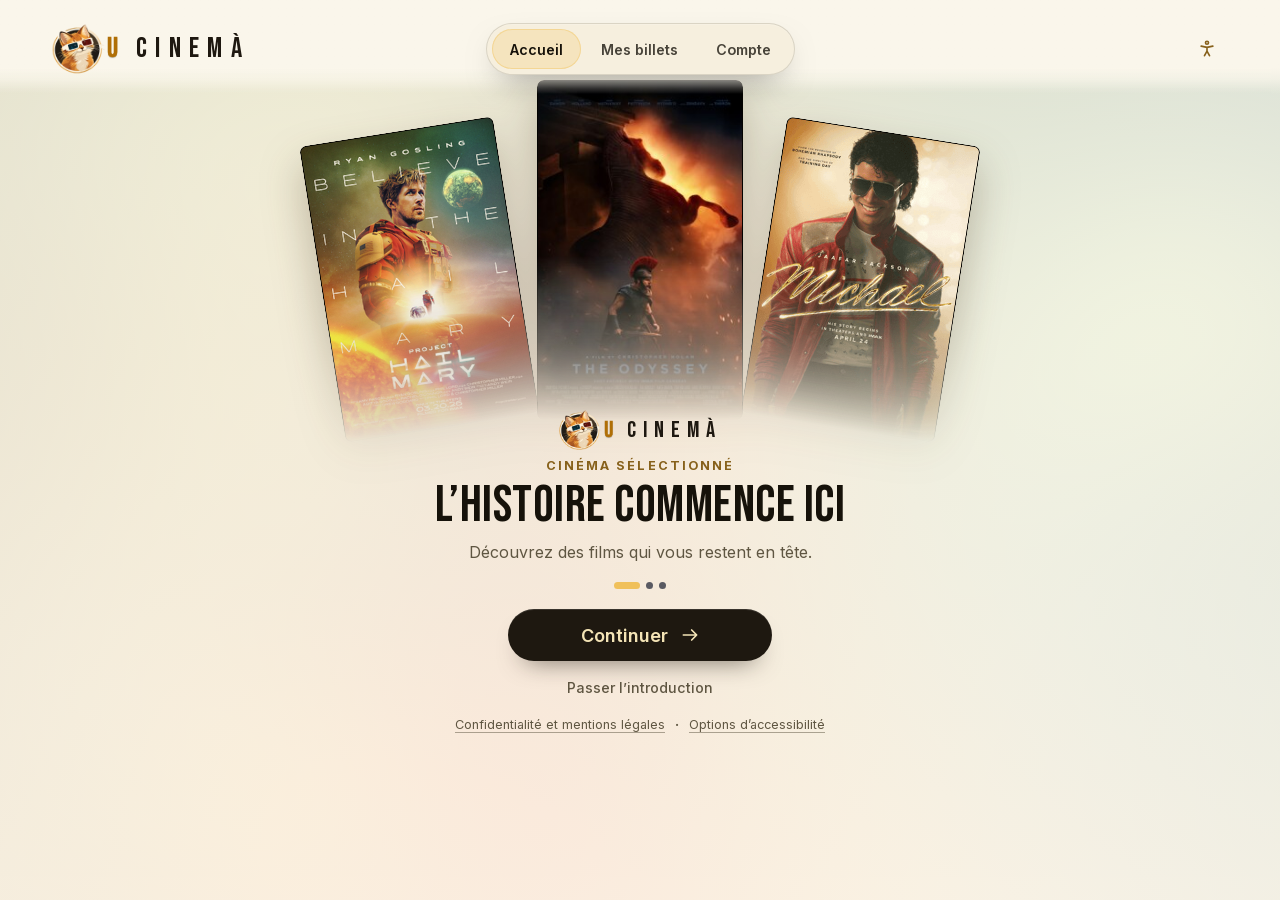
